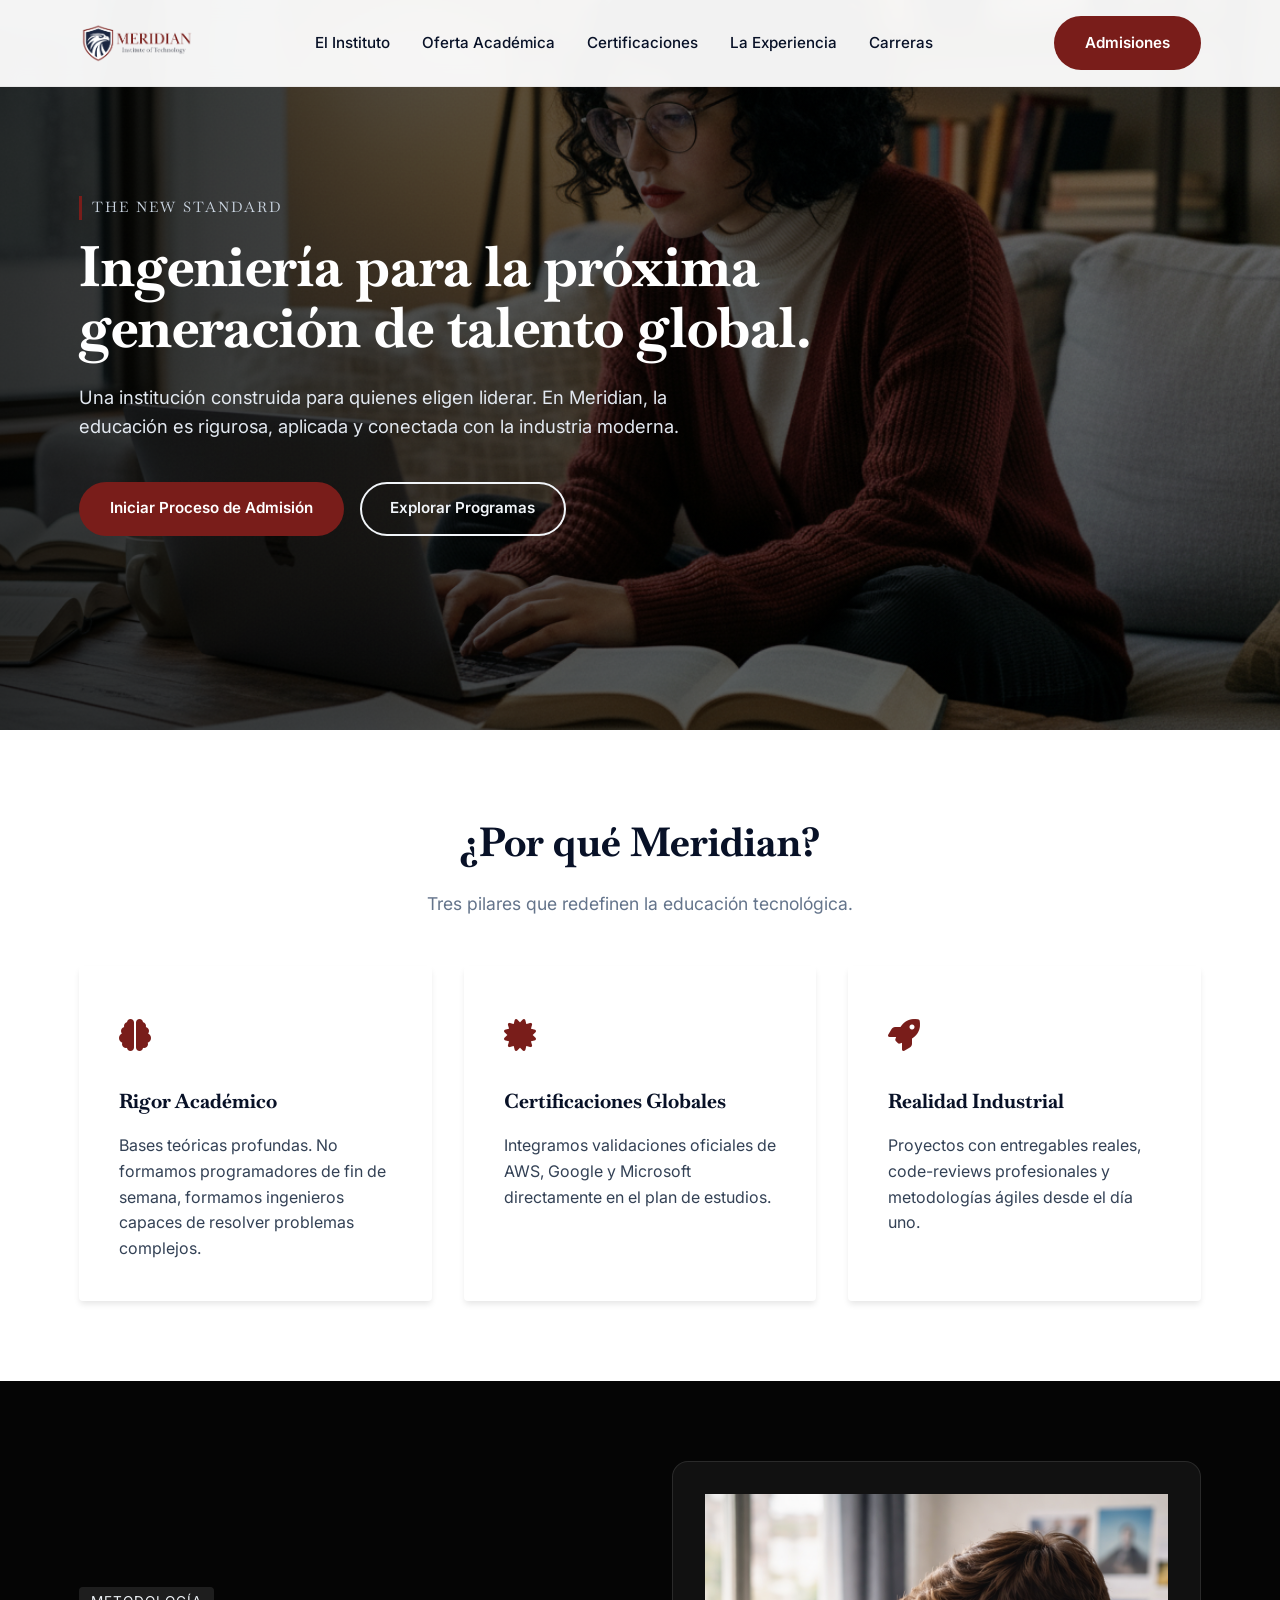
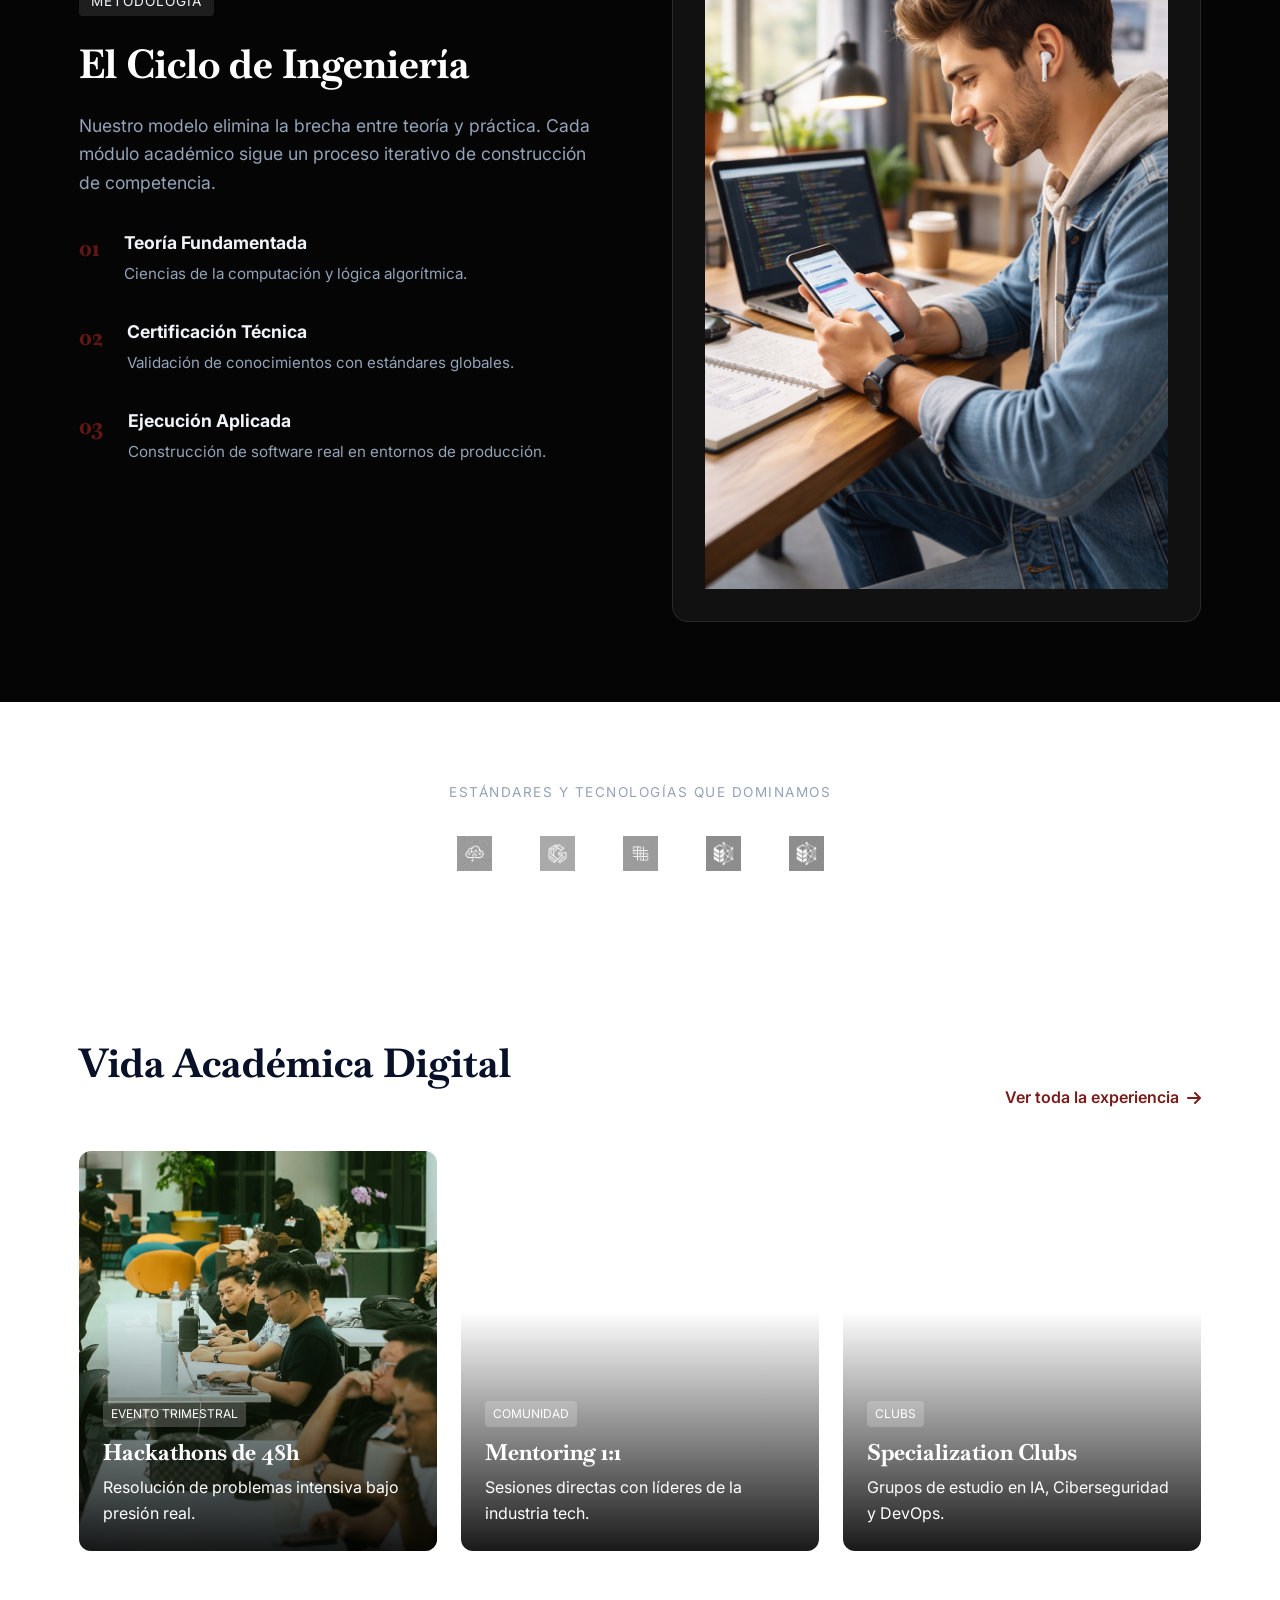
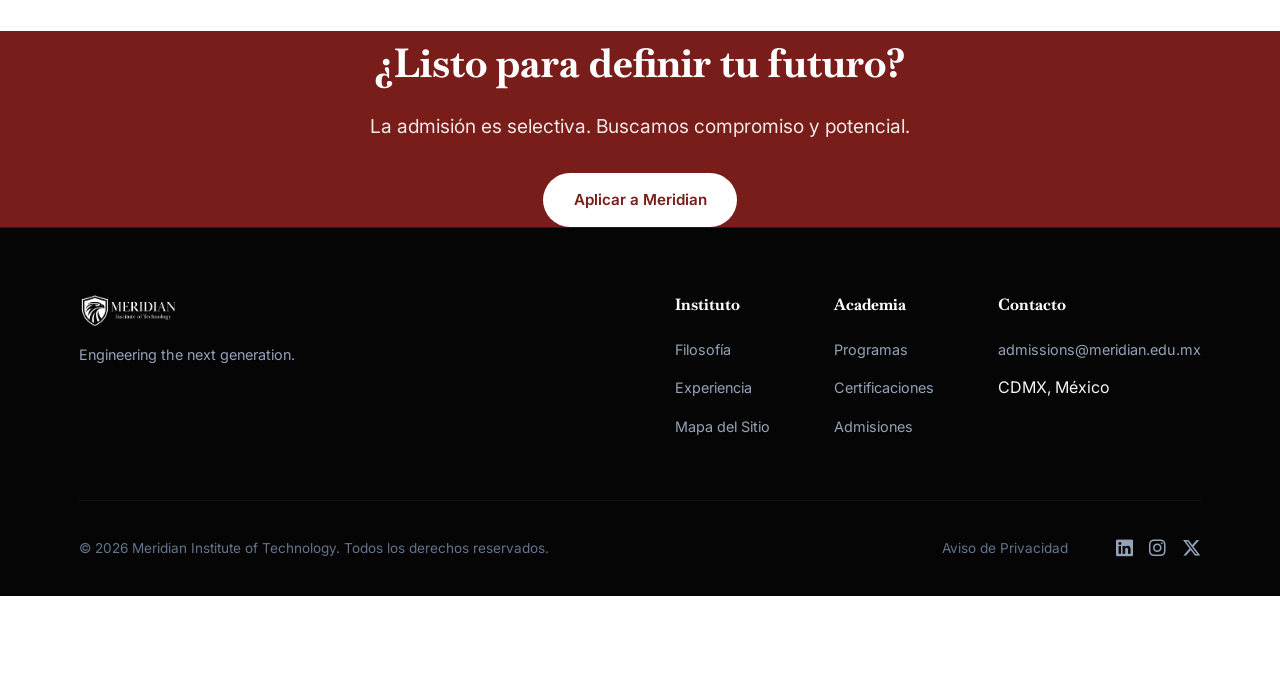
==== index.html @ a166e0ad "Initial commit" ====
<!DOCTYPE html>
<html lang="es-MX">

<head>
    <meta charset="UTF-8">
    <meta name="viewport" content="width=device-width, initial-scale=1.0">
    <meta name="description"
        content="Meridian Institute of Technology: Ingeniería para la próxima generación de talento global. Educación rigurosa y conectada con la industria.">
    <title>Meridian Institute of Technology | Home</title>
    <!-- Open Graph / Social Media Metatags -->
    <meta property="og:type" content="website">
    <meta property="og:url" content="https://meridian.edu.mx/index.html">
    <meta property="og:title" content="Meridian Institute of Technology | Home">
    <meta property="og:description"
        content="Meridian Institute of Technology: Ingeniería para la próxima generación de talento global. Educación rigurosa y conectada con la industria.">
    <meta property="og:image" content="https://meridian.edu.mx/assets/social-share.jpg">

    <link rel="icon" href="assets/meridian-logo-tab.png" type="image/png">

    <!-- Google Fonts (Tipografía Tech/Editorial) -->
    <link rel="preconnect" href="https://fonts.googleapis.com">
    <link rel="preconnect" href="https://fonts.gstatic.com" crossorigin>
    <link
        href="https://fonts.googleapis.com/css2?family=Baskervville:ital@0;1&family=Inter:wght@300;400;600&display=swap"
        rel="stylesheet">

    <!-- FontAwesome para Íconos -->
    <link rel="stylesheet" href="https://cdnjs.cloudflare.com/ajax/libs/font-awesome/6.4.0/css/all.min.css">

    <!-- Hoja de Estilos Maestra -->
    <link rel="stylesheet" href="style.css">
</head>

<body>

    <!-- NAV DE NAVEGACIÓN -->
    <header class="main-header glass-effect">
        <div class="container nav-container">
            <div class="logo">
                <a href="index.html">
                    <img src="assets/logo-meridian.jpg" alt="Meridian Institute of Technology Logo">
                </a>
            </div>

            <nav class="main-nav">
                <ul class="nav-list">
                    <li><a href="institute.html" class="nav-link">El Instituto</a></li>
                    <li><a href="programs.html" class="nav-link">Oferta Académica</a></li>
                    <li><a href="certifications.html" class="nav-link">Certificaciones</a></li>
                    <li><a href="experience.html" class="nav-link">La Experiencia</a></li>
                    <li><a href="careers.html" class="nav-link">Carreras</a></li>
                </ul>
            </nav>

            <div class="nav-actions">
                <a href="admissions.html" class="btn btn-primary">Admisiones</a>
                <button class="menu-toggle" aria-label="Abrir menú">
                    <i class="fa-solid fa-bars"></i>
                </button>
            </div>
        </div>
    </header>

    <main>
        <!-- 1. HERO SECTION -->
        <section class="hero-section">
            <div class="hero-bg-overlay"></div>
            <!-- Imagen de fondo sugerida: assets/hero-bg.jpg -->
            <img src="assets/hero-bg.jpg" alt="Campus Tecnológico Meridian" class="hero-bg-img" width="1408"
                height="736">

            <div class="container hero-content">
                <span class="hero-eyebrow">The New Standard</span>
                <h1 class="hero-title">Ingeniería para la próxima generación de talento global.</h1>
                <p class="hero-subtitle">
                    Una institución construida para quienes eligen liderar. En Meridian, la educación es rigurosa,
                    aplicada y conectada con la industria moderna.
                </p>
                <div class="hero-buttons">
                    <a href="admissions.html" class="btn btn-primary">Iniciar Proceso de Admisión</a>
                    <a href="programs.html" class="btn btn-outline">Explorar Programas</a>
                </div>
            </div>
        </section>

        <!-- 2. EL DIFERENCIAL (VALUE PROP) -->
        <section class="section-padding differential-section">
            <div class="container">
                <div class="section-header text-center">
                    <h2 class="section-title">¿Por qué Meridian?</h2>
                    <p class="section-desc">Tres pilares que redefinen la educación tecnológica.</p>
                </div>

                <div class="grid-3-col">
                    <!-- Pilar 1 -->
                    <article class="card-feature">
                        <div class="card-icon">
                            <i class="fa-solid fa-brain"></i>
                        </div>
                        <h3 class="card-title">Rigor Académico</h3>
                        <p class="card-text">
                            Bases teóricas profundas. No formamos programadores de fin de semana, formamos ingenieros
                            capaces de resolver problemas complejos.
                        </p>
                    </article>

                    <!-- Pilar 2 -->
                    <article class="card-feature">
                        <div class="card-icon">
                            <i class="fa-solid fa-certificate"></i>
                        </div>
                        <h3 class="card-title">Certificaciones Globales</h3>
                        <p class="card-text">
                            Integramos validaciones oficiales de AWS, Google y Microsoft directamente en el plan de
                            estudios.
                        </p>
                    </article>

                    <!-- Pilar 3 -->
                    <article class="card-feature">
                        <div class="card-icon">
                            <i class="fa-solid fa-rocket"></i>
                        </div>
                        <h3 class="card-title">Realidad Industrial</h3>
                        <p class="card-text">
                            Proyectos con entregables reales, code-reviews profesionales y metodologías ágiles desde el
                            día uno.
                        </p>
                    </article>
                </div>
            </div>
        </section>

        <!-- 3. MODELO EDUCATIVO (PREVIEW) -->
        <section class="section-padding educational-model-section dark-bg">
            <div class="container">
                <div class="split-layout">
                    <div class="text-content">
                        <span class="tag">Metodología</span>
                        <h2 class="section-title">El Ciclo de Ingeniería</h2>
                        <p class="section-desc">
                            Nuestro modelo elimina la brecha entre teoría y práctica. Cada módulo académico sigue un
                            proceso iterativo de construcción de competencia.
                        </p>
                        <ul class="process-list">
                            <li class="process-item">
                                <span class="process-number">01</span>
                                <div class="process-info">
                                    <h4>Teoría Fundamentada</h4>
                                    <p>Ciencias de la computación y lógica algorítmica.</p>
                                </div>
                            </li>
                            <li class="process-item">
                                <span class="process-number">02</span>
                                <div class="process-info">
                                    <h4>Certificación Técnica</h4>
                                    <p>Validación de conocimientos con estándares globales.</p>
                                </div>
                            </li>
                            <li class="process-item">
                                <span class="process-number">03</span>
                                <div class="process-info">
                                    <h4>Ejecución Aplicada</h4>
                                    <p>Construcción de software real en entornos de producción.</p>
                                </div>
                            </li>
                        </ul>
                    </div>
                    <div class="visual-content">
                        <!-- Espacio para gráfico interactivo o imagen ilustrativa -->
                        <div class="model-graphic-container glass-panel">
                            <img src="assets/model-diagram.png" alt="Diagrama del Modelo Educativo Meridian"
                                class="graphic-img">
                        </div>
                    </div>
                </div>
            </div>
        </section>

        <!-- 4. SOCIAL PROOF & PARTNERS -->
        <section class="section-padding partners-section">
            <div class="container text-center">
                <p class="partners-label">Estándares y Tecnologías que dominamos</p>
                <div class="logo-grid">
                    <!-- Logos deben estar en blanco/gris para armonía visual -->
                    <img src="assets/logo-aws.png" alt="AWS" class="partner-logo">
                    <img src="assets/logo-google.png" alt="Google Cloud" class="partner-logo">
                    <img src="assets/logo-microsoft.png" alt="Microsoft" class="partner-logo">
                    <img src="assets/logo-oracle.png" alt="Oracle" class="partner-logo">
                    <img src="assets/logo-cisco.png" alt="Cisco" class="partner-logo">
                </div>
            </div>
        </section>

        <!-- 5. EXPERIENCIA DIGITAL -->
        <section class="section-padding experience-section">
            <div class="container">
                <div class="section-header-row">
                    <h2 class="section-title">Vida Académica Digital</h2>
                    <a href="experience.html" class="link-arrow">Ver toda la experiencia <i
                            class="fa-solid fa-arrow-right"></i></a>
                </div>

                <!-- Estructura básica de Slider/Carrusel -->
                <div class="experience-slider-wrapper">
                    <div class="experience-grid">
                        <!-- Card 1 -->
                        <article class="experience-card bg-image"
                            style="background-image: url('assets/exp-hackathon.jpg');">
                            <div class="card-overlay">
                                <span class="card-tag">Evento Trimestral</span>
                                <h3>Hackathons de 48h</h3>
                                <p>Resolución de problemas intensiva bajo presión real.</p>
                            </div>
                        </article>

                        <!-- Card 2 -->
                        <article class="experience-card bg-image"
                            style="background-image: url('assets/exp-mentoring.jpg');">
                            <div class="card-overlay">
                                <span class="card-tag">Comunidad</span>
                                <h3>Mentoring 1:1</h3>
                                <p>Sesiones directas con líderes de la industria tech.</p>
                            </div>
                        </article>

                        <!-- Card 3 -->
                        <article class="experience-card bg-image"
                            style="background-image: url('assets/exp-clubs.jpg');">
                            <div class="card-overlay">
                                <span class="card-tag">Clubs</span>
                                <h3>Specialization Clubs</h3>
                                <p>Grupos de estudio en IA, Ciberseguridad y DevOps.</p>
                            </div>
                        </article>
                    </div>
                </div>
            </div>
        </section>

        <!-- CALL TO ACTION FINAL -->
        <section class="cta-section theme-red">
            <div class="container text-center">
                <h2 class="cta-title">¿Listo para definir tu futuro?</h2>
                <p class="cta-text">La admisión es selectiva. Buscamos compromiso y potencial.</p>
                <a href="admissions.html" class="btn btn-white">Aplicar a Meridian</a>
            </div>
        </section>
    </main>

    <!-- FOOTER -->
    <footer class="main-footer dark-bg">
        <div class="container">
            <div class="footer-top">
                <div class="footer-brand">
                    <img src="assets/logo-meridian-bco.png" alt="Meridian Institute of Technology Logo"
                        class="footer-logo">
                    <p>Engineering the next generation.</p>
                </div>

                <div class="footer-links">
                    <div class="link-column">
                        <h4>Instituto</h4>
                        <ul>
                            <li><a href="institute.html">Filosofía</a></li>
                            <li><a href="experience.html">Experiencia</a></li>
                            <li><a href="sitemap.html">Mapa del Sitio</a></li>
                        </ul>
                    </div>
                    <div class="link-column">
                        <h4>Academia</h4>
                        <ul>
                            <li><a href="programs.html">Programas</a></li>
                            <li><a href="certifications.html">Certificaciones</a></li>
                            <li><a href="admissions.html">Admisiones</a></li>
                        </ul>
                    </div>
                    <div class="link-column">
                        <h4>Contacto</h4>
                        <ul>
                            <li><a href="mailto:admissions@meridian.edu.mx">admissions@meridian.edu.mx</a></li>
                            <li>CDMX, México</li>
                        </ul>
                    </div>
                </div>
            </div>

            <div class="footer-bottom">
                <p>&copy; 2026 Meridian Institute of Technology. Todos los derechos reservados.</p>
                <div class="footer-legal-links" style="margin-left: auto; margin-right: 2rem;">
                    <a href="privacy.html" style="color: #64748b; font-size: 0.85rem; margin-right: 1rem;">Aviso de
                        Privacidad</a>
                </div>
                <div class="social-links">
                    <a href="#" aria-label="LinkedIn"><i class="fa-brands fa-linkedin"></i></a>
                    <a href="#" aria-label="Instagram"><i class="fa-brands fa-instagram"></i></a>
                    <a href="#" aria-label="Twitter"><i class="fa-brands fa-x-twitter"></i></a>
                </div>
            </div>
        </div>
    </footer>

    <!-- Script Global -->
    <script src="main.js"></script>
</body>

</html>
---- style.css ----
/* =========================================
   1. VARIABLES & RESET
   ========================================= */
:root {
    /* Paleta de Colores - Meridian Institute of Technology */
    --primary-color: #791D1A;
    /* Principal - Rojo Profundo */
    --primary-hover: #5a1513;
    --secondary-color: #081127;
    /* Secundario Principal - Navy Oscuro */
    --accent-color: #1A2641;
    /* Secundario Refuerzo - Azul Acero Oscuro */

    --dark-bg: #050505;
    /* Fondo casi negro para secciones oscuras */
    --light-bg: #ffffff;
    --gray-bg: #f8fafc;

    --text-main: #334155;
    /* Gris oscuro para lectura */
    --text-light: #f1f5f9;
    /* Texto sobre fondos oscuros */

    /* Tipografía */
    --font-display: 'Baskervville', serif;
    /* Títulos y Encabezados */
    --font-body: 'Inter', sans-serif;
    /* Párrafos y UI */

    /* UI Elements */
    --border-radius: 4px;
    /* Un poco más cuadrado para seriedad académica */
    --transition: all 0.3s ease;
    --shadow-sm: 0 4px 6px -1px rgba(0, 0, 0, 0.1);
    --shadow-lg: 0 10px 15px -3px rgba(0, 0, 0, 0.15);
}

* {
    margin: 0;
    padding: 0;
    box-sizing: border-box;
}

html {
    scroll-behavior: smooth;
}

body {
    font-family: var(--font-body);
    color: var(--text-main);
    line-height: 1.6;
    background-color: var(--light-bg);
    overflow-x: hidden;
    /* Previene scroll horizontal indeseado */
}

a {
    text-decoration: none;
    color: inherit;
    transition: var(--transition);
}

ul {
    list-style: none;
}

img {
    max-width: 100%;
    height: auto;
    display: block;
}

/* =========================================
   2. UTILITIES & LAYOUT
   ========================================= */
.container {
    width: 90%;
    max-width: 1200px;
    margin: 0 auto;
    padding: 0 15px;
}

.section-padding {
    padding: 5rem 0;
}

.text-center {
    text-align: center;
}

.grid-3-col {
    display: grid;
    grid-template-columns: repeat(3, 1fr);
    gap: 2rem;
}

/* Fondos y Temas */
.dark-bg {
    background-color: var(--dark-bg);
    color: var(--text-light);
}

.theme-red {
    background-color: var(--primary-color);
    color: white;
}

/* Efecto Vidrio (Glassmorphism) */
.glass-effect {
    background: rgba(255, 255, 255, 0.95);
    backdrop-filter: blur(10px);
    -webkit-backdrop-filter: blur(10px);
    border-bottom: 1px solid rgba(0, 0, 0, 0.05);
}

/* =========================================
   3. COMPONENTS: BUTTONS
   ========================================= */
.btn {
    display: inline-block;
    padding: 0.8rem 1.8rem;
    border-radius: 50px;
    /* Estilo píldora moderno */
    font-weight: 600;
    font-size: 0.95rem;
    cursor: pointer;
    border: 2px solid transparent;
    transition: var(--transition);
}

.btn-primary {
    background-color: var(--primary-color);
    color: white;
}

.btn-primary:hover {
    background-color: var(--primary-hover);
    transform: translateY(-2px);
    box-shadow: var(--shadow-sm);
}

.btn-outline {
    background-color: transparent;
    border-color: var(--text-light);
    color: var(--text-light);
}

.btn-outline:hover {
    background-color: var(--text-light);
    color: var(--dark-bg);
}

.btn-white {
    background-color: white;
    color: var(--primary-color);
}

.btn-white:hover {
    background-color: var(--gray-bg);
    transform: translateY(-2px);
}

/* =========================================
   4. HEADER & NAVIGATION
   ========================================= */
.main-header {
    position: fixed;
    top: 0;
    left: 0;
    width: 100%;
    z-index: 1000;
    padding: 1rem 0;
}

.nav-container {
    display: flex;
    justify-content: space-between;
    align-items: center;
}

.logo img {
    height: 40px;
    /* Ajusta según tu logo real */
}

.nav-list {
    display: flex;
    gap: 2rem;
}

.nav-link {
    font-weight: 500;
    font-size: 0.95rem;
    color: var(--secondary-color);
    position: relative;
}

.nav-link::after {
    content: '';
    position: absolute;
    width: 0;
    height: 2px;
    bottom: -4px;
    left: 0;
    background-color: var(--primary-color);
    transition: var(--transition);
}

.nav-link:hover::after {
    width: 100%;
}

.menu-toggle {
    display: none;
    /* Oculto en desktop */
    background: none;
    border: none;
    font-size: 1.5rem;
    cursor: pointer;
    color: var(--secondary-color);
}

/* =========================================
   5. HERO SECTION
   ========================================= */
.hero-section {
    position: relative;
    height: 90vh;
    /* Casi pantalla completa */
    min-height: 600px;
    display: flex;
    align-items: center;
    color: white;
    margin-top: -80px;
    /* Compensa el header fixed */
    padding-top: 80px;
}

.hero-bg-img {
    position: absolute;
    top: 0;
    left: 0;
    width: 100%;
    height: 100%;
    object-fit: cover;
    z-index: -2;
}

.hero-bg-overlay {
    position: absolute;
    top: 0;
    left: 0;
    width: 100%;
    height: 100%;
    background: linear-gradient(to right, rgba(0, 0, 0, 0.8) 0%, rgba(0, 0, 0, 0.4) 100%);
    z-index: -1;
}

.hero-content {
    max-width: 800px;
    margin-left: 5%;
    /* Alineación ligeramente a la izquierda */
}

.hero-eyebrow {
    display: inline-block;
    font-family: var(--font-display);
    text-transform: uppercase;
    letter-spacing: 2px;
    font-size: 0.9rem;
    margin-bottom: 1rem;
    color: #cbd5e1;
    border-left: 3px solid var(--primary-color);
    padding-left: 10px;
}

.hero-title {
    font-family: var(--font-display);
    font-size: 3.5rem;
    line-height: 1.1;
    font-weight: 700;
    margin-bottom: 1.5rem;
}

.hero-subtitle {
    font-size: 1.15rem;
    margin-bottom: 2.5rem;
    max-width: 600px;
    color: #e2e8f0;
}

.hero-buttons {
    display: flex;
    gap: 1rem;
}

/* =========================================
   6. SECTIONS STYLING
   ========================================= */

/* Differential (Features) */
.section-header {
    margin-bottom: 3rem;
}

.section-title {
    font-family: var(--font-display);
    font-size: 2.5rem;
    font-weight: 700;
    margin-bottom: 1rem;
    color: var(--secondary-color);
}

.dark-bg .section-title {
    color: white;
}

.section-desc {
    font-size: 1.1rem;
    color: #64748b;
    max-width: 700px;
    margin: 0 auto;
}

.dark-bg .section-desc {
    color: #94a3b8;
}

.card-feature {
    background: white;
    padding: 2.5rem;
    border-radius: var(--border-radius);
    box-shadow: var(--shadow-sm);
    transition: var(--transition);
    border-top: 4px solid transparent;
}

.card-feature:hover {
    transform: translateY(-5px);
    box-shadow: var(--shadow-lg);
    border-top-color: var(--primary-color);
}

.card-icon {
    font-size: 2rem;
    color: var(--primary-color);
    margin-bottom: 1.5rem;
}

.card-title {
    font-family: var(--font-display);
    font-size: 1.25rem;
    margin-bottom: 1rem;
    color: var(--secondary-color);
}

/* Educational Model (Split Layout) */
.split-layout {
    display: grid;
    grid-template-columns: 1fr 1fr;
    gap: 4rem;
    align-items: center;
}

.tag {
    display: inline-block;
    padding: 0.25rem 0.75rem;
    background-color: rgba(255, 255, 255, 0.1);
    border-radius: 4px;
    font-size: 0.85rem;
    margin-bottom: 1rem;
    text-transform: uppercase;
    letter-spacing: 1px;
}

.process-list {
    margin-top: 2rem;
}

.process-item {
    display: flex;
    gap: 1.5rem;
    margin-bottom: 2rem;
    align-items: flex-start;
}

.process-number {
    font-family: var(--font-display);
    font-size: 1.5rem;
    font-weight: 700;
    color: var(--primary-color);
    opacity: 0.8;
}

.process-info h4 {
    font-size: 1.1rem;
    margin-bottom: 0.3rem;
}

.process-info p {
    font-size: 0.95rem;
    color: #94a3b8;
}

.model-graphic-container {
    background: rgba(255, 255, 255, 0.05);
    padding: 2rem;
    border-radius: 16px;
    border: 1px solid rgba(255, 255, 255, 0.1);
    display: flex;
    justify-content: center;
}

/* Partners (Logos) */
.partners-label {
    text-transform: uppercase;
    font-size: 0.85rem;
    letter-spacing: 1.5px;
    margin-bottom: 2rem;
    color: #94a3b8;
}

.logo-grid {
    display: flex;
    justify-content: center;
    flex-wrap: wrap;
    gap: 3rem;
    align-items: center;
    opacity: 0.6;
}

.partner-logo {
    height: 35px;
    /* Ajuste para uniformidad */
    filter: grayscale(100%);
    transition: var(--transition);
}

.partner-logo:hover {
    filter: grayscale(0%);
    opacity: 1;
}

/* Experience (Slider Look) */
.section-header-row {
    display: flex;
    justify-content: space-between;
    align-items: flex-end;
    margin-bottom: 2.5rem;
}

.link-arrow {
    color: var(--primary-color);
    font-weight: 600;
    display: flex;
    align-items: center;
    gap: 0.5rem;
}

.link-arrow:hover {
    gap: 0.8rem;
}

.experience-grid {
    display: grid;
    grid-template-columns: repeat(3, 1fr);
    gap: 1.5rem;
}

.experience-card {
    height: 400px;
    border-radius: 12px;
    overflow: hidden;
    position: relative;
    background-size: cover;
    background-position: center;
    cursor: pointer;
}

.experience-card::before {
    content: '';
    position: absolute;
    top: 0;
    left: 0;
    width: 100%;
    height: 100%;
    background: linear-gradient(to top, rgba(0, 0, 0, 0.9) 0%, rgba(0, 0, 0, 0) 60%);
    transition: var(--transition);
}

.experience-card:hover::before {
    background: linear-gradient(to top, var(--primary-color) 0%, rgba(0, 0, 0, 0) 80%);
}

.card-overlay {
    position: absolute;
    bottom: 0;
    left: 0;
    padding: 1.5rem;
    color: white;
    width: 100%;
}

.card-tag {
    font-size: 0.75rem;
    text-transform: uppercase;
    background: rgba(255, 255, 255, 0.2);
    padding: 0.2rem 0.5rem;
    border-radius: 4px;
    margin-bottom: 0.5rem;
    display: inline-block;
}

.experience-card h3 {
    font-family: var(--font-display);
    font-size: 1.4rem;
    margin-bottom: 0.3rem;
}

/* CTA Final */
.cta-title {
    font-family: var(--font-display);
    font-size: 2.5rem;
    margin-bottom: 1rem;
}

.cta-text {
    font-size: 1.2rem;
    margin-bottom: 2rem;
    opacity: 0.9;
}

/* =========================================
   7. FOOTER
   ========================================= */
.main-footer {
    padding: 4rem 0 2rem;
    border-top: 1px solid rgba(255, 255, 255, 0.1);
}

.footer-top {
    display: flex;
    justify-content: space-between;
    flex-wrap: wrap;
    margin-bottom: 3rem;
}

.footer-brand {
    max-width: 300px;
    margin-bottom: 2rem;
}

.footer-logo {
    height: 35px;
    margin-bottom: 1rem;
}

.footer-brand p {
    color: #94a3b8;
    font-size: 0.9rem;
}

.footer-links {
    display: flex;
    gap: 4rem;
}

.link-column h4 {
    color: white;
    margin-bottom: 1.2rem;
    font-family: var(--font-display);
}

.link-column ul li {
    margin-bottom: 0.8rem;
}

.link-column ul li a {
    color: #94a3b8;
    font-size: 0.9rem;
}

.link-column ul li a:hover {
    color: var(--primary-color);
}

.footer-bottom {
    display: flex;
    justify-content: space-between;
    align-items: center;
    padding-top: 2rem;
    border-top: 1px solid rgba(255, 255, 255, 0.05);
    color: #64748b;
    font-size: 0.85rem;
}

.social-links {
    display: flex;
    gap: 1rem;
}

.social-links a {
    font-size: 1.2rem;
    color: #94a3b8;
}

.social-links a:hover {
    color: white;
}

/* =========================================
   8. RESPONSIVE MEDIA QUERIES
   ========================================= */
@media (max-width: 992px) {
    .hero-title {
        font-size: 2.8rem;
    }

    .grid-3-col,
    .experience-grid {
        grid-template-columns: repeat(2, 1fr);
    }

    .split-layout {
        grid-template-columns: 1fr;
        gap: 2rem;
    }

    .nav-list {
        display: none;
        /* Aquí iría la lógica JS para menú móvil */
    }

    .menu-toggle {
        display: block;
    }

    .nav-actions .btn {
        display: none;
        /* Oculta botón de admisión en móvil para simplificar, o ajusta */
    }
}

@media (max-width: 768px) {
    .hero-title {
        font-size: 2.2rem;
    }

    .grid-3-col,
    .experience-grid {
        grid-template-columns: 1fr;
    }

    .footer-links {
        flex-direction: column;
        gap: 2rem;
    }

    .footer-bottom {
        flex-direction: column;
        gap: 1rem;
        text-align: center;
    }

    .hero-buttons {
        flex-direction: column;
    }

    .btn {
        width: 100%;
        text-align: center;
    }

    /* Añadir dentro de @media (max-width: 992px) */
    .nav-list.active {
        display: flex;
        flex-direction: column;
        position: absolute;
        top: 100%;
        left: 0;
        width: 100%;
        background: white;
        padding: 2rem;
        box-shadow: 0 10px 15px rgba(0, 0, 0, 0.1);
        border-top: 1px solid #eee;
    }
}

/* =========================================
   9. FORMS (Add to style.css)
   ========================================= */
.form-wrapper {
    width: 100%;
    margin: 0 auto;
}

.form-row {
    display: flex;
    gap: 1.5rem;
}

.form-group {
    margin-bottom: 1.5rem;
    width: 100%;
}

label {
    display: block;
    margin-bottom: 0.5rem;
    font-weight: 600;
    font-size: 0.9rem;
    color: var(--secondary-color);
}

input[type="text"],
input[type="email"],
input[type="tel"],
input[type="url"],
textarea {
    width: 100%;
    padding: 0.8rem 1rem;
    border: 1px solid #cbd5e1;
    border-radius: var(--border-radius);
    font-family: var(--font-body);
    font-size: 1rem;
    transition: var(--transition);
    background-color: #f8fafc;
}

input:focus,
textarea:focus {
    outline: none;
    border-color: var(--primary-color);
    background-color: white;
    box-shadow: 0 0 0 3px rgba(138, 21, 56, 0.1);
}

/* Ajuste móvil para formularios */
@media (max-width: 768px) {
    .form-row {
        flex-direction: column;
        gap: 0;
    }
}

/* =========================================
   10. APP MOCKUP (New Feature)
   ========================================= */
.app-device-mockup {
    width: 300px;
    height: 580px;
    background-color: #0f172a;
    /* Marco del teléfono */
    border-radius: 40px;
    padding: 12px;
    box-shadow: 0 25px 50px -12px rgba(0, 0, 0, 0.5);
    position: relative;
    border: 4px solid #334155;
}

.app-screen {
    width: 100%;
    height: 100%;
    background-color: #f1f5f9;
    /* Fondo de la pantalla */
    border-radius: 30px;
    overflow: hidden;
    position: relative;
    display: flex;
    flex-direction: column;
}

/* Header (Status Bar) */
.app-header {
    background-color: white;
    padding: 15px 20px 10px;
    display: flex;
    justify-content: space-between;
    align-items: center;
    font-size: 12px;
    font-weight: 600;
    color: #0f172a;
    z-index: 10;
}

.app-status-icons {
    display: flex;
    gap: 5px;
}

/* Body */
.app-body {
    flex: 1;
    overflow-y: auto;
    padding: 0 15px 20px;
    /* Ocultar barra de scroll */
    scrollbar-width: none;
}

.app-body::-webkit-scrollbar {
    display: none;
}

.app-nav {
    display: flex;
    justify-content: space-between;
    align-items: center;
    padding: 15px 0;
    margin-bottom: 10px;
    color: #0f172a;
    font-weight: 700;
    font-size: 1.1rem;
}

/* Cards inside App */
.app-card {
    background: white;
    padding: 15px;
    border-radius: 16px;
    box-shadow: 0 4px 6px -1px rgba(0, 0, 0, 0.05);
    margin-bottom: 15px;
}

.app-card-title {
    font-size: 0.9rem;
    color: #64748b;
    margin-bottom: 15px;
    font-weight: 600;
}

/* Chart */
.chart-container {
    display: flex;
    justify-content: space-between;
    align-items: flex-end;
    height: 100px;
    margin-bottom: 15px;
    padding-bottom: 5px;
    border-bottom: 1px solid #e2e8f0;
}

.chart-bar {
    width: 12%;
    background-color: #e2e8f0;
    border-radius: 4px;
    position: relative;
    height: 0;
    /* JS or Animation will fill this */
    transition: height 1.5s cubic-bezier(0.34, 1.56, 0.64, 1);
}

.chart-bar.animate {
    height: var(--h);
}

.chart-bar::after {
    content: attr(data-label);
    position: absolute;
    bottom: -20px;
    left: 50%;
    transform: translateX(-50%);
    font-size: 0.6rem;
    color: #94a3b8;
}

.app-stat-row {
    display: flex;
    justify-content: space-between;
    font-size: 0.85rem;
    font-weight: 600;
}

.stat-value.warning {
    color: #ef4444;
}

/* Ratings */
.rating-stars {
    color: #fbbf24;
    font-size: 1.2rem;
    margin-bottom: 10px;
}

.app-text-sm {
    font-size: 0.8rem;
    color: #64748b;
}

/* FAB */
.app-fab {
    position: absolute;
    bottom: 20px;
    right: 20px;
    width: 50px;
    height: 50px;
    background-color: var(--primary-color);
    border-radius: 50%;
    display: flex;
    justify-content: center;
    align-items: center;
    color: white;
    box-shadow: 0 10px 15px -3px rgba(121, 29, 26, 0.4);
    cursor: pointer;
    transition: transform 0.2s;
}

.app-fab:hover {
    transform: scale(1.1);
}

/* Home Indicator */
.app-home-indicator {
    position: absolute;
    bottom: 8px;
    left: 50%;
    transform: translateX(-50%);
    width: 40%;
    height: 5px;
    background-color: #cbd5e1;
    border-radius: 10px;
}

/* Animation triggers */
@keyframes growBar {
    from {
        height: 0;
    }

    to {
        height: var(--h);
    }
}

/* =========================================
   11. VISUAL DEMOS (New Feature for Certifications)
   ========================================= */

/* Quiz Simulator */
.app-quiz-card {
    background: white;
    padding: 1.25rem;
    border-radius: 12px;
    box-shadow: 0 4px 6px -1px rgba(0, 0, 0, 0.05);
    margin-bottom: 1.5rem;
    border-left: 4px solid var(--primary-color);
}

.quiz-question {
    font-weight: 600;
    font-size: 0.9rem;
    margin-bottom: 1rem;
    color: var(--secondary-color);
}

.quiz-options {
    display: flex;
    flex-direction: column;
    gap: 0.5rem;
}

.quiz-option {
    display: flex;
    align-items: center;
    padding: 0.75rem;
    border: 1px solid #e2e8f0;
    border-radius: 8px;
    cursor: pointer;
    transition: all 0.2s;
}

.quiz-option:hover {
    background-color: #f8fafc;
    border-color: #cbd5e1;
}

.quiz-option.selected {
    border-color: var(--primary-color);
    background-color: rgba(121, 29, 26, 0.05);
}

.quiz-option.correct {
    border-color: #22c55e;
    background-color: rgba(34, 197, 94, 0.1);
}

.option-circle {
    width: 18px;
    height: 18px;
    border: 2px solid #cbd5e1;
    border-radius: 50%;
    margin-right: 0.75rem;
    position: relative;
    display: flex;
    align-items: center;
    justify-content: center;
}

.quiz-option.selected .option-circle {
    border-color: var(--primary-color);
}

.quiz-option.selected .option-circle::after {
    content: '';
    width: 10px;
    height: 10px;
    background-color: var(--primary-color);
    border-radius: 50%;
}

.quiz-option.correct .option-circle {
    border-color: #22c55e;
}

.quiz-option.correct .option-circle::after {
    content: '\f00c';
    /* FontAwesome check */
    font-family: 'Font Awesome 6 Free';
    font-weight: 900;
    font-size: 10px;
    color: #22c55e;
    background: none;
}

.option-text {
    font-size: 0.85rem;
    color: #475569;
}

/* Certificate Card */
.certificate-preview {
    background: #fffdf5;
    /* Off-white paper color */
    padding: 1.5rem;
    border-radius: 8px;
    border: 1px solid #e2e8f0;
    position: relative;
    margin-bottom: 1.5rem;
    box-shadow: 0 4px 6px -1px rgba(0, 0, 0, 0.05);
    overflow: hidden;
}

.cert-border {
    border: 2px double #94a3b8;
    padding: 1rem;
    height: 100%;
    position: relative;
    text-align: center;
}

.cert-logo-small {
    width: 30px;
    margin: 0 auto 0.5rem;
    opacity: 0.8;
}

.cert-title {
    font-family: var(--font-display);
    font-size: 1rem;
    color: var(--primary-color);
    margin-bottom: 0.25rem;
}

.cert-recipient {
    font-family: var(--font-display);
    font-style: italic;
    font-size: 1.25rem;
    color: var(--secondary-color);
    margin: 0.5rem 0;
    border-bottom: 1px solid #ccc;
    display: inline-block;
    padding: 0 1rem;
}

.cert-body {
    font-size: 0.7rem;
    color: #64748b;
    line-height: 1.4;
}

.cert-seal {
    position: absolute;
    bottom: 1rem;
    right: 1rem;
    color: #d4af37;
    /* Gold */
    font-size: 2rem;
    opacity: 0.8;
}

/* Metrics Mini-Chart */
.metric-row {
    display: flex;
    align-items: center;
    justify-content: space-between;
    margin-bottom: 0.8rem;
}

.metric-info {
    flex: 1;
}

.metric-label {
    display: flex;
    justify-content: space-between;
    font-size: 0.75rem;
    color: #64748b;
    margin-bottom: 0.3rem;
}

.metric-bar-bg {
    width: 100%;
    height: 6px;
    background-color: #e2e8f0;
    border-radius: 3px;
    overflow: hidden;
}

.metric-bar-fill {
    height: 100%;
    background-color: var(--primary-color);
    border-radius: 3px;
    width: var(--w);
}

.scroll-container {
    height: 100%;
    overflow-y: auto;
    padding-right: 5px;
    /* Space for scrollbar if visible */
}

/* Hide scrollbar for Chrome, Safari and Opera */
.scroll-container::-webkit-scrollbar {
    display: none;
}

/* Hide scrollbar for IE, Edge and Firefox */
.scroll-container {
    -ms-overflow-style: none;
    /* IE and Edge */
    scrollbar-width: none;
    /* Firefox */
}
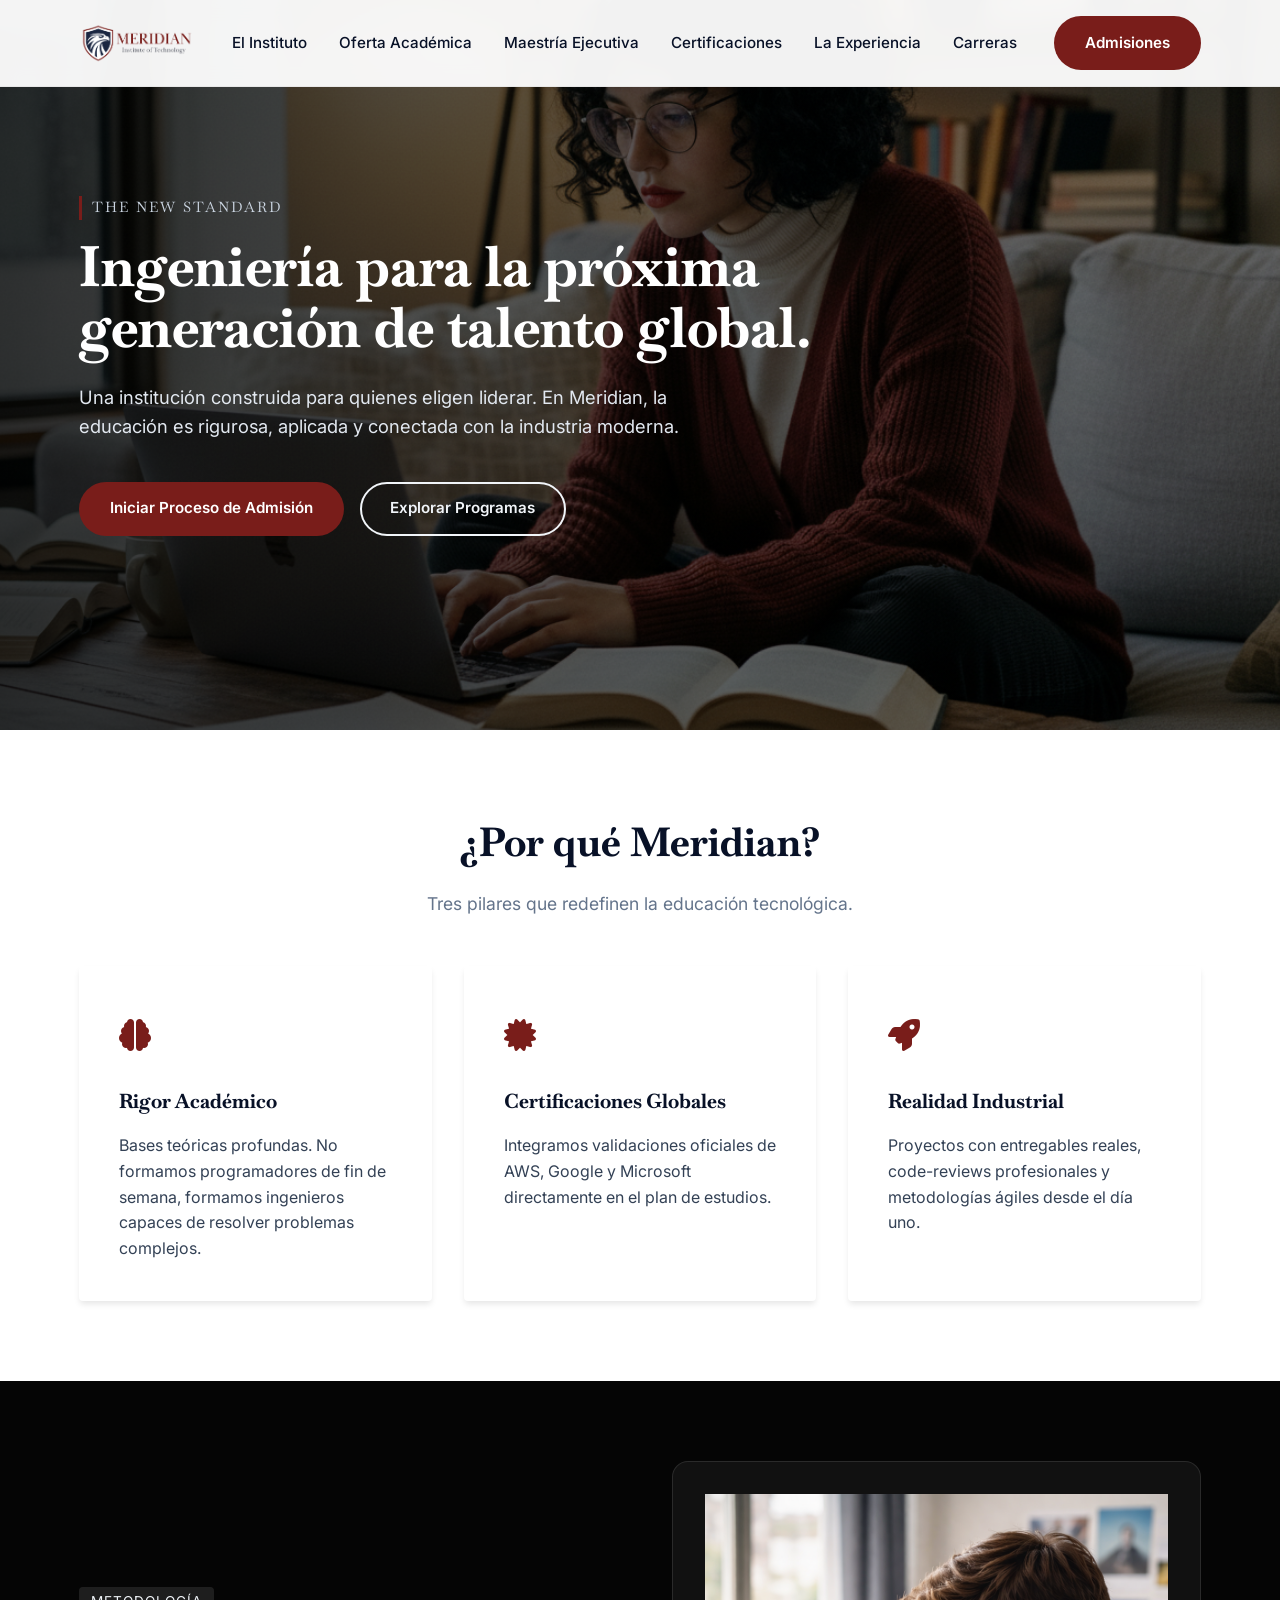
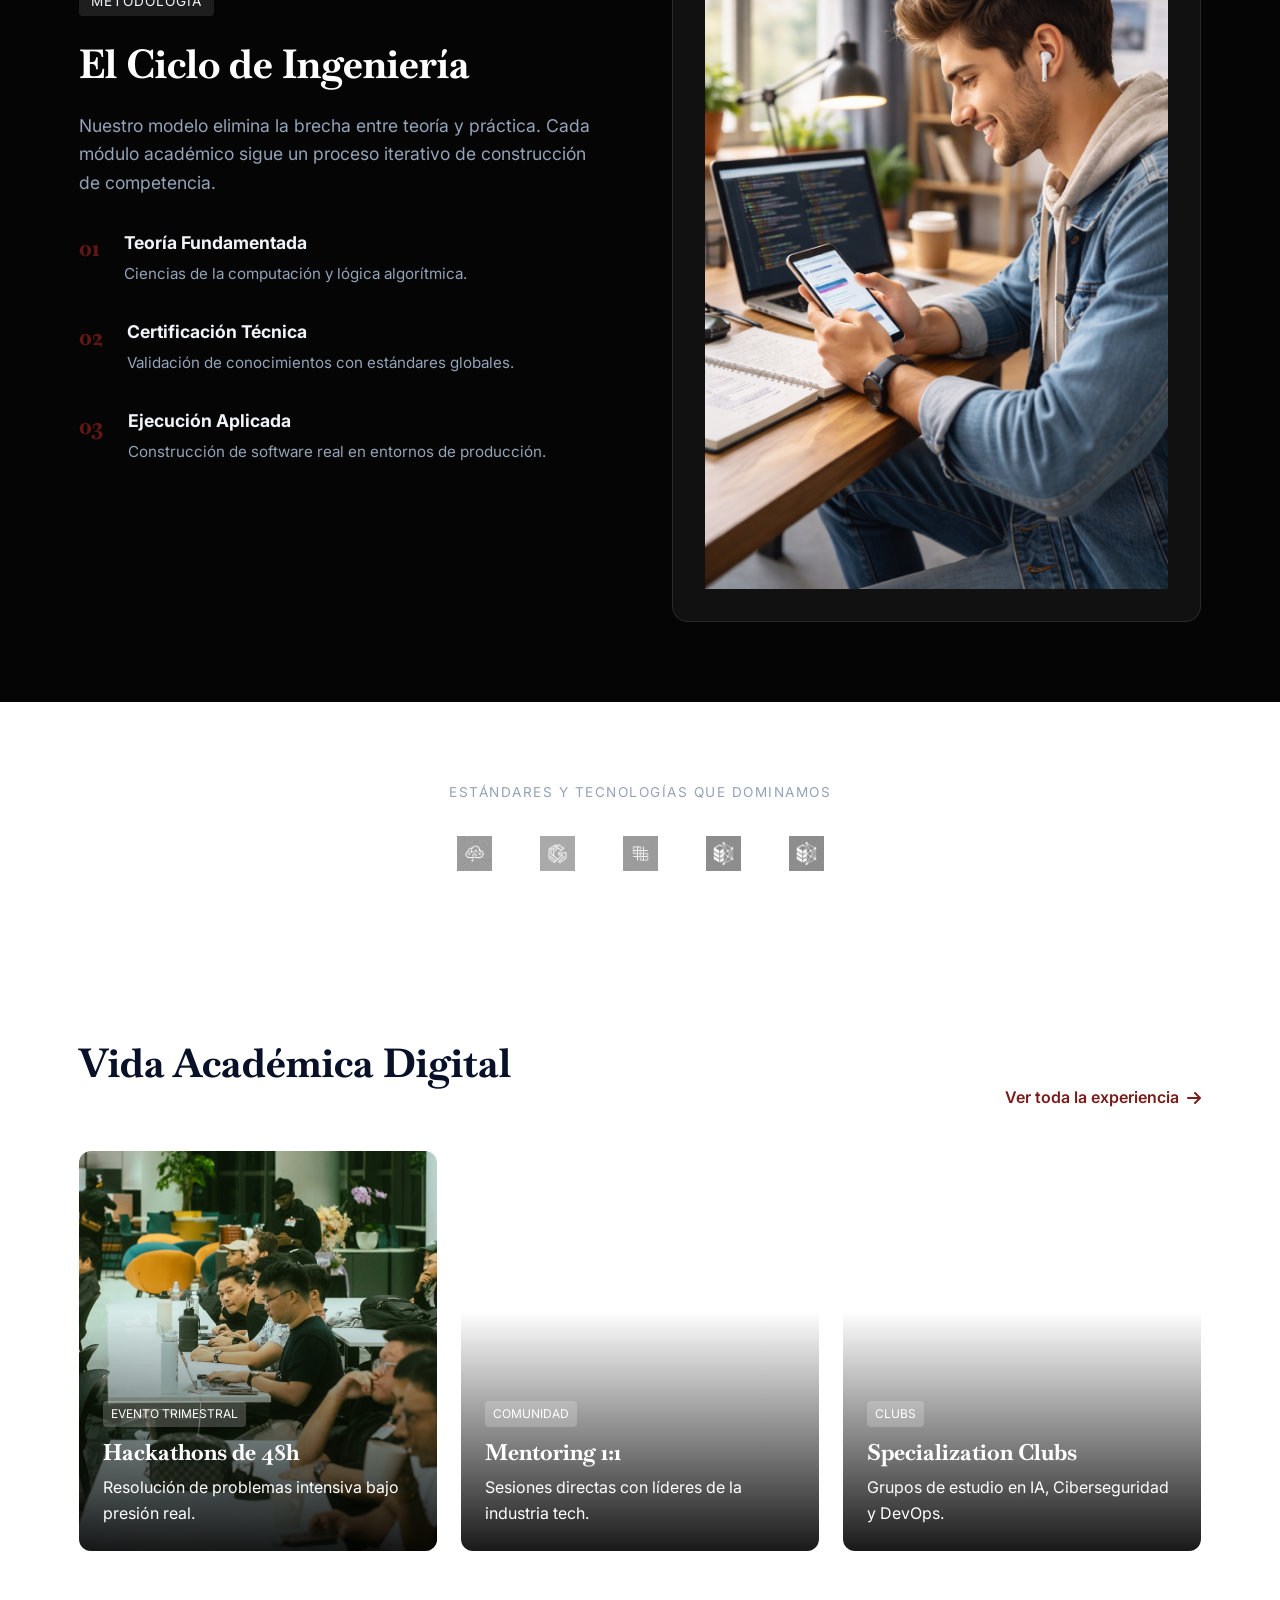
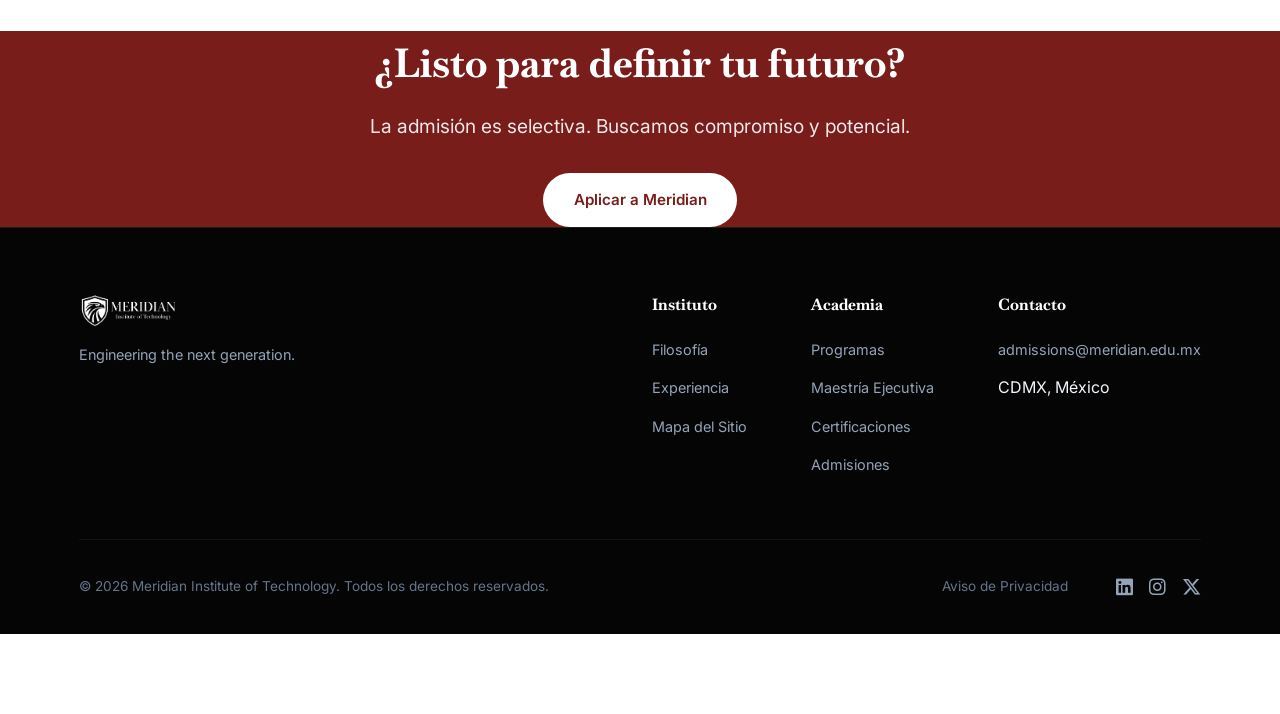
==== commit e8956eb9: "feat: add maestría ejecutiva + gantt page, update nav/footer across site" ====
--- a/index.html
+++ b/index.html
@@ -46,6 +46,7 @@
                 <ul class="nav-list">
                     <li><a href="institute.html" class="nav-link">El Instituto</a></li>
                     <li><a href="programs.html" class="nav-link">Oferta Académica</a></li>
+                    <li><a href="maestria-ejecutiva.html" class="nav-link">Maestría Ejecutiva</a></li>
                     <li><a href="certifications.html" class="nav-link">Certificaciones</a></li>
                     <li><a href="experience.html" class="nav-link">La Experiencia</a></li>
                     <li><a href="careers.html" class="nav-link">Carreras</a></li>
@@ -271,6 +272,7 @@
                         <h4>Academia</h4>
                         <ul>
                             <li><a href="programs.html">Programas</a></li>
+                            <li><a href="maestria-ejecutiva.html">Maestría Ejecutiva</a></li>
                             <li><a href="certifications.html">Certificaciones</a></li>
                             <li><a href="admissions.html">Admisiones</a></li>
                         </ul>
--- a/style.css
+++ b/style.css
@@ -1140,4 +1140,168 @@
     /* IE and Edge */
     scrollbar-width: none;
     /* Firefox */
+}
+
+/* =========================================
+   11. METIA — Maestría Ejecutiva Online
+   ========================================= */
+.metia-section {
+    background: white;
+    padding: 2.5rem;
+    border-radius: var(--border-radius);
+    box-shadow: var(--shadow-sm);
+    margin-bottom: 2rem;
+    border: 1px solid #e2e8f0;
+    border-top: 4px solid transparent;
+    transition: var(--transition);
+}
+
+.metia-section:hover {
+    border-top-color: var(--primary-color);
+    box-shadow: var(--shadow-lg);
+}
+
+.metia-heading {
+    font-family: var(--font-display);
+    font-size: 1.5rem;
+    margin-bottom: 1.5rem;
+    padding-bottom: 0.75rem;
+    border-bottom: 2px solid #e2e8f0;
+    color: var(--secondary-color);
+}
+
+.metia-subheading {
+    font-family: var(--font-body);
+    font-size: 1rem;
+    font-weight: 600;
+    margin: 1.5rem 0 0.75rem;
+    color: var(--primary-color);
+}
+
+.metia-list {
+    list-style: none;
+    margin-bottom: 1.25rem;
+    padding-left: 0.5rem;
+}
+
+.metia-list li {
+    position: relative;
+    padding-left: 1.5rem;
+    margin-bottom: 0.5rem;
+    line-height: 1.7;
+}
+
+.metia-list li::before {
+    content: "•";
+    color: var(--primary-color);
+    font-weight: bold;
+    position: absolute;
+    left: 0;
+}
+
+.metia-info-grid {
+    display: grid;
+    grid-template-columns: repeat(auto-fit, minmax(280px, 1fr));
+    gap: 1.5rem;
+    margin-top: 1rem;
+}
+
+.metia-info-card {
+    background: var(--gray-bg);
+    padding: 1.5rem;
+    border-radius: var(--border-radius);
+    border: 1px solid #e2e8f0;
+    transition: var(--transition);
+}
+
+.metia-info-card:hover {
+    box-shadow: var(--shadow-sm);
+}
+
+.metia-table-wrapper {
+    overflow-x: auto;
+    margin: 1.5rem 0;
+    border-radius: var(--border-radius);
+    border: 1px solid #e2e8f0;
+}
+
+.metia-table {
+    width: 100%;
+    border-collapse: collapse;
+    font-size: 0.9rem;
+}
+
+.metia-table th,
+.metia-table td {
+    text-align: left;
+    padding: 1rem;
+    border-bottom: 1px solid #e2e8f0;
+}
+
+.metia-table th {
+    background: var(--gray-bg);
+    font-weight: 600;
+    color: var(--secondary-color);
+    font-size: 0.85rem;
+    text-transform: uppercase;
+    letter-spacing: 0.03em;
+}
+
+.metia-table tr:last-child td {
+    border-bottom: none;
+}
+
+.metia-table tr:hover td {
+    background: var(--gray-bg);
+}
+
+.metia-blockquote {
+    background: #fef2f2;
+    border-left: 4px solid var(--primary-color);
+    padding: 1rem 1.5rem;
+    border-radius: 0 var(--border-radius) var(--border-radius) 0;
+    margin: 1.5rem 0;
+    font-style: italic;
+    color: var(--secondary-color);
+}
+
+.metia-blockquote strong {
+    color: var(--primary-color);
+    font-style: normal;
+}
+
+.metia-bar-80-20 {
+    display: flex;
+    gap: 0;
+    margin: 1.5rem 0;
+    border-radius: var(--border-radius);
+    overflow: hidden;
+}
+
+.metia-bar-80 {
+    background: var(--primary-color);
+    color: white;
+    padding: 1rem;
+    flex: 4;
+    text-align: center;
+    font-weight: 600;
+}
+
+.metia-bar-20 {
+    background: var(--secondary-color);
+    color: white;
+    padding: 1rem;
+    flex: 1;
+    text-align: center;
+    font-weight: 600;
+}
+
+@media (max-width: 768px) {
+    .metia-section {
+        padding: 1.5rem;
+    }
+
+    .metia-heading {
+        font-size: 1.25rem;
+    }
 }
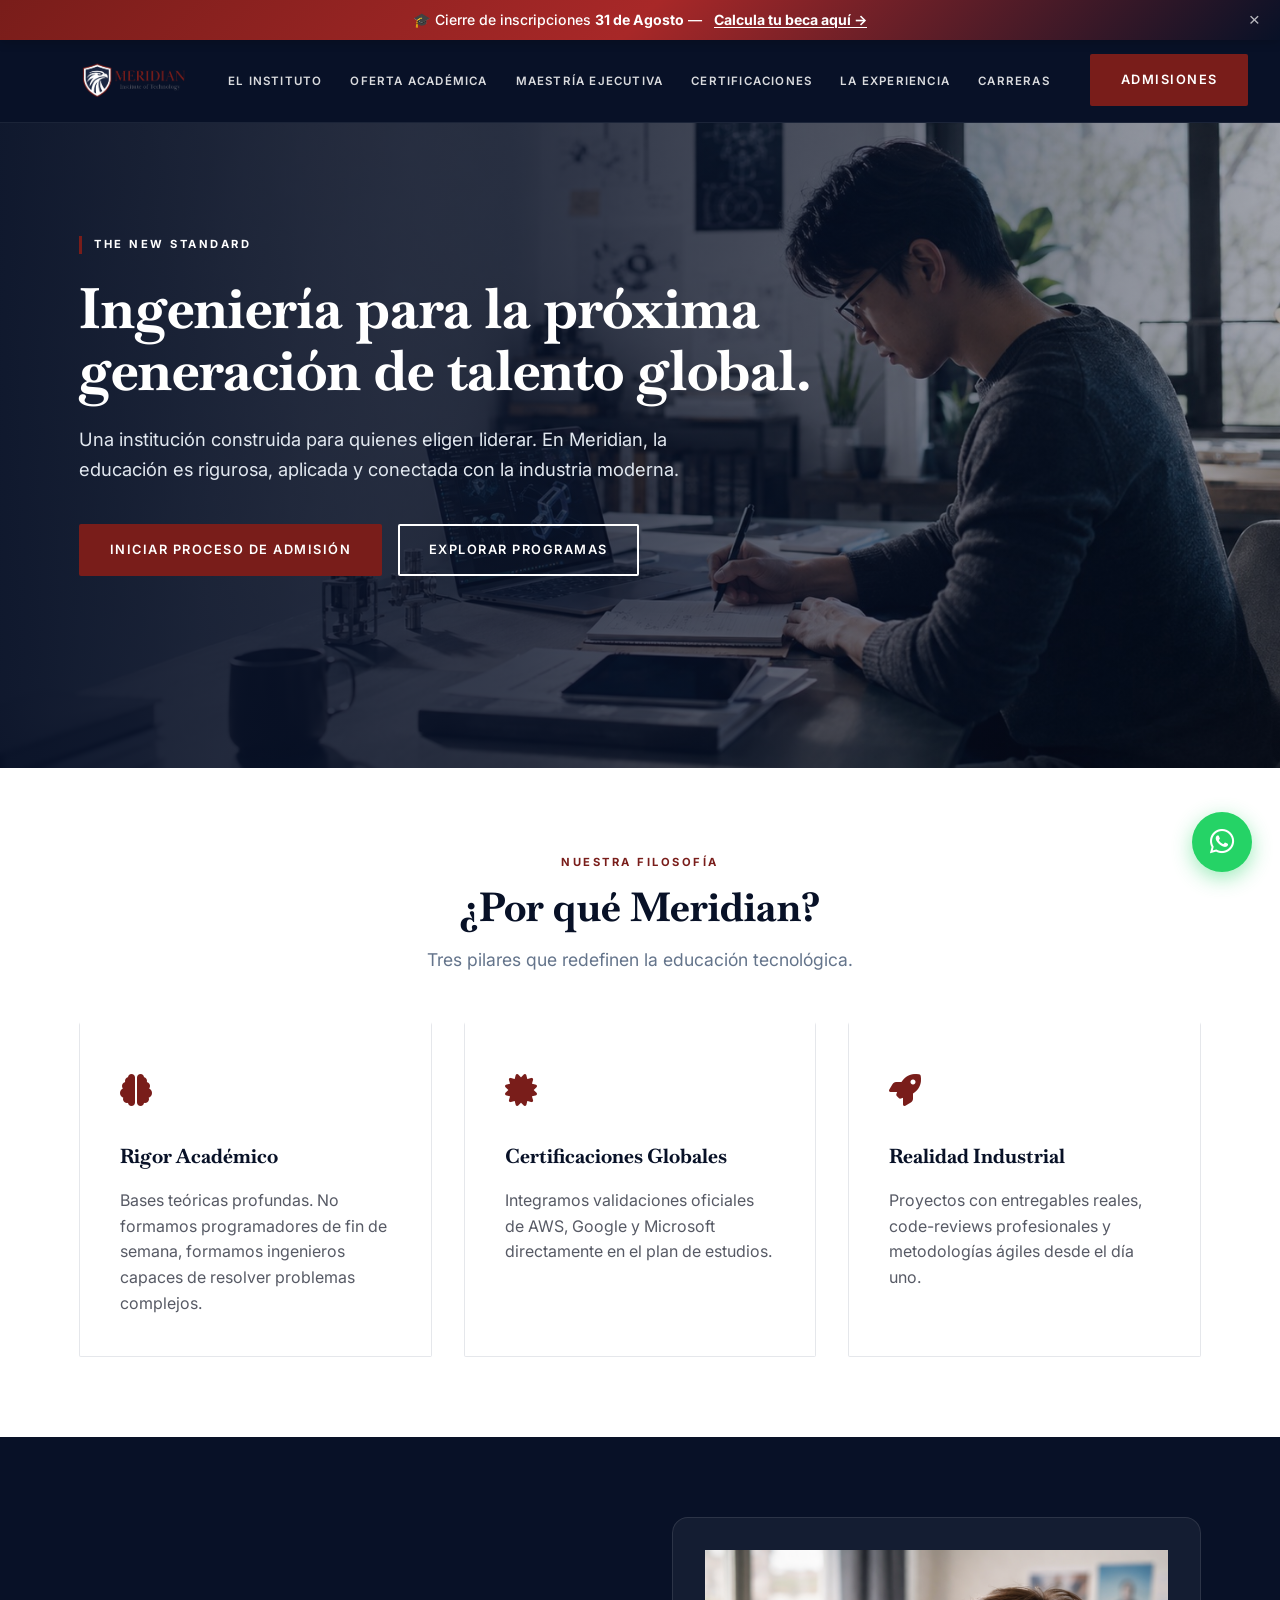
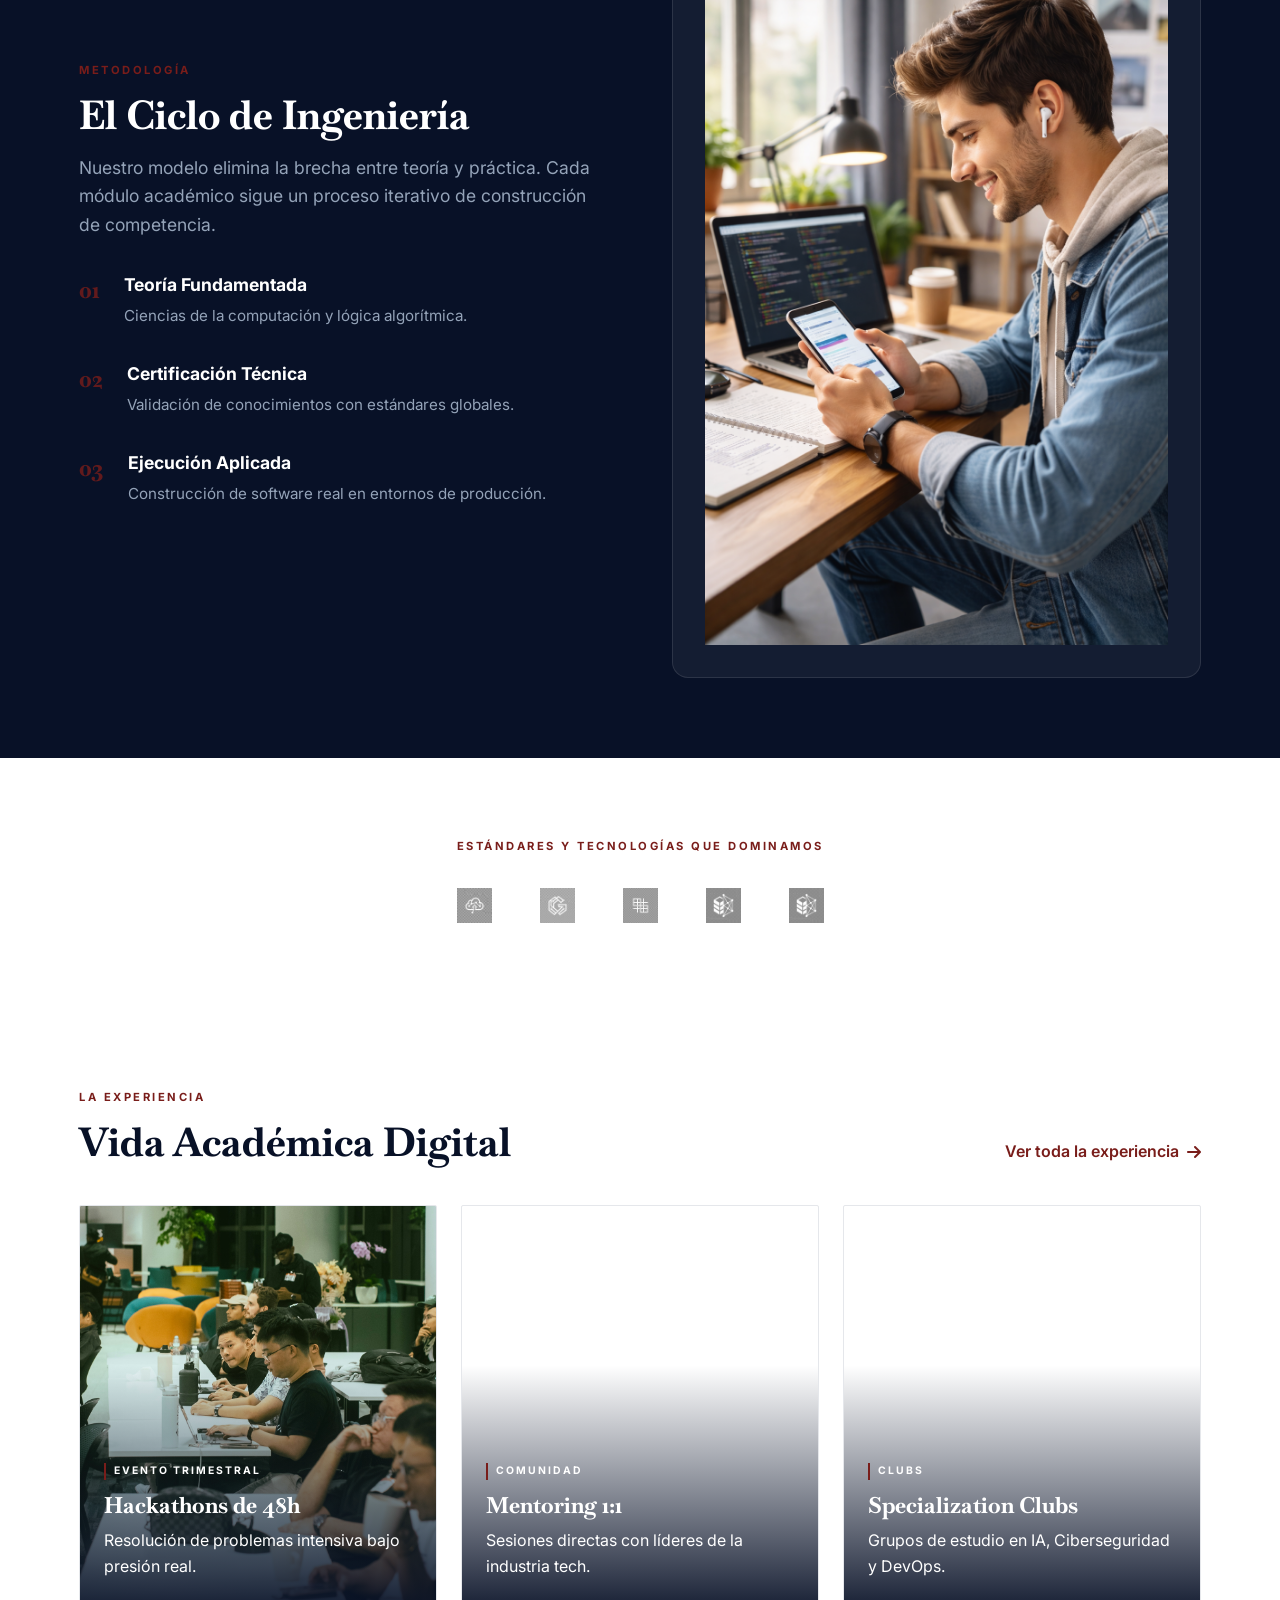
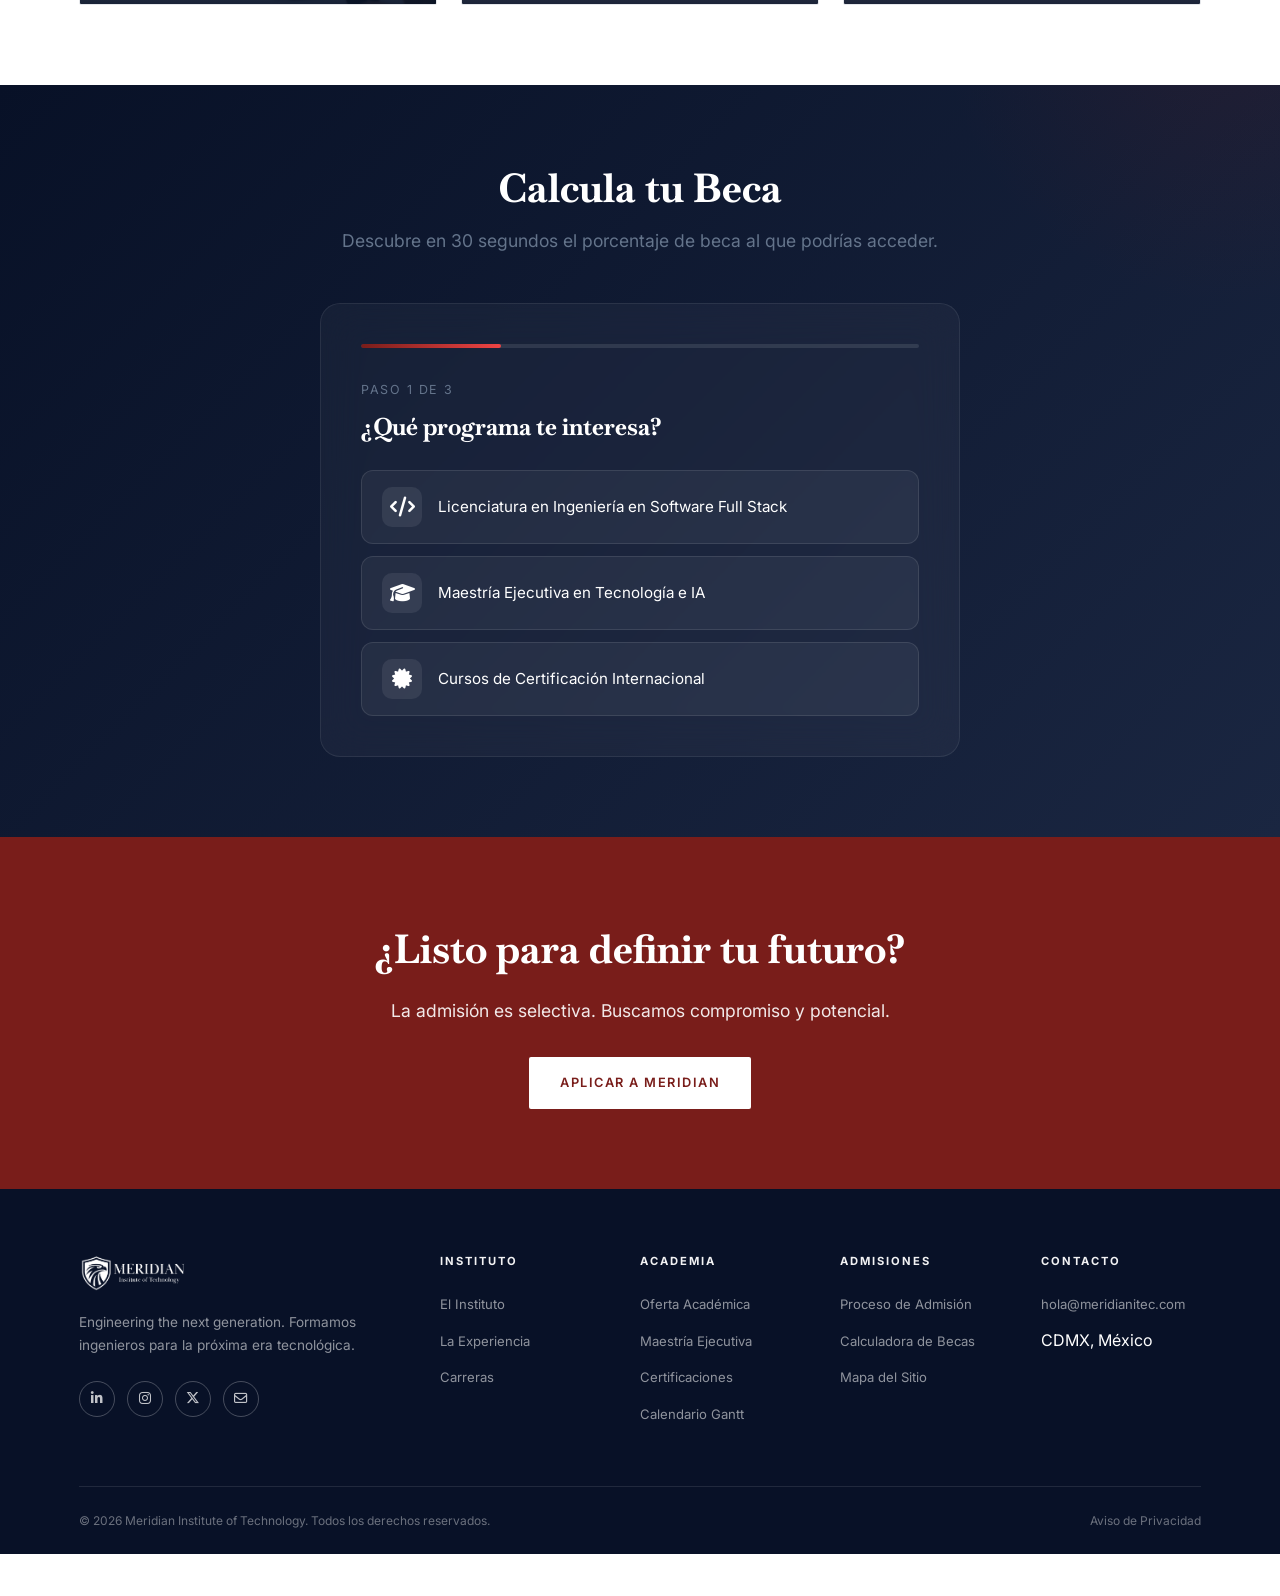
==== commit a5f93fd4: "fix: activar contacto real y limpiar código muerto del sitio - WhatsApp: reemplazar placeholder 521X" ====
--- a/index.html
+++ b/index.html
@@ -33,6 +33,13 @@
 
 <body>
 
+    <!-- STICKY PROMO BAR -->
+    <div id="promo-bar" class="sticky-promo-bar">
+        <span>🎓 Cierre de inscripciones <strong>31 de Agosto</strong> —</span>
+        <a href="#calculadora-becas">Calcula tu beca aquí →</a>
+        <button id="promo-bar-close" class="promo-bar-close" aria-label="Cerrar">×</button>
+    </div>
+
     <!-- NAV DE NAVEGACIÓN -->
     <header class="main-header glass-effect">
         <div class="container nav-container">
@@ -67,8 +74,7 @@
         <section class="hero-section">
             <div class="hero-bg-overlay"></div>
             <!-- Imagen de fondo sugerida: assets/hero-bg.jpg -->
-            <img src="assets/hero-bg.jpg" alt="Campus Tecnológico Meridian" class="hero-bg-img" width="1408"
-                height="736">
+            <img src="assets/hero-bg.jpg" alt="Campus Tecnológico Meridian" class="hero-bg-img" width="1920" height="1080">
 
             <div class="container hero-content">
                 <span class="hero-eyebrow">The New Standard</span>
@@ -88,6 +94,7 @@
         <section class="section-padding differential-section">
             <div class="container">
                 <div class="section-header text-center">
+                    <span class="section-eyebrow">Nuestra Filosofía</span>
                     <h2 class="section-title">¿Por qué Meridian?</h2>
                     <p class="section-desc">Tres pilares que redefinen la educación tecnológica.</p>
                 </div>
@@ -197,7 +204,10 @@
         <section class="section-padding experience-section">
             <div class="container">
                 <div class="section-header-row">
-                    <h2 class="section-title">Vida Académica Digital</h2>
+                    <div>
+                        <span class="section-eyebrow">La Experiencia</span>
+                        <h2 class="section-title">Vida Académica Digital</h2>
+                    </div>
                     <a href="experience.html" class="link-arrow">Ver toda la experiencia <i
                             class="fa-solid fa-arrow-right"></i></a>
                 </div>
@@ -239,6 +249,133 @@
             </div>
         </section>
 
+        <!-- CALCULADORA DE BECAS -->
+        <section id="calculadora-becas" class="section-padding scholarship-section">
+            <div class="container">
+                <div class="section-header text-center">
+                    <h2 class="section-title" style="color: white;">Calcula tu Beca</h2>
+                    <p class="section-desc">Descubre en 30 segundos el porcentaje de beca al que podrías acceder.</p>
+                </div>
+
+                <div id="scholarship-wizard" class="scholarship-wizard">
+                    <div class="wizard-progress">
+                        <div class="wizard-progress-fill"></div>
+                    </div>
+
+                    <!-- STEP 1: Program -->
+                    <div class="wizard-step wizard-step-active" data-step="0">
+                        <p class="wizard-step-label">Paso 1 de 3</p>
+                        <h3 class="wizard-step-title">¿Qué programa te interesa?</h3>
+                        <div class="program-options">
+                            <div class="program-option" data-program="Licenciatura en Ingeniería en Software Full Stack">
+                                <i class="fa-solid fa-code"></i>
+                                <span>Licenciatura en Ingeniería en Software Full Stack</span>
+                            </div>
+                            <div class="program-option" data-program="Maestría Ejecutiva en Tecnología e IA">
+                                <i class="fa-solid fa-graduation-cap"></i>
+                                <span>Maestría Ejecutiva en Tecnología e IA</span>
+                            </div>
+                            <div class="program-option" data-program="Cursos de Certificación Internacional">
+                                <i class="fa-solid fa-certificate"></i>
+                                <span>Cursos de Certificación Internacional</span>
+                            </div>
+                        </div>
+                    </div>
+
+                    <!-- STEP 2: Average -->
+                    <div class="wizard-step" data-step="1">
+                        <button class="wizard-back" data-step="0"><i class="fa-solid fa-arrow-left"></i> Atrás</button>
+                        <p class="wizard-step-label">Paso 2 de 3</p>
+                        <h3 class="wizard-step-title">¿Cuál es tu promedio académico actual?</h3>
+                        <div class="slider-container">
+                            <div class="slider-track">
+                                <div class="slider-track-fill"></div>
+                            </div>
+                            <input type="range" id="avg-slider" min="6.0" max="10.0" step="0.1" value="8.0">
+                        </div>
+                        <div class="avg-display">
+                            <div class="avg-number" id="avg-value">8.0</div>
+                            <div class="avg-label">Promedio General</div>
+                        </div>
+                        <div style="text-align: center; margin-top: 1.5rem;">
+                            <button id="step2-next" class="btn btn-primary">Continuar</button>
+                        </div>
+                    </div>
+
+                    <!-- STEP 3: Location -->
+                    <div class="wizard-step" data-step="2">
+                        <button class="wizard-back" data-step="1"><i class="fa-solid fa-arrow-left"></i> Atrás</button>
+                        <p class="wizard-step-label">Paso 3 de 3</p>
+                        <h3 class="wizard-step-title">¿Dónde te encuentras?</h3>
+                        <div class="modality-options">
+                            <div class="modality-btn" data-modality="Dentro de México">
+                                <i class="fa-solid fa-flag"></i>
+                                <span>Dentro de México</span>
+                                <small>República Mexicana</small>
+                            </div>
+                            <div class="modality-btn" data-modality="Fuera de México">
+                                <i class="fa-solid fa-globe"></i>
+                                <span>Fuera de México</span>
+                                <small>Internacional</small>
+                            </div>
+                        </div>
+                    </div>
+
+                    <!-- CALCULATING -->
+                    <div class="wizard-calculating">
+                        <div class="calc-spinner"></div>
+                        <p class="calc-text">Calculando tu pre-aprobación de beca<span class="calc-dots"></span></p>
+                    </div>
+
+                    <!-- RESULT + GATED FORM -->
+                    <div class="wizard-result">
+                        <div class="result-badge">Perfil Pre-Aprobado</div>
+                        <p style="color: #94a3b8; font-size: 0.85rem; margin-bottom: 0.5rem;">Beca estimada para <strong id="result-program" style="color: white;"></strong></p>
+                        <div class="result-scholarship-number">Hasta <span id="result-scholarship"></span></div>
+                        <p class="result-scholarship-label">de descuento en tu inscripción</p>
+                        <p class="result-message" id="result-message"></p>
+
+                        <div class="gated-form">
+                            <p style="color: white; font-weight: 600; margin-bottom: 0.75rem; text-align: center;">Ingresa tus datos para recibir el tabulador exacto</p>
+                            <form id="scholarship-form" action="https://formsubmit.co/hola@meridianitec.com" method="POST">
+                                <input type="hidden" name="_subject" value="Lead Calculadora de Beca - Meridian">
+                                <input type="hidden" name="_captcha" value="false">
+                                <input type="hidden" name="_template" value="table">
+                                <input type="hidden" name="programa_interes" value="">
+                                <input type="hidden" name="promedio" value="">
+                                <input type="hidden" name="ubicacion" value="">
+                                <input type="hidden" name="beca_estimada" value="">
+
+                                <div class="form-group">
+                                    <label for="scholar-name">Nombre completo</label>
+                                    <input type="text" id="scholar-name" name="nombre" required placeholder="Tu nombre">
+                                </div>
+                                <div class="form-group">
+                                    <label for="scholar-email">Correo electrónico</label>
+                                    <input type="email" id="scholar-email" name="email" required placeholder="tu@correo.com">
+                                </div>
+                                <div class="form-group">
+                                    <label for="scholar-phone">WhatsApp</label>
+                                    <input type="tel" id="scholar-phone" name="whatsapp" required placeholder="+52 55 1234 5678">
+                                </div>
+                                <button type="submit" class="btn btn-primary">Enviar y recibir mi tabulador</button>
+                            </form>
+                        </div>
+                    </div>
+
+                    <!-- THANK YOU -->
+                    <div class="wizard-thankyou">
+                        <div class="thankyou-icon"><i class="fa-solid fa-circle-check"></i></div>
+                        <h3 class="thankyou-title">¡Gracias por tu interés!</h3>
+                        <p class="thankyou-text">Un asesor de admisiones se pondrá en contacto contigo en las próximas 24 horas con tu tabulador personalizado.</p>
+                        <div style="margin-top: 1.5rem;">
+                            <a href="programs.html" class="btn btn-primary">Explorar Plan de Estudios</a>
+                        </div>
+                    </div>
+                </div>
+            </div>
+        </section>
+
         <!-- CALL TO ACTION FINAL -->
         <section class="cta-section theme-red">
             <div class="container text-center">
@@ -250,60 +387,78 @@
     </main>
 
     <!-- FOOTER -->
-    <footer class="main-footer dark-bg">
+    <footer class="main-footer">
         <div class="container">
             <div class="footer-top">
                 <div class="footer-brand">
                     <img src="assets/logo-meridian-bco.png" alt="Meridian Institute of Technology Logo"
                         class="footer-logo">
-                    <p>Engineering the next generation.</p>
-                </div>
-
-                <div class="footer-links">
-                    <div class="link-column">
-                        <h4>Instituto</h4>
-                        <ul>
-                            <li><a href="institute.html">Filosofía</a></li>
-                            <li><a href="experience.html">Experiencia</a></li>
-                            <li><a href="sitemap.html">Mapa del Sitio</a></li>
-                        </ul>
-                    </div>
-                    <div class="link-column">
-                        <h4>Academia</h4>
-                        <ul>
-                            <li><a href="programs.html">Programas</a></li>
-                            <li><a href="maestria-ejecutiva.html">Maestría Ejecutiva</a></li>
-                            <li><a href="certifications.html">Certificaciones</a></li>
-                            <li><a href="admissions.html">Admisiones</a></li>
-                        </ul>
-                    </div>
-                    <div class="link-column">
-                        <h4>Contacto</h4>
-                        <ul>
-                            <li><a href="mailto:admissions@meridian.edu.mx">admissions@meridian.edu.mx</a></li>
-                            <li>CDMX, México</li>
-                        </ul>
-                    </div>
+                    <p>Engineering the next generation. Formamos ingenieros para la próxima era tecnológica.</p>
+                    <div class="social-links">
+                        <a href="#" aria-label="LinkedIn"><i class="fa-brands fa-linkedin-in"></i></a>
+                        <a href="#" aria-label="Instagram"><i class="fa-brands fa-instagram"></i></a>
+                        <a href="#" aria-label="Twitter"><i class="fa-brands fa-x-twitter"></i></a>
+                        <a href="mailto:hola@meridianitec.com" aria-label="Email"><i class="fa-regular fa-envelope"></i></a>
+                    </div>
+                </div>
+
+                <div class="link-column">
+                    <h4>Instituto</h4>
+                    <ul>
+                        <li><a href="institute.html">El Instituto</a></li>
+                        <li><a href="experience.html">La Experiencia</a></li>
+                        <li><a href="careers.html">Carreras</a></li>
+                    </ul>
+                </div>
+
+                <div class="link-column">
+                    <h4>Academia</h4>
+                    <ul>
+                        <li><a href="programs.html">Oferta Académica</a></li>
+                        <li><a href="maestria-ejecutiva.html">Maestría Ejecutiva</a></li>
+                        <li><a href="certifications.html">Certificaciones</a></li>
+                        <li><a href="gantt-programa.html">Calendario Gantt</a></li>
+                    </ul>
+                </div>
+
+                <div class="link-column">
+                    <h4>Admisiones</h4>
+                    <ul>
+                        <li><a href="admissions.html">Proceso de Admisión</a></li>
+                        <li><a href="index.html#calculadora-becas">Calculadora de Becas</a></li>
+                        <li><a href="sitemap.html">Mapa del Sitio</a></li>
+                    </ul>
+                </div>
+
+                <div class="link-column">
+                    <h4>Contacto</h4>
+                    <ul>
+                        <li><a href="mailto:hola@meridianitec.com">hola@meridianitec.com</a></li>
+                        <li>CDMX, México</li>
+                    </ul>
                 </div>
             </div>
 
             <div class="footer-bottom">
                 <p>&copy; 2026 Meridian Institute of Technology. Todos los derechos reservados.</p>
-                <div class="footer-legal-links" style="margin-left: auto; margin-right: 2rem;">
-                    <a href="privacy.html" style="color: #64748b; font-size: 0.85rem; margin-right: 1rem;">Aviso de
-                        Privacidad</a>
-                </div>
-                <div class="social-links">
-                    <a href="#" aria-label="LinkedIn"><i class="fa-brands fa-linkedin"></i></a>
-                    <a href="#" aria-label="Instagram"><i class="fa-brands fa-instagram"></i></a>
-                    <a href="#" aria-label="Twitter"><i class="fa-brands fa-x-twitter"></i></a>
+                <div class="footer-legal-links">
+                    <a href="privacy.html">Aviso de Privacidad</a>
                 </div>
             </div>
         </div>
     </footer>
 
+    <!-- WhatsApp FAB -->
+    <a href="https://wa.me/5215565029451?text=Hola%2C%20tengo%20dudas%20sobre%20las%20licenciaturas%20de%20Meridian" class="whatsapp-fab" target="_blank" rel="noopener" aria-label="Chat por WhatsApp">
+        <i class="fa-brands fa-whatsapp"></i>
+    </a>
+
+    <!-- Social Proof Toasts -->
+    <div id="social-proof-container" class="social-proof-container"></div>
+
     <!-- Script Global -->
     <script src="main.js"></script>
+    <script src="conversion.js"></script>
 </body>
 
 </html>
--- a/style.css
+++ b/style.css
@@ -2,37 +2,32 @@
    1. VARIABLES & RESET
    ========================================= */
 :root {
-    /* Paleta de Colores - Meridian Institute of Technology */
+    /* Paleta Oficial Meridian Institute of Technology */
     --primary-color: #791D1A;
-    /* Principal - Rojo Profundo */
     --primary-hover: #5a1513;
     --secondary-color: #081127;
-    /* Secundario Principal - Navy Oscuro */
     --accent-color: #1A2641;
-    /* Secundario Refuerzo - Azul Acero Oscuro */
-
-    --dark-bg: #050505;
-    /* Fondo casi negro para secciones oscuras */
+    --neutral-color: #575A65;
+
+    --dark-bg: #081127;
+    --dark-bg-soft: #1A2641;
     --light-bg: #ffffff;
     --gray-bg: #f8fafc;
 
-    --text-main: #334155;
-    /* Gris oscuro para lectura */
-    --text-light: #f1f5f9;
-    /* Texto sobre fondos oscuros */
+    --text-main: #575A65;
+    --text-strong: #081127;
+    --text-light: #ffffff;
+    --text-muted: #94a3b8;
 
     /* Tipografía */
     --font-display: 'Baskervville', serif;
-    /* Títulos y Encabezados */
     --font-body: 'Inter', sans-serif;
-    /* Párrafos y UI */
 
     /* UI Elements */
-    --border-radius: 4px;
-    /* Un poco más cuadrado para seriedad académica */
+    --border-radius: 2px;
     --transition: all 0.3s ease;
-    --shadow-sm: 0 4px 6px -1px rgba(0, 0, 0, 0.1);
-    --shadow-lg: 0 10px 15px -3px rgba(0, 0, 0, 0.15);
+    --shadow-sm: 0 4px 6px -1px rgba(8, 17, 39, 0.08);
+    --shadow-lg: 0 10px 15px -3px rgba(8, 17, 39, 0.12);
 }
 
 * {
@@ -105,12 +100,10 @@
     color: white;
 }
 
-/* Efecto Vidrio (Glassmorphism) */
+/* Header institucional - fondo sólido azul oscuro */
 .glass-effect {
-    background: rgba(255, 255, 255, 0.95);
-    backdrop-filter: blur(10px);
-    -webkit-backdrop-filter: blur(10px);
-    border-bottom: 1px solid rgba(0, 0, 0, 0.05);
+    background: var(--secondary-color);
+    border-bottom: 1px solid rgba(255, 255, 255, 0.08);
 }
 
 /* =========================================
@@ -118,11 +111,12 @@
    ========================================= */
 .btn {
     display: inline-block;
-    padding: 0.8rem 1.8rem;
-    border-radius: 50px;
-    /* Estilo píldora moderno */
+    padding: 0.85rem 1.8rem;
+    border-radius: var(--border-radius);
     font-weight: 600;
-    font-size: 0.95rem;
+    font-size: 0.8rem;
+    letter-spacing: 1.5px;
+    text-transform: uppercase;
     cursor: pointer;
     border: 2px solid transparent;
     transition: var(--transition);
@@ -176,23 +170,50 @@
     display: flex;
     justify-content: space-between;
     align-items: center;
+    gap: 2.5rem;
+    position: relative;
+}
+
+.logo {
+    flex-shrink: 0;
 }
 
 .logo img {
-    height: 40px;
-    /* Ajusta según tu logo real */
+    height: 38px;
+    display: block;
+}
+
+.main-nav {
+    flex: 1;
+    display: flex;
+    justify-content: center;
 }
 
 .nav-list {
     display: flex;
-    gap: 2rem;
+    flex-wrap: nowrap;
+    gap: 1.75rem;
+}
+
+.nav-actions {
+    display: flex;
+    align-items: center;
+    gap: 1rem;
+    flex-shrink: 0;
 }
 
 .nav-link {
-    font-weight: 500;
-    font-size: 0.95rem;
-    color: var(--secondary-color);
+    font-weight: 600;
+    font-size: 0.72rem;
+    letter-spacing: 1.2px;
+    text-transform: uppercase;
+    color: rgba(255, 255, 255, 0.85);
     position: relative;
+    white-space: nowrap;
+}
+
+.nav-link:hover {
+    color: var(--primary-color);
 }
 
 .nav-link::after {
@@ -200,7 +221,7 @@
     position: absolute;
     width: 0;
     height: 2px;
-    bottom: -4px;
+    bottom: -8px;
     left: 0;
     background-color: var(--primary-color);
     transition: var(--transition);
@@ -217,7 +238,7 @@
     border: none;
     font-size: 1.5rem;
     cursor: pointer;
-    color: var(--secondary-color);
+    color: white;
 }
 
 /* =========================================
@@ -243,6 +264,7 @@
     width: 100%;
     height: 100%;
     object-fit: cover;
+    object-position: center top;
     z-index: -2;
 }
 
@@ -252,7 +274,10 @@
     left: 0;
     width: 100%;
     height: 100%;
-    background: linear-gradient(to right, rgba(0, 0, 0, 0.8) 0%, rgba(0, 0, 0, 0.4) 100%);
+    background: linear-gradient(to right,
+        rgba(8, 17, 39, 0.95) 0%,
+        rgba(8, 17, 39, 0.80) 40%,
+        rgba(8, 17, 39, 0.35) 100%);
     z-index: -1;
 }
 
@@ -264,14 +289,15 @@
 
 .hero-eyebrow {
     display: inline-block;
-    font-family: var(--font-display);
+    font-family: var(--font-body);
     text-transform: uppercase;
-    letter-spacing: 2px;
-    font-size: 0.9rem;
-    margin-bottom: 1rem;
-    color: #cbd5e1;
+    letter-spacing: 2.5px;
+    font-size: 0.7rem;
+    font-weight: 700;
+    margin-bottom: 1.5rem;
+    color: white;
     border-left: 3px solid var(--primary-color);
-    padding-left: 10px;
+    padding-left: 12px;
 }
 
 .hero-title {
@@ -303,12 +329,24 @@
     margin-bottom: 3rem;
 }
 
+.section-eyebrow {
+    display: inline-block;
+    font-family: var(--font-body);
+    font-size: 0.7rem;
+    font-weight: 700;
+    letter-spacing: 2.5px;
+    text-transform: uppercase;
+    color: var(--primary-color);
+    margin-bottom: 0.75rem;
+}
+
 .section-title {
     font-family: var(--font-display);
     font-size: 2.5rem;
     font-weight: 700;
     margin-bottom: 1rem;
     color: var(--secondary-color);
+    line-height: 1.15;
 }
 
 .dark-bg .section-title {
@@ -329,14 +367,13 @@
 .card-feature {
     background: white;
     padding: 2.5rem;
+    border: 1px solid #e5e7eb;
     border-radius: var(--border-radius);
-    box-shadow: var(--shadow-sm);
+    border-top: 3px solid transparent;
     transition: var(--transition);
-    border-top: 4px solid transparent;
 }
 
 .card-feature:hover {
-    transform: translateY(-5px);
     box-shadow: var(--shadow-lg);
     border-top-color: var(--primary-color);
 }
@@ -364,13 +401,13 @@
 
 .tag {
     display: inline-block;
-    padding: 0.25rem 0.75rem;
-    background-color: rgba(255, 255, 255, 0.1);
-    border-radius: 4px;
-    font-size: 0.85rem;
-    margin-bottom: 1rem;
+    font-family: var(--font-body);
+    font-size: 0.7rem;
+    font-weight: 700;
+    letter-spacing: 2.5px;
+    margin-bottom: 0.75rem;
     text-transform: uppercase;
-    letter-spacing: 1px;
+    color: var(--primary-color);
 }
 
 .process-list {
@@ -414,10 +451,11 @@
 /* Partners (Logos) */
 .partners-label {
     text-transform: uppercase;
-    font-size: 0.85rem;
-    letter-spacing: 1.5px;
+    font-size: 0.7rem;
+    font-weight: 700;
+    letter-spacing: 2.5px;
     margin-bottom: 2rem;
-    color: #94a3b8;
+    color: var(--primary-color);
 }
 
 .logo-grid {
@@ -447,6 +485,12 @@
     justify-content: space-between;
     align-items: flex-end;
     margin-bottom: 2.5rem;
+    gap: 2rem;
+    flex-wrap: wrap;
+}
+
+.section-header-row .section-title {
+    margin-bottom: 0;
 }
 
 .link-arrow {
@@ -469,7 +513,8 @@
 
 .experience-card {
     height: 400px;
-    border-radius: 12px;
+    border-radius: var(--border-radius);
+    border: 1px solid #e5e7eb;
     overflow: hidden;
     position: relative;
     background-size: cover;
@@ -484,12 +529,12 @@
     left: 0;
     width: 100%;
     height: 100%;
-    background: linear-gradient(to top, rgba(0, 0, 0, 0.9) 0%, rgba(0, 0, 0, 0) 60%);
+    background: linear-gradient(to top, rgba(8, 17, 39, 0.92) 0%, rgba(8, 17, 39, 0) 60%);
     transition: var(--transition);
 }
 
 .experience-card:hover::before {
-    background: linear-gradient(to top, var(--primary-color) 0%, rgba(0, 0, 0, 0) 80%);
+    background: linear-gradient(to top, var(--primary-color) 0%, rgba(8, 17, 39, 0) 80%);
 }
 
 .card-overlay {
@@ -502,11 +547,13 @@
 }
 
 .card-tag {
-    font-size: 0.75rem;
+    font-size: 0.65rem;
+    font-weight: 700;
     text-transform: uppercase;
-    background: rgba(255, 255, 255, 0.2);
-    padding: 0.2rem 0.5rem;
-    border-radius: 4px;
+    letter-spacing: 2px;
+    color: white;
+    border-left: 2px solid var(--primary-color);
+    padding-left: 8px;
     margin-bottom: 0.5rem;
     display: inline-block;
 }
@@ -518,6 +565,10 @@
 }
 
 /* CTA Final */
+.cta-section {
+    padding: 5rem 0;
+}
+
 .cta-title {
     font-family: var(--font-display);
     font-size: 2.5rem;
@@ -525,7 +576,7 @@
 }
 
 .cta-text {
-    font-size: 1.2rem;
+    font-size: 1.1rem;
     margin-bottom: 2rem;
     opacity: 0.9;
 }
@@ -534,69 +585,109 @@
    7. FOOTER
    ========================================= */
 .main-footer {
-    padding: 4rem 0 2rem;
-    border-top: 1px solid rgba(255, 255, 255, 0.1);
+    padding: 4rem 0 1.5rem;
+    background-color: var(--secondary-color);
+    color: var(--text-light);
 }
 
 .footer-top {
-    display: flex;
-    justify-content: space-between;
-    flex-wrap: wrap;
+    display: grid;
+    grid-template-columns: 2fr 1fr 1fr 1fr 1fr;
+    gap: 2.5rem;
     margin-bottom: 3rem;
 }
 
 .footer-brand {
-    max-width: 300px;
-    margin-bottom: 2rem;
+    padding-right: 1rem;
 }
 
 .footer-logo {
-    height: 35px;
-    margin-bottom: 1rem;
+    height: 38px;
+    margin-bottom: 1.25rem;
 }
 
 .footer-brand p {
-    color: #94a3b8;
-    font-size: 0.9rem;
+    color: rgba(255, 255, 255, 0.55);
+    font-size: 0.85rem;
+    line-height: 1.7;
+    margin-bottom: 1.5rem;
+}
+
+.footer-brand .social-links {
+    display: flex;
+    gap: 0.75rem;
+}
+
+.footer-brand .social-links a {
+    width: 36px;
+    height: 36px;
+    border-radius: 50%;
+    border: 1px solid rgba(255, 255, 255, 0.25);
+    display: flex;
+    align-items: center;
+    justify-content: center;
+    color: rgba(255, 255, 255, 0.75);
+    font-size: 0.85rem;
+    transition: var(--transition);
+}
+
+.footer-brand .social-links a:hover {
+    background: white;
+    color: var(--secondary-color);
+    border-color: white;
 }
 
 .footer-links {
-    display: flex;
-    gap: 4rem;
+    display: contents;
 }
 
 .link-column h4 {
-    color: white;
-    margin-bottom: 1.2rem;
-    font-family: var(--font-display);
+    color: rgba(255, 255, 255, 0.95);
+    margin-bottom: 1.25rem;
+    font-family: var(--font-body);
+    font-size: 0.7rem;
+    font-weight: 700;
+    letter-spacing: 2px;
+    text-transform: uppercase;
 }
 
 .link-column ul li {
-    margin-bottom: 0.8rem;
+    margin-bottom: 0.7rem;
 }
 
 .link-column ul li a {
-    color: #94a3b8;
-    font-size: 0.9rem;
+    color: rgba(255, 255, 255, 0.55);
+    font-size: 0.82rem;
 }
 
 .link-column ul li a:hover {
-    color: var(--primary-color);
+    color: white;
 }
 
 .footer-bottom {
     display: flex;
     justify-content: space-between;
     align-items: center;
-    padding-top: 2rem;
-    border-top: 1px solid rgba(255, 255, 255, 0.05);
-    color: #64748b;
-    font-size: 0.85rem;
-}
-
-.social-links {
-    display: flex;
+    padding-top: 1.5rem;
+    border-top: 1px solid rgba(255, 255, 255, 0.1);
+    color: rgba(255, 255, 255, 0.4);
+    font-size: 0.75rem;
     gap: 1rem;
+    flex-wrap: wrap;
+}
+
+.footer-bottom p {
+    margin: 0;
+}
+
+.footer-legal-links a {
+    color: rgba(255, 255, 255, 0.4) !important;
+    font-size: 0.75rem !important;
+    transition: var(--transition);
+}
+
+.footer-legal-links a:hover {
+    color: white !important;
 }
 
 .social-links a {
@@ -611,9 +702,15 @@
 /* =========================================
    8. RESPONSIVE MEDIA QUERIES
    ========================================= */
-@media (max-width: 992px) {
+
+/* --- TABLET / SMALL DESKTOP (≤1100px) --- */
+@media (max-width: 1100px) {
     .hero-title {
         font-size: 2.8rem;
+    }
+
+    .hero-content {
+        margin-left: 0;
     }
 
     .grid-3-col,
@@ -626,52 +723,22 @@
         gap: 2rem;
     }
 
+    /* Reverse split layouts should stack normally on tablet */
+    .split-layout[style*="row-reverse"] {
+        direction: ltr;
+    }
+
+    .section-header-row {
+        flex-direction: column;
+        align-items: flex-start;
+        gap: 0.75rem;
+    }
+
     .nav-list {
         display: none;
-        /* Aquí iría la lógica JS para menú móvil */
-    }
-
-    .menu-toggle {
-        display: block;
-    }
-
-    .nav-actions .btn {
-        display: none;
-        /* Oculta botón de admisión en móvil para simplificar, o ajusta */
-    }
-}
-
-@media (max-width: 768px) {
-    .hero-title {
-        font-size: 2.2rem;
-    }
-
-    .grid-3-col,
-    .experience-grid {
-        grid-template-columns: 1fr;
-    }
-
-    .footer-links {
-        flex-direction: column;
-        gap: 2rem;
-    }
-
-    .footer-bottom {
-        flex-direction: column;
-        gap: 1rem;
-        text-align: center;
-    }
-
-    .hero-buttons {
-        flex-direction: column;
-    }
-
-    .btn {
-        width: 100%;
-        text-align: center;
-    }
-
-    /* Añadir dentro de @media (max-width: 992px) */
+    }
+
+    /* Mobile nav opened via JS */
     .nav-list.active {
         display: flex;
         flex-direction: column;
@@ -679,10 +746,434 @@
         top: 100%;
         left: 0;
         width: 100%;
-        background: white;
+        background: var(--secondary-color);
         padding: 2rem;
-        box-shadow: 0 10px 15px rgba(0, 0, 0, 0.1);
-        border-top: 1px solid #eee;
+        box-shadow: 0 10px 15px rgba(8, 17, 39, 0.25);
+        border-top: 1px solid rgba(255, 255, 255, 0.08);
+        z-index: 999;
+        gap: 1.25rem;
+    }
+
+    .main-nav {
+        flex: 0;
+    }
+
+    .menu-toggle {
+        display: block;
+    }
+
+    .nav-actions {
+        gap: 0.75rem;
+    }
+
+    .nav-actions .btn {
+        padding: 0.6rem 1rem;
+        font-size: 0.7rem;
+        letter-spacing: 1px;
+    }
+
+    .cta-title {
+        font-size: 2rem;
+    }
+
+    .section-title {
+        font-size: 2rem;
+    }
+
+    .section-padding {
+        padding: 3.5rem 0;
+    }
+
+    .footer-top {
+        grid-template-columns: 2fr 1fr 1fr;
+        gap: 2rem;
+    }
+
+    .footer-brand {
+        grid-column: 1 / -1;
+        max-width: 500px;
+    }
+}
+
+/* --- MOBILE (≤768px) --- */
+@media (max-width: 768px) {
+    .hero-section {
+        height: auto;
+        min-height: 70vh;
+        padding-top: 160px;
+        padding-bottom: 3rem;
+        margin-top: 0;
+    }
+
+    .hero-title {
+        font-size: 2rem;
+    }
+
+    .hero-subtitle {
+        font-size: 1rem;
+    }
+
+    .hero-eyebrow {
+        font-size: 0.8rem;
+    }
+
+    .grid-3-col,
+    .experience-grid {
+        grid-template-columns: 1fr;
+    }
+
+    .experience-card {
+        height: 300px;
+    }
+
+    .footer-top {
+        grid-template-columns: 1fr 1fr;
+        gap: 2rem;
+    }
+
+    .footer-brand {
+        grid-column: 1 / -1;
+    }
+
+    .footer-bottom {
+        flex-direction: column;
+        gap: 1rem;
+        text-align: center;
+    }
+
+    .hero-buttons {
+        flex-direction: column;
+    }
+
+    .hero-buttons .btn,
+    .cta-section .btn {
+        width: 100%;
+        text-align: center;
+    }
+
+    .section-title {
+        font-size: 1.75rem;
+    }
+
+    .section-desc {
+        font-size: 1rem;
+    }
+
+    .cta-title {
+        font-size: 1.75rem;
+    }
+
+    .cta-text {
+        font-size: 1rem;
+    }
+
+    .section-padding {
+        padding: 3rem 0;
+    }
+
+    .card-feature {
+        padding: 1.75rem;
+    }
+
+    .container {
+        width: 92%;
+        padding: 0 10px;
+    }
+
+    .logo-grid {
+        gap: 1.5rem;
+    }
+
+    .partner-logo {
+        height: 28px;
+    }
+
+    /* App mockup responsive */
+    .app-device-mockup {
+        width: 260px;
+        height: 500px;
+        border-radius: 32px;
+        padding: 10px;
+    }
+
+    .app-screen {
+        border-radius: 24px;
+    }
+
+
+    /* Promo bar: no extra offset needed — hero padding handles clearance */
+
+    /* METIA bar text */
+    .metia-bar-80-20 {
+        flex-direction: column;
+    }
+
+    .metia-bar-80,
+    .metia-bar-20 {
+        flex: none;
+    }
+
+    /* Modality grid fix */
+    .modality-options {
+        grid-template-columns: 1fr;
+    }
+
+    /* WhatsApp FAB */
+    .whatsapp-fab {
+        width: 52px;
+        height: 52px;
+        bottom: 18px;
+        right: 18px;
+        font-size: 1.5rem;
+    }
+
+    .whatsapp-fab::after {
+        display: none;
+    }
+}
+
+/* --- SMALL MOBILE (≤480px) --- */
+@media (max-width: 480px) {
+    .hero-section {
+        min-height: 60vh;
+        padding-top: 150px;
+        padding-bottom: 2rem;
+    }
+
+    .hero-title {
+        font-size: 1.65rem;
+        line-height: 1.15;
+    }
+
+    .hero-subtitle {
+        font-size: 0.92rem;
+        margin-bottom: 1.5rem;
+    }
+
+    .hero-eyebrow {
+        font-size: 0.72rem;
+        letter-spacing: 1.5px;
+    }
+
+    .section-title {
+        font-size: 1.5rem;
+    }
+
+    .cta-title {
+        font-size: 1.4rem;
+    }
+
+    .cta-text {
+        font-size: 0.92rem;
+    }
+
+    .section-padding {
+        padding: 2.5rem 0;
+    }
+
+    .card-feature {
+        padding: 1.5rem;
+    }
+
+    .experience-card {
+        height: 260px;
+    }
+
+    .experience-card h3 {
+        font-size: 1.15rem;
+    }
+
+    .btn {
+        padding: 0.7rem 1.4rem;
+        font-size: 0.9rem;
+    }
+
+    .container {
+        width: 94%;
+        padding: 0 8px;
+    }
+
+    .process-item {
+        gap: 1rem;
+    }
+
+    .process-number {
+        font-size: 1.25rem;
+    }
+
+    /* Footer */
+    .footer-brand {
+        max-width: 100%;
+    }
+
+    .footer-logo {
+        height: 30px;
+    }
+
+    /* App mockup for very small screens */
+    .app-device-mockup {
+        width: 240px;
+        height: 460px;
+        border-radius: 28px;
+        padding: 8px;
+    }
+
+    .app-screen {
+        border-radius: 22px;
+    }
+
+    /* Sticky promo bar — keep single line */
+    .sticky-promo-bar {
+        font-size: 0.72rem;
+        gap: 0.4rem;
+        padding: 0.5rem 2.5rem 0.5rem 0.75rem;
+        flex-wrap: nowrap;
+        justify-content: center;
+        white-space: nowrap;
+        overflow: hidden;
+    }
+
+    .sticky-promo-bar span {
+        overflow: hidden;
+        text-overflow: ellipsis;
+    }
+
+    /* Scholarship wizard */
+    .scholarship-wizard,
+    .vocational-test {
+        padding: 1.25rem;
+        border-radius: 14px;
+    }
+
+    .wizard-step-title,
+    .voc-question-title {
+        font-size: 1.1rem;
+    }
+
+    .result-scholarship-number {
+        font-size: 2.5rem;
+    }
+
+    .avg-display .avg-number {
+        font-size: 2rem;
+    }
+
+    .program-option {
+        padding: 0.8rem 1rem;
+        font-size: 0.88rem;
+    }
+
+    .program-option i {
+        width: 34px;
+        height: 34px;
+        font-size: 1.1rem;
+    }
+
+    .modality-btn {
+        padding: 1.25rem;
+    }
+
+    .modality-btn i {
+        font-size: 1.5rem;
+    }
+
+    /* Social proof */
+    .social-proof-container {
+        left: 8px;
+        right: 8px;
+        bottom: 76px;
+    }
+
+    .social-proof-toast {
+        min-width: auto;
+        max-width: none;
+        font-size: 0.78rem;
+        padding: 0.6rem 0.8rem;
+    }
+
+    /* Metia tables */
+    .metia-table th,
+    .metia-table td {
+        padding: 0.6rem 0.5rem;
+        font-size: 0.8rem;
+    }
+
+    .metia-heading {
+        font-size: 1.15rem;
+    }
+
+    .metia-section {
+        padding: 1.25rem;
+    }
+}
+
+/* --- ULTRA SMALL MOBILE (≤360px) --- */
+@media (max-width: 360px) {
+    .hero-section {
+        padding-top: 165px;
+    }
+
+    .hero-title {
+        font-size: 1.4rem;
+    }
+
+    .hero-subtitle {
+        font-size: 0.85rem;
+    }
+
+    .section-title {
+        font-size: 1.3rem;
+    }
+
+    .cta-title {
+        font-size: 1.25rem;
+    }
+
+    .btn {
+        padding: 0.65rem 1.2rem;
+        font-size: 0.85rem;
+    }
+
+    .sticky-promo-bar {
+        font-size: 0.68rem;
+    }
+
+    .app-device-mockup {
+        width: 220px;
+        height: 420px;
+    }
+
+    .scholarship-wizard,
+    .vocational-test {
+        padding: 1rem;
+    }
+
+    .wizard-step-title,
+    .voc-question-title {
+        font-size: 1rem;
+    }
+
+    .container {
+        width: 96%;
+        padding: 0 6px;
+    }
+}
+
+/* --- LANDSCAPE PHONES --- */
+@media (max-height: 500px) and (orientation: landscape) {
+    .hero-section {
+        height: auto;
+        min-height: auto;
+        padding-top: 100px;
+        padding-bottom: 2rem;
+    }
+
+    .hero-title {
+        font-size: 1.8rem;
+    }
+
+    .hero-subtitle {
+        margin-bottom: 1.5rem;
     }
 }
 
@@ -749,7 +1240,7 @@
 .app-device-mockup {
     width: 300px;
     height: 580px;
-    background-color: #0f172a;
+    background-color: var(--secondary-color);
     /* Marco del teléfono */
     border-radius: 40px;
     padding: 12px;
@@ -779,7 +1270,7 @@
     align-items: center;
     font-size: 12px;
     font-weight: 600;
-    color: #0f172a;
+    color: var(--secondary-color);
     z-index: 10;
 }
 
@@ -807,7 +1298,7 @@
     align-items: center;
     padding: 15px 0;
     margin-bottom: 10px;
-    color: #0f172a;
+    color: var(--secondary-color);
     font-weight: 700;
     font-size: 1.1rem;
 }
@@ -1304,4 +1795,1019 @@
     .metia-heading {
         font-size: 1.25rem;
     }
+}
+
+/* =========================================
+   12. STICKY PROMO BAR
+   ========================================= */
+.sticky-promo-bar {
+    position: fixed;
+    top: 0;
+    left: 0;
+    width: 100%;
+    z-index: 1100;
+    background: linear-gradient(135deg, var(--primary-color) 0%, #a82828 50%, var(--secondary-color) 100%);
+    color: white;
+    padding: 0.55rem 1rem;
+    text-align: center;
+    font-size: 0.88rem;
+    font-weight: 500;
+    display: flex;
+    align-items: center;
+    justify-content: center;
+    gap: 0.75rem;
+    transition: transform 0.4s ease, opacity 0.4s ease;
+    box-shadow: 0 2px 10px rgba(0,0,0,0.2);
+}
+
+.sticky-promo-bar a {
+    color: white;
+    font-weight: 700;
+    text-decoration: underline;
+    text-underline-offset: 2px;
+}
+
+.sticky-promo-bar a:hover {
+    color: rgba(255, 255, 255, 0.8);
+}
+
+.promo-bar-close {
+    background: none;
+    border: none;
+    color: white;
+    font-size: 1.2rem;
+    cursor: pointer;
+    padding: 0 0.25rem;
+    opacity: 0.7;
+    transition: opacity 0.2s;
+    position: absolute;
+    right: 1rem;
+}
+
+.promo-bar-close:hover {
+    opacity: 1;
+}
+
+.promo-bar-hidden {
+    transform: translateY(-100%);
+    opacity: 0;
+}
+
+/* Offset header when promo bar is visible */
+body:has(.sticky-promo-bar:not(.promo-bar-hidden)) .main-header {
+    top: 38px;
+}
+
+body:has(.sticky-promo-bar:not(.promo-bar-hidden)) .hero-section {
+    margin-top: -42px;
+}
+
+/* =========================================
+   13. WHATSAPP FLOATING BUTTON
+   ========================================= */
+.whatsapp-fab {
+    position: fixed;
+    bottom: 28px;
+    right: 28px;
+    z-index: 999;
+    width: 60px;
+    height: 60px;
+    border-radius: 50%;
+    background: #25D366;
+    color: white;
+    display: flex;
+    align-items: center;
+    justify-content: center;
+    font-size: 1.75rem;
+    box-shadow: 0 6px 20px rgba(37, 211, 102, 0.45);
+    transition: transform 0.3s ease, box-shadow 0.3s ease;
+    text-decoration: none;
+}
+
+.whatsapp-fab:hover {
+    transform: scale(1.12) translateY(-3px);
+    box-shadow: 0 10px 30px rgba(37, 211, 102, 0.55);
+    color: white;
+}
+
+.whatsapp-fab::after {
+    content: 'Chatea con nosotros';
+    position: absolute;
+    right: 70px;
+    background: var(--secondary-color);
+    color: white;
+    padding: 0.4rem 0.8rem;
+    border-radius: var(--border-radius);
+    font-size: 0.78rem;
+    white-space: nowrap;
+    opacity: 0;
+    transform: translateX(10px);
+    transition: all 0.3s ease;
+    pointer-events: none;
+    font-family: var(--font-body);
+}
+
+.whatsapp-fab:hover::after {
+    opacity: 1;
+    transform: translateX(0);
+}
+
+/* =========================================
+   14. SOCIAL PROOF TOASTS
+   ========================================= */
+.social-proof-container {
+    position: fixed;
+    bottom: 28px;
+    left: 28px;
+    z-index: 998;
+    display: flex;
+    flex-direction: column;
+    gap: 0.5rem;
+}
+
+.social-proof-toast {
+    display: flex;
+    align-items: center;
+    gap: 0.75rem;
+    background: white;
+    padding: 0.75rem 1rem;
+    border-radius: 12px;
+    box-shadow: 0 8px 30px rgba(0,0,0,0.12);
+    border-left: 4px solid var(--primary-color);
+    min-width: 300px;
+    max-width: 380px;
+    animation: toastSlideIn 0.5s ease forwards;
+    font-size: 0.85rem;
+    color: var(--secondary-color);
+}
+
+.social-proof-toast.toast-exit {
+    animation: toastSlideOut 0.4s ease forwards;
+}
+
+.proof-icon {
+    width: 36px;
+    height: 36px;
+    background: rgba(121, 29, 26, 0.1);
+    border-radius: 50%;
+    display: flex;
+    align-items: center;
+    justify-content: center;
+    color: var(--primary-color);
+    flex-shrink: 0;
+}
+
+.proof-content {
+    flex: 1;
+    line-height: 1.4;
+}
+
+.proof-close {
+    background: none;
+    border: none;
+    color: #94a3b8;
+    font-size: 1.1rem;
+    cursor: pointer;
+    padding: 0;
+    line-height: 1;
+}
+
+.proof-close:hover {
+    color: var(--secondary-color);
+}
+
+@keyframes toastSlideIn {
+    from { transform: translateX(-100%); opacity: 0; }
+    to   { transform: translateX(0); opacity: 1; }
+}
+
+@keyframes toastSlideOut {
+    from { transform: translateX(0); opacity: 1; }
+    to   { transform: translateX(-100%); opacity: 0; }
+}
+
+/* =========================================
+   15. SCHOLARSHIP CALCULATOR WIZARD
+   ========================================= */
+.scholarship-section {
+    background: linear-gradient(135deg, var(--secondary-color) 0%, var(--accent-color) 100%);
+    position: relative;
+    overflow: hidden;
+}
+
+.scholarship-section::before {
+    content: '';
+    position: absolute;
+    top: -50%;
+    right: -20%;
+    width: 600px;
+    height: 600px;
+    background: radial-gradient(circle, rgba(121,29,26,0.15) 0%, transparent 70%);
+    border-radius: 50%;
+}
+
+.scholarship-wizard {
+    max-width: 640px;
+    margin: 0 auto;
+    background: rgba(255,255,255,0.04);
+    backdrop-filter: blur(20px);
+    -webkit-backdrop-filter: blur(20px);
+    border: 1px solid rgba(255,255,255,0.08);
+    border-radius: 20px;
+    padding: 2.5rem;
+    position: relative;
+}
+
+.wizard-progress {
+    height: 4px;
+    background: rgba(255,255,255,0.1);
+    border-radius: 2px;
+    margin-bottom: 2rem;
+    overflow: hidden;
+}
+
+.wizard-progress-fill {
+    height: 100%;
+    background: linear-gradient(90deg, var(--primary-color), #ef4444);
+    border-radius: 2px;
+    width: 25%;
+    transition: width 0.6s ease;
+}
+
+.wizard-step {
+    display: none;
+    animation: wizardFadeIn 0.4s ease forwards;
+}
+
+.wizard-step-active {
+    display: block;
+}
+
+.wizard-step-exit {
+    animation: wizardFadeOut 0.3s ease forwards;
+}
+
+@keyframes wizardFadeIn {
+    from { opacity: 0; transform: translateY(15px); }
+    to   { opacity: 1; transform: translateY(0); }
+}
+
+@keyframes wizardFadeOut {
+    from { opacity: 1; transform: translateY(0); }
+    to   { opacity: 0; transform: translateY(-15px); }
+}
+
+.wizard-step-label {
+    font-size: 0.78rem;
+    text-transform: uppercase;
+    letter-spacing: 1.5px;
+    color: #64748b;
+    margin-bottom: 0.5rem;
+}
+
+.wizard-step-title {
+    font-family: var(--font-display);
+    font-size: 1.5rem;
+    color: white;
+    margin-bottom: 1.5rem;
+}
+
+/* Program selection buttons */
+.program-options {
+    display: flex;
+    flex-direction: column;
+    gap: 0.75rem;
+}
+
+.program-option {
+    display: flex;
+    align-items: center;
+    gap: 1rem;
+    padding: 1rem 1.25rem;
+    background: rgba(255,255,255,0.05);
+    border: 1px solid rgba(255,255,255,0.1);
+    border-radius: 12px;
+    color: white;
+    cursor: pointer;
+    transition: all 0.3s ease;
+    font-size: 0.95rem;
+}
+
+.program-option:hover {
+    background: rgba(255,255,255,0.1);
+    border-color: rgba(255,255,255,0.2);
+    transform: translateX(5px);
+}
+
+.program-option.selected {
+    background: rgba(121,29,26,0.2);
+    border-color: var(--primary-color);
+}
+
+.program-option i {
+    font-size: 1.25rem;
+    width: 40px;
+    height: 40px;
+    background: rgba(255,255,255,0.08);
+    border-radius: 10px;
+    display: flex;
+    align-items: center;
+    justify-content: center;
+}
+
+.program-option.selected i {
+    background: var(--primary-color);
+}
+
+/* Slider */
+.slider-container {
+    margin: 2rem 0;
+}
+
+.slider-track {
+    position: relative;
+    height: 8px;
+    background: rgba(255,255,255,0.1);
+    border-radius: 4px;
+    margin-bottom: 1rem;
+}
+
+.slider-track-fill {
+    position: absolute;
+    top: 0;
+    left: 0;
+    height: 100%;
+    border-radius: 4px;
+    background: var(--primary-color);
+    transition: width 0.1s ease, background-color 0.3s ease;
+    pointer-events: none;
+}
+
+.slider-container input[type="range"] {
+    width: 100%;
+    -webkit-appearance: none;
+    appearance: none;
+    height: 8px;
+    background: transparent;
+    position: relative;
+    z-index: 2;
+    margin-top: -8px;
+}
+
+.slider-container input[type="range"]::-webkit-slider-thumb {
+    -webkit-appearance: none;
+    width: 24px;
+    height: 24px;
+    border-radius: 50%;
+    background: white;
+    border: 3px solid var(--primary-color);
+    cursor: pointer;
+    box-shadow: 0 2px 8px rgba(0,0,0,0.3);
+    transition: transform 0.2s;
+}
+
+.slider-container input[type="range"]::-webkit-slider-thumb:hover {
+    transform: scale(1.15);
+}
+
+.slider-container input[type="range"]::-moz-range-thumb {
+    width: 24px;
+    height: 24px;
+    border-radius: 50%;
+    background: white;
+    border: 3px solid var(--primary-color);
+    cursor: pointer;
+    box-shadow: 0 2px 8px rgba(0,0,0,0.3);
+}
+
+.avg-display {
+    text-align: center;
+    margin-top: 0.75rem;
+}
+
+.avg-display .avg-number {
+    font-family: var(--font-display);
+    font-size: 3rem;
+    font-weight: 700;
+    color: white;
+    line-height: 1;
+}
+
+.avg-display .avg-label {
+    font-size: 0.85rem;
+    color: #64748b;
+}
+
+/* Modality buttons */
+.modality-options {
+    display: grid;
+    grid-template-columns: 1fr 1fr;
+    gap: 1rem;
+    margin-top: 1rem;
+}
+
+.modality-btn {
+    padding: 1.5rem;
+    background: rgba(255,255,255,0.05);
+    border: 1px solid rgba(255,255,255,0.1);
+    border-radius: 16px;
+    color: white;
+    cursor: pointer;
+    text-align: center;
+    transition: all 0.3s ease;
+}
+
+.modality-btn:hover {
+    background: rgba(255,255,255,0.1);
+    border-color: rgba(255,255,255,0.2);
+}
+
+.modality-btn.selected {
+    background: rgba(121,29,26,0.2);
+    border-color: var(--primary-color);
+}
+
+.modality-btn i {
+    font-size: 2rem;
+    margin-bottom: 0.75rem;
+    display: block;
+}
+
+.modality-btn span {
+    font-weight: 600;
+    display: block;
+    margin-bottom: 0.25rem;
+}
+
+.modality-btn small {
+    font-size: 0.78rem;
+    color: #94a3b8;
+}
+
+/* Wizard Back button */
+.wizard-back {
+    background: none;
+    border: none;
+    color: #64748b;
+    font-size: 0.85rem;
+    cursor: pointer;
+    display: flex;
+    align-items: center;
+    gap: 0.3rem;
+    margin-bottom: 1rem;
+    padding: 0;
+    transition: color 0.2s;
+    font-family: var(--font-body);
+}
+
+.wizard-back:hover {
+    color: white;
+}
+
+/* Calculating animation */
+.wizard-calculating {
+    display: none;
+    text-align: center;
+    padding: 3rem 0;
+}
+
+.wizard-calculating.wizard-step-active {
+    display: block;
+}
+
+.calc-spinner {
+    width: 60px;
+    height: 60px;
+    border: 4px solid rgba(255,255,255,0.1);
+    border-top-color: var(--primary-color);
+    border-radius: 50%;
+    animation: spin 1s linear infinite;
+    margin: 0 auto 1.5rem;
+}
+
+@keyframes spin {
+    to { transform: rotate(360deg); }
+}
+
+.calc-text {
+    color: white;
+    font-size: 1.1rem;
+    font-weight: 500;
+}
+
+.calc-dots::after {
+    content: '';
+    animation: dots 1.5s steps(4, end) infinite;
+}
+
+@keyframes dots {
+    0%  { content: ''; }
+    25% { content: '.'; }
+    50% { content: '..'; }
+    75% { content: '...'; }
+}
+
+/* Result section */
+.wizard-result {
+    display: none;
+    text-align: center;
+}
+
+.wizard-result.wizard-step-active {
+    display: block;
+}
+
+.result-badge {
+    display: inline-block;
+    padding: 0.5rem 1.25rem;
+    border-radius: 50px;
+    font-weight: 700;
+    font-size: 0.85rem;
+    margin-bottom: 1rem;
+    text-transform: uppercase;
+    letter-spacing: 1px;
+}
+
+.result-badge-excelente {
+    background: rgba(34,197,94,0.15);
+    color: #22c55e;
+    border: 1px solid rgba(34,197,94,0.3);
+}
+
+.result-badge-bueno {
+    background: rgba(251,191,36,0.15);
+    color: #fbbf24;
+    border: 1px solid rgba(251,191,36,0.3);
+}
+
+.result-badge-regular {
+    background: rgba(251,146,60,0.15);
+    color: #fb923c;
+    border: 1px solid rgba(251,146,60,0.3);
+}
+
+.result-scholarship-number {
+    font-family: var(--font-display);
+    font-size: 4rem;
+    font-weight: 700;
+    color: white;
+    line-height: 1;
+    margin-bottom: 0.25rem;
+}
+
+.result-scholarship-label {
+    font-size: 0.9rem;
+    color: #64748b;
+    margin-bottom: 1rem;
+}
+
+.result-message {
+    font-size: 1rem;
+    color: #cbd5e1;
+    margin-bottom: 1.5rem;
+    line-height: 1.5;
+}
+
+/* Gated form */
+.gated-form {
+    text-align: left;
+    margin-top: 1.5rem;
+    padding-top: 1.5rem;
+    border-top: 1px solid rgba(255,255,255,0.1);
+}
+
+.gated-form label {
+    color: #cbd5e1;
+    font-size: 0.85rem;
+}
+
+.gated-form input {
+    background: rgba(255,255,255,0.06);
+    border: 1px solid rgba(255,255,255,0.12);
+    color: white;
+    border-radius: 10px;
+    padding: 0.75rem 1rem;
+    font-size: 0.95rem;
+}
+
+.gated-form input::placeholder {
+    color: #475569;
+}
+
+.gated-form input:focus {
+    border-color: var(--primary-color);
+    background: rgba(255,255,255,0.08);
+    box-shadow: 0 0 0 3px rgba(121,29,26,0.2);
+}
+
+.gated-form .btn-primary {
+    width: 100%;
+    padding: 0.9rem;
+    font-size: 1rem;
+    margin-top: 0.5rem;
+}
+
+/* Thank you */
+.wizard-thankyou {
+    display: none;
+    text-align: center;
+    padding: 2rem 0;
+}
+
+.wizard-thankyou.wizard-step-active {
+    display: block;
+}
+
+.thankyou-icon {
+    font-size: 3rem;
+    color: #22c55e;
+    margin-bottom: 1rem;
+}
+
+.thankyou-title {
+    font-family: var(--font-display);
+    font-size: 1.5rem;
+    color: white;
+    margin-bottom: 0.5rem;
+}
+
+.thankyou-text {
+    color: #94a3b8;
+    font-size: 0.95rem;
+}
+
+/* =========================================
+   16a. BADGE CAROUSEL
+   ========================================= */
+@keyframes badgeScroll {
+    0% { transform: translateX(0); }
+    100% { transform: translateX(-50%); }
+}
+
+.badge-carousel-wrapper {
+    width: 100%;
+    overflow: hidden;
+    position: relative;
+    padding: 2rem 0 1rem;
+    mask-image: linear-gradient(90deg, transparent 0%, black 8%, black 92%, transparent 100%);
+    -webkit-mask-image: linear-gradient(90deg, transparent 0%, black 8%, black 92%, transparent 100%);
+}
+
+.badge-carousel-track {
+    display: flex;
+    gap: 2.5rem;
+    width: max-content;
+    animation: badgeScroll 45s linear infinite;
+}
+
+.badge-carousel-wrapper:hover .badge-carousel-track {
+    animation-play-state: paused;
+}
+
+.badge-slide {
+    flex: 0 0 auto;
+    display: flex;
+    flex-direction: column;
+    align-items: center;
+    gap: 0.75rem;
+    min-width: 140px;
+    transition: transform 0.3s ease;
+}
+
+.badge-slide:hover {
+    transform: scale(1.12);
+}
+
+.badge-img {
+    width: 110px;
+    height: 110px;
+    object-fit: contain;
+    border-radius: 12px;
+    background: rgba(255,255,255,0.05);
+    padding: 10px;
+    border: 1px solid rgba(255,255,255,0.08);
+    transition: box-shadow 0.3s ease, border-color 0.3s ease;
+}
+
+.badge-slide:hover .badge-img {
+    border-color: var(--primary-color);
+    box-shadow: 0 0 20px rgba(138, 21, 56, 0.3);
+}
+
+.badge-label {
+    color: #94a3b8;
+    font-size: 0.78rem;
+    font-weight: 500;
+    text-align: center;
+    max-width: 130px;
+    line-height: 1.3;
+}
+
+@media (max-width: 768px) {
+    .badge-carousel-track {
+        gap: 1.5rem;
+    }
+    .badge-img {
+        width: 80px;
+        height: 80px;
+        padding: 6px;
+    }
+    .badge-slide {
+        min-width: 100px;
+    }
+    .badge-label {
+        font-size: 0.7rem;
+        max-width: 100px;
+    }
+}
+
+/* =========================================
+   16b. VOCATIONAL TEST
+   =========================================*/
+.vocational-section {
+    background: linear-gradient(135deg, var(--secondary-color) 0%, var(--accent-color) 100%);
+    position: relative;
+}
+
+.vocational-test {
+    max-width: 640px;
+    margin: 0 auto;
+    background: rgba(255,255,255,0.04);
+    backdrop-filter: blur(20px);
+    -webkit-backdrop-filter: blur(20px);
+    border: 1px solid rgba(255,255,255,0.08);
+    border-radius: 20px;
+    padding: 2.5rem;
+}
+
+.voc-progress {
+    height: 4px;
+    background: rgba(255,255,255,0.1);
+    border-radius: 2px;
+    margin-bottom: 2rem;
+    overflow: hidden;
+}
+
+.voc-progress-fill {
+    height: 100%;
+    background: var(--primary-color);
+    border-radius: 2px;
+    width: 0%;
+    transition: width 0.6s ease;
+}
+
+.voc-question {
+    display: none;
+    animation: wizardFadeIn 0.4s ease forwards;
+}
+
+.voc-question-active {
+    display: block;
+}
+
+.voc-question-label {
+    font-size: 0.7rem;
+    font-weight: 700;
+    text-transform: uppercase;
+    letter-spacing: 2.5px;
+    color: var(--primary-color);
+    margin-bottom: 0.5rem;
+}
+
+.voc-question-title {
+    font-family: var(--font-display);
+    font-size: 1.35rem;
+    color: white;
+    margin-bottom: 1.5rem;
+    line-height: 1.3;
+}
+
+.voc-answers {
+    display: flex;
+    flex-direction: column;
+    gap: 0.65rem;
+}
+
+.voc-answer {
+    display: flex;
+    align-items: center;
+    gap: 0.75rem;
+    padding: 0.9rem 1rem;
+    background: rgba(255,255,255,0.05);
+    border: 1px solid rgba(255,255,255,0.1);
+    border-radius: 12px;
+    color: #e2e8f0;
+    cursor: pointer;
+    transition: all 0.3s ease;
+    font-size: 0.9rem;
+}
+
+.voc-answer:hover {
+    background: rgba(255,255,255,0.1);
+    border-color: rgba(121, 29, 26, 0.4);
+    transform: translateX(4px);
+}
+
+.voc-answer.selected {
+    background: rgba(121, 29, 26, 0.18);
+    border-color: var(--primary-color);
+}
+
+.voc-answer i {
+    font-size: 1.1rem;
+    width: 32px;
+    text-align: center;
+    color: var(--primary-color);
+}
+
+/* Vocational Results */
+.voc-results {
+    display: none;
+    animation: wizardFadeIn 0.4s ease forwards;
+}
+
+.voc-results-active {
+    display: block;
+}
+
+.voc-results-title {
+    font-family: var(--font-display);
+    font-size: 1.5rem;
+    color: white;
+    margin-bottom: 0.5rem;
+    text-align: center;
+}
+
+.voc-results-subtitle {
+    font-size: 0.9rem;
+    color: #94a3b8;
+    margin-bottom: 1.5rem;
+    text-align: center;
+}
+
+.voc-career-cards {
+    display: flex;
+    flex-direction: column;
+    gap: 0.75rem;
+    margin-bottom: 1.5rem;
+}
+
+.voc-career-card {
+    display: flex;
+    align-items: center;
+    gap: 1rem;
+    padding: 1rem 1.25rem;
+    background: rgba(255,255,255,0.05);
+    border: 1px solid rgba(255,255,255,0.1);
+    border-radius: 12px;
+    position: relative;
+}
+
+.voc-career-rank {
+    font-family: var(--font-display);
+    font-size: 1.25rem;
+    font-weight: 700;
+    color: var(--primary-color);
+    min-width: 32px;
+}
+
+.voc-career-icon {
+    width: 40px;
+    height: 40px;
+    background: rgba(121, 29, 26, 0.18);
+    border-radius: var(--border-radius);
+    display: flex;
+    align-items: center;
+    justify-content: center;
+    color: var(--primary-color);
+    font-size: 1.1rem;
+}
+
+.voc-career-card h4 {
+    font-size: 0.95rem;
+    color: white;
+    margin-bottom: 0.15rem;
+}
+
+.voc-career-card p {
+    font-size: 0.78rem;
+    color: #94a3b8;
+}
+
+/* Voc gated form */
+.voc-gated-form {
+    border-top: 1px solid rgba(255,255,255,0.1);
+    padding-top: 1.5rem;
+}
+
+.voc-gated-form label {
+    color: #cbd5e1;
+    font-size: 0.85rem;
+}
+
+.voc-gated-form input {
+    background: rgba(255,255,255,0.06);
+    border: 1px solid rgba(255,255,255,0.12);
+    color: white;
+    border-radius: 10px;
+    padding: 0.75rem 1rem;
+    font-size: 0.95rem;
+}
+
+.voc-gated-form input::placeholder {
+    color: #475569;
+}
+
+.voc-gated-form input:focus {
+    border-color: var(--primary-color);
+    background: rgba(255,255,255,0.08);
+    box-shadow: 0 0 0 3px rgba(121, 29, 26, 0.25);
+}
+
+.btn-purple {
+    background: var(--primary-color);
+    color: white;
+    width: 100%;
+    padding: 0.9rem;
+    font-size: 1rem;
+    border: none;
+}
+
+.btn-purple:hover {
+    background: var(--primary-hover);
+    transform: translateY(-2px);
+    box-shadow: 0 8px 20px rgba(121, 29, 26, 0.35);
+}
+
+/* Voc Thank You */
+.voc-thankyou {
+    display: none;
+    text-align: center;
+    padding: 2rem 0;
+    animation: wizardFadeIn 0.4s ease forwards;
+}
+
+.voc-thankyou.voc-results-active {
+    display: block;
+}
+
+/* =========================================
+   17. RESPONSIVE — Conversion Components
+   ========================================= */
+@media (max-width: 768px) {
+    .sticky-promo-bar {
+        font-size: 0.78rem;
+        padding: 0.5rem 2.5rem 0.5rem 0.75rem;
+    }
+
+    .whatsapp-fab {
+        width: 52px;
+        height: 52px;
+        bottom: 18px;
+        right: 18px;
+        font-size: 1.5rem;
+    }
+
+    .whatsapp-fab::after {
+        display: none;
+    }
+
+    .social-proof-container {
+        left: 10px;
+        bottom: 80px;
+        right: 10px;
+    }
+
+    .social-proof-toast {
+        min-width: auto;
+        max-width: none;
+        font-size: 0.8rem;
+    }
+
+    .scholarship-wizard,
+    .vocational-test {
+        padding: 1.5rem;
+        border-radius: 16px;
+    }
+
+    .wizard-step-title,
+    .voc-question-title {
+        font-size: 1.2rem;
+    }
+
+    .modality-options {
+        grid-template-columns: 1fr;
+    }
+
+    .result-scholarship-number {
+        font-size: 3rem;
+    }
+
+    .avg-display .avg-number {
+        font-size: 2.5rem;
+    }
+
+    body:has(.sticky-promo-bar:not(.promo-bar-hidden)) .main-header {
+        top: 34px;
+    }
 }
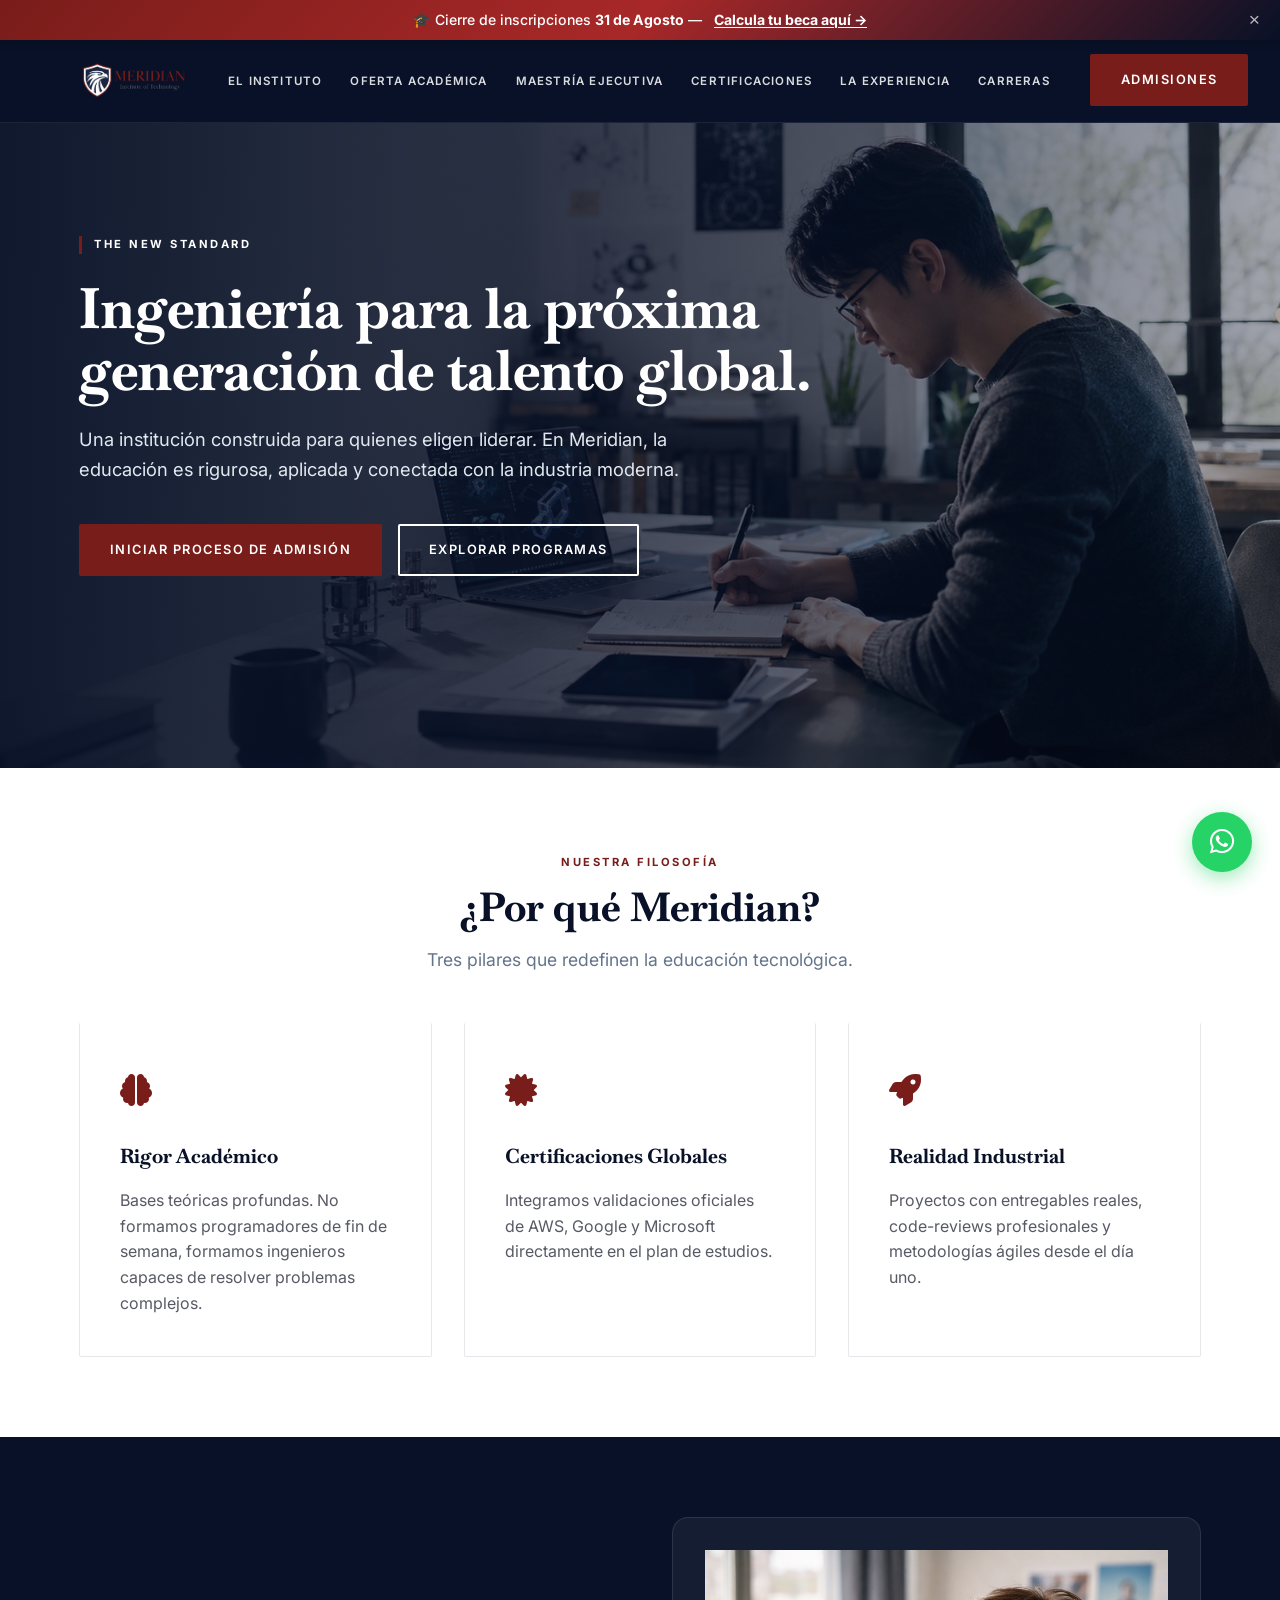
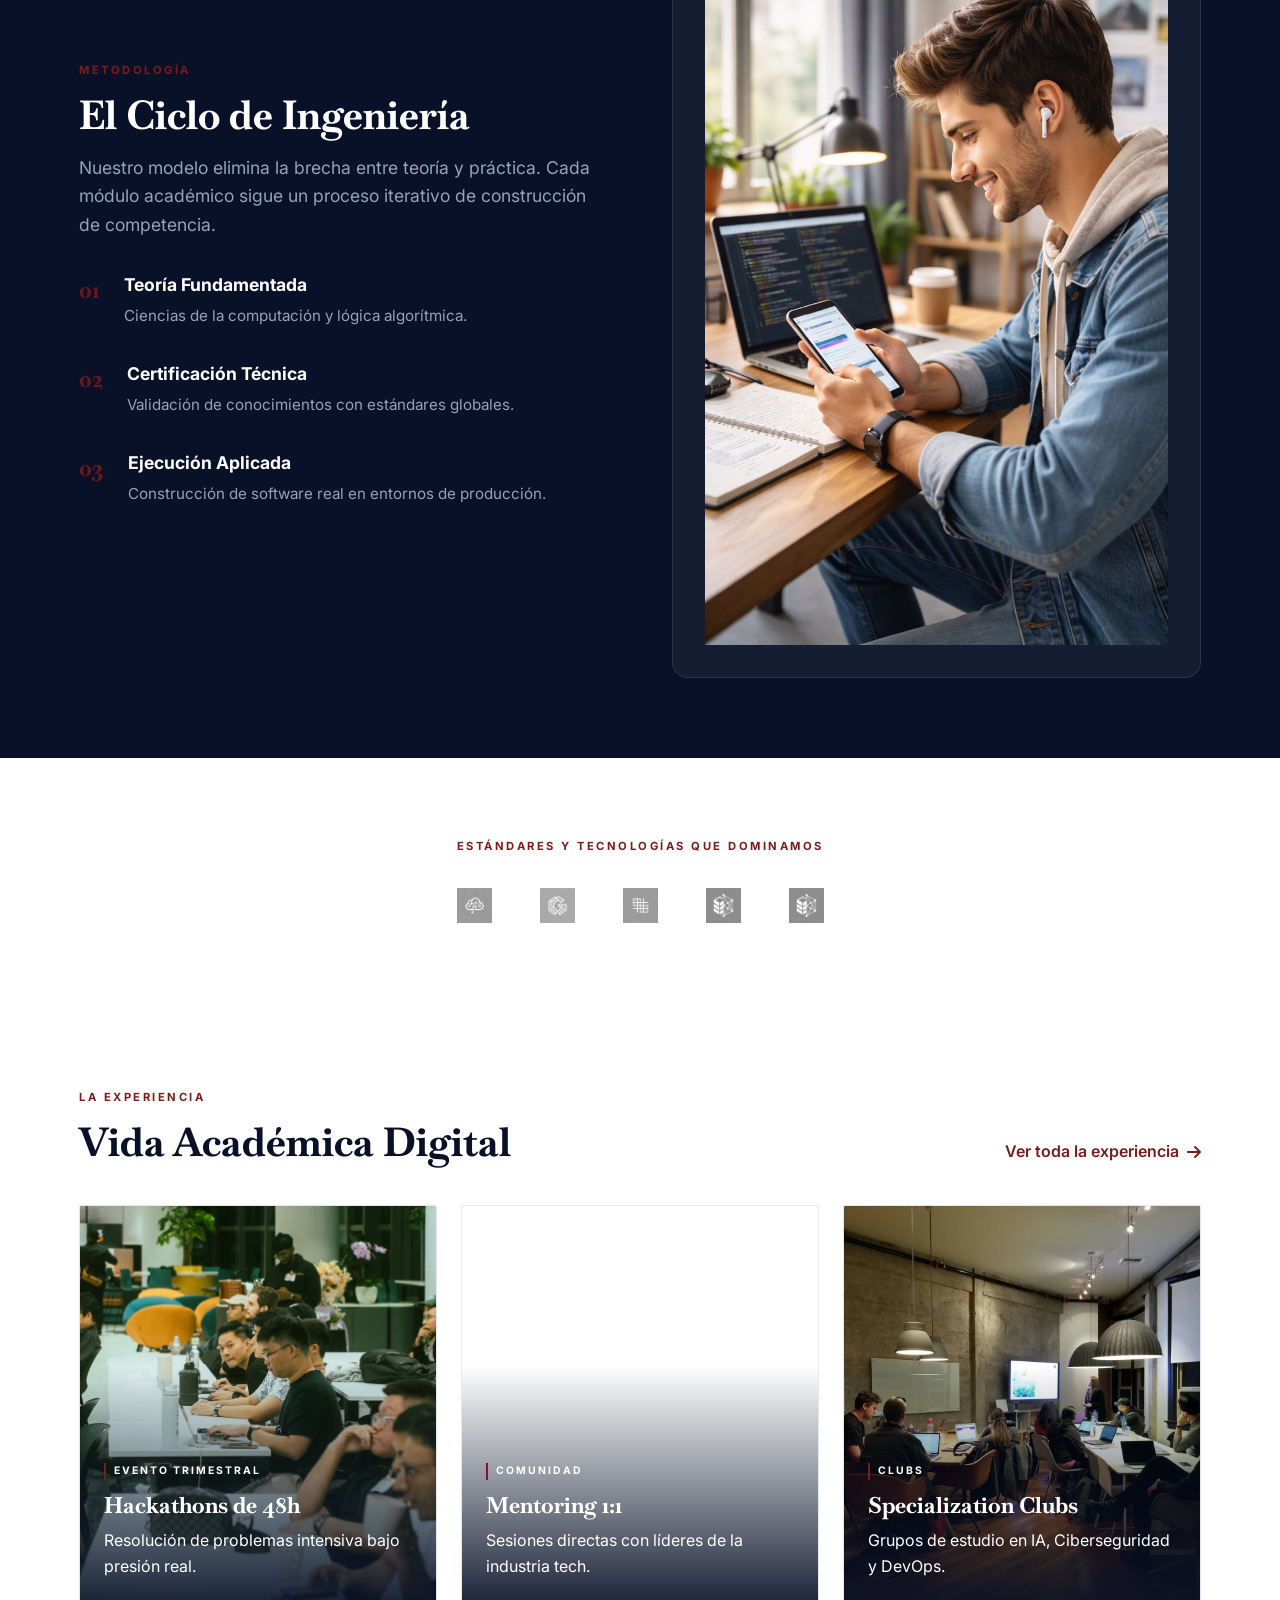
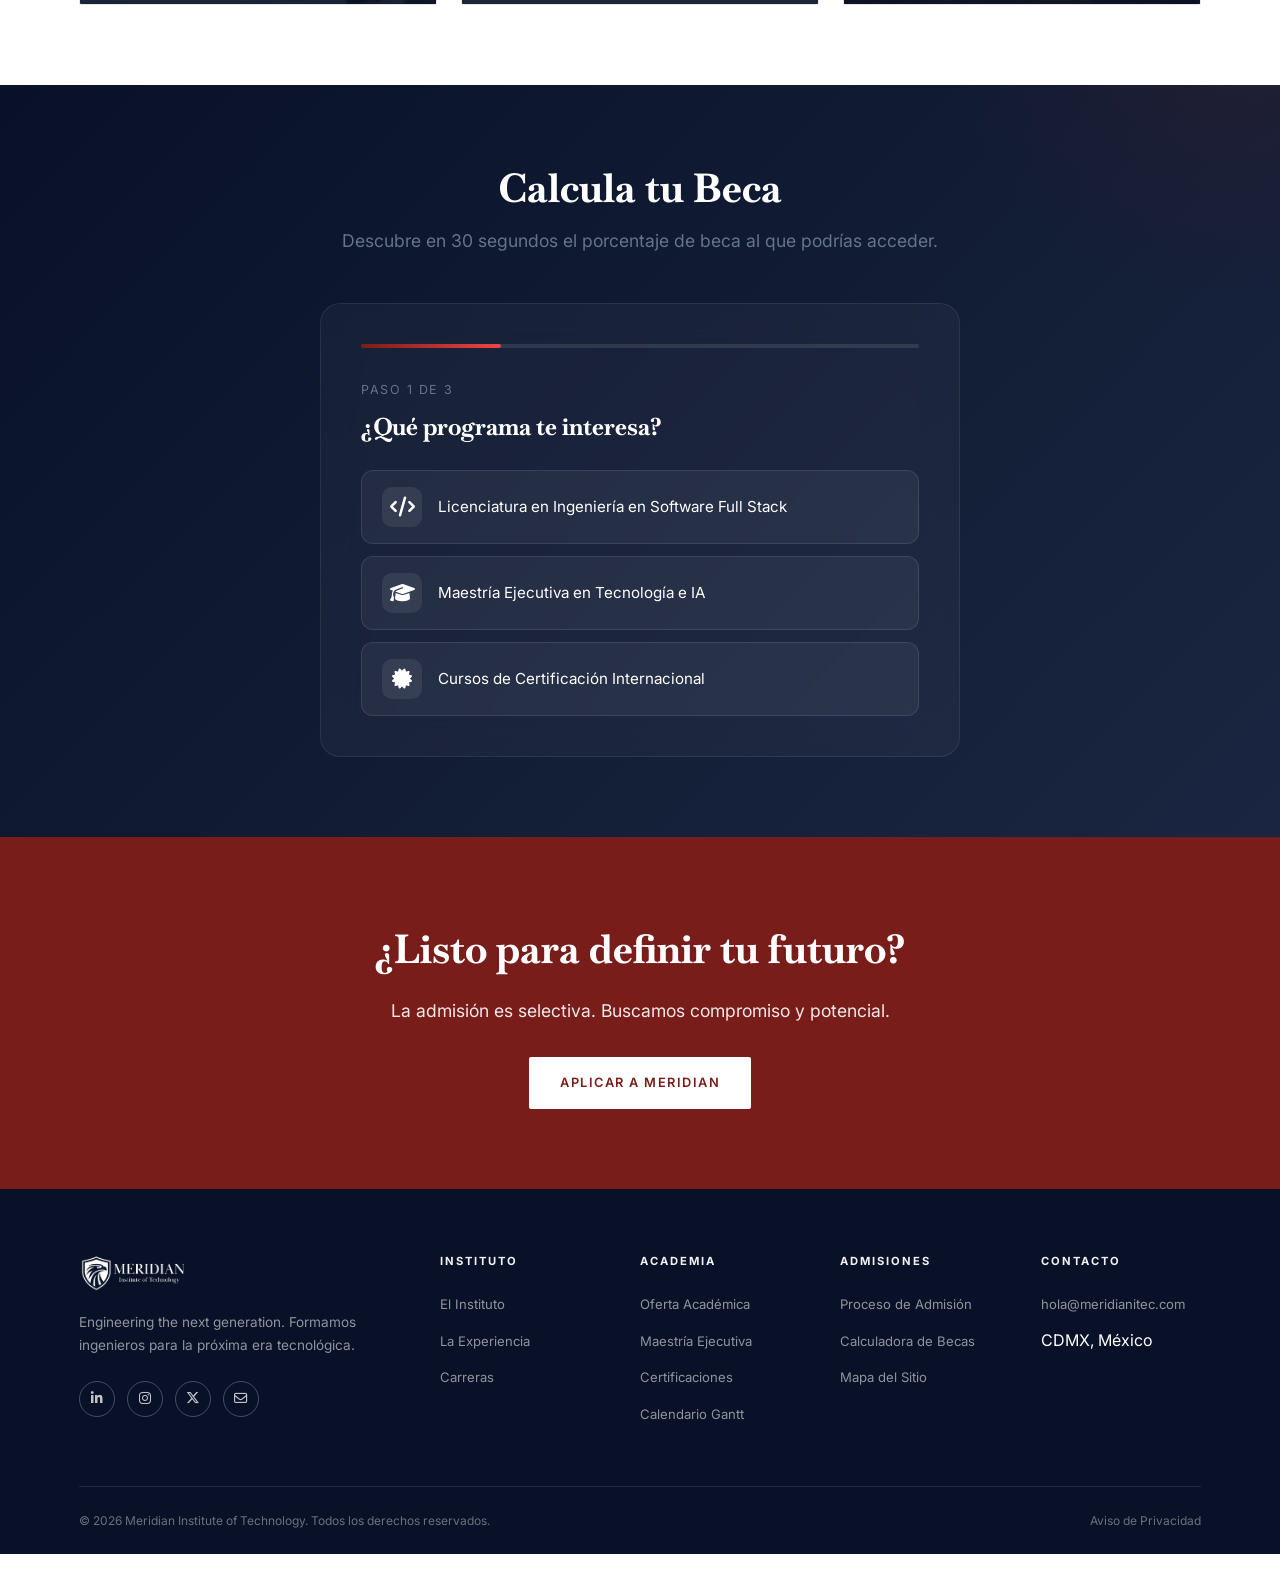
==== commit 92dd1e0b: "perf: optimizar imágenes, corregir dominio y bug de scroll del Gantt - Dominio: reemplazar meridian." ====
--- a/index.html
+++ b/index.html
@@ -9,11 +9,11 @@
     <title>Meridian Institute of Technology | Home</title>
     <!-- Open Graph / Social Media Metatags -->
     <meta property="og:type" content="website">
-    <meta property="og:url" content="https://meridian.edu.mx/index.html">
+    <meta property="og:url" content="https://meridianitec.com/index.html">
     <meta property="og:title" content="Meridian Institute of Technology | Home">
     <meta property="og:description"
         content="Meridian Institute of Technology: Ingeniería para la próxima generación de talento global. Educación rigurosa y conectada con la industria.">
-    <meta property="og:image" content="https://meridian.edu.mx/assets/social-share.jpg">
+    <meta property="og:image" content="https://meridianitec.com/assets/social-share.jpg">
 
     <link rel="icon" href="assets/meridian-logo-tab.png" type="image/png">
 
@@ -45,7 +45,7 @@
         <div class="container nav-container">
             <div class="logo">
                 <a href="index.html">
-                    <img src="assets/logo-meridian.jpg" alt="Meridian Institute of Technology Logo">
+                    <img decoding="async" src="assets/logo-meridian.jpg" alt="Meridian Institute of Technology Logo">
                 </a>
             </div>
 
@@ -74,7 +74,7 @@
         <section class="hero-section">
             <div class="hero-bg-overlay"></div>
             <!-- Imagen de fondo sugerida: assets/hero-bg.jpg -->
-            <img src="assets/hero-bg.jpg" alt="Campus Tecnológico Meridian" class="hero-bg-img" width="1920" height="1080">
+            <img fetchpriority="high" decoding="async" src="assets/hero-bg.jpg" alt="Campus Tecnológico Meridian" class="hero-bg-img" width="1920" height="1080">
 
             <div class="container hero-content">
                 <span class="hero-eyebrow">The New Standard</span>
@@ -177,8 +177,8 @@
                     <div class="visual-content">
                         <!-- Espacio para gráfico interactivo o imagen ilustrativa -->
                         <div class="model-graphic-container glass-panel">
-                            <img src="assets/model-diagram.png" alt="Diagrama del Modelo Educativo Meridian"
-                                class="graphic-img">
+                            <img src="assets/model-diagram.jpg" alt="Estudiante Meridian aprendiendo con laptop y móvil"
+                                class="graphic-img" loading="lazy" decoding="async">
                         </div>
                     </div>
                 </div>
@@ -191,11 +191,11 @@
                 <p class="partners-label">Estándares y Tecnologías que dominamos</p>
                 <div class="logo-grid">
                     <!-- Logos deben estar en blanco/gris para armonía visual -->
-                    <img src="assets/logo-aws.png" alt="AWS" class="partner-logo">
-                    <img src="assets/logo-google.png" alt="Google Cloud" class="partner-logo">
-                    <img src="assets/logo-microsoft.png" alt="Microsoft" class="partner-logo">
-                    <img src="assets/logo-oracle.png" alt="Oracle" class="partner-logo">
-                    <img src="assets/logo-cisco.png" alt="Cisco" class="partner-logo">
+                    <img loading="lazy" decoding="async" src="assets/logo-aws.png" alt="AWS" class="partner-logo">
+                    <img loading="lazy" decoding="async" src="assets/logo-google.png" alt="Google Cloud" class="partner-logo">
+                    <img loading="lazy" decoding="async" src="assets/logo-microsoft.png" alt="Microsoft" class="partner-logo">
+                    <img loading="lazy" decoding="async" src="assets/logo-oracle.png" alt="Oracle" class="partner-logo">
+                    <img loading="lazy" decoding="async" src="assets/logo-cisco.png" alt="Cisco" class="partner-logo">
                 </div>
             </div>
         </section>
@@ -391,7 +391,7 @@
         <div class="container">
             <div class="footer-top">
                 <div class="footer-brand">
-                    <img src="assets/logo-meridian-bco.png" alt="Meridian Institute of Technology Logo"
+                    <img loading="lazy" decoding="async" src="assets/logo-meridian-bco.png" alt="Meridian Institute of Technology Logo"
                         class="footer-logo">
                     <p>Engineering the next generation. Formamos ingenieros para la próxima era tecnológica.</p>
                     <div class="social-links">
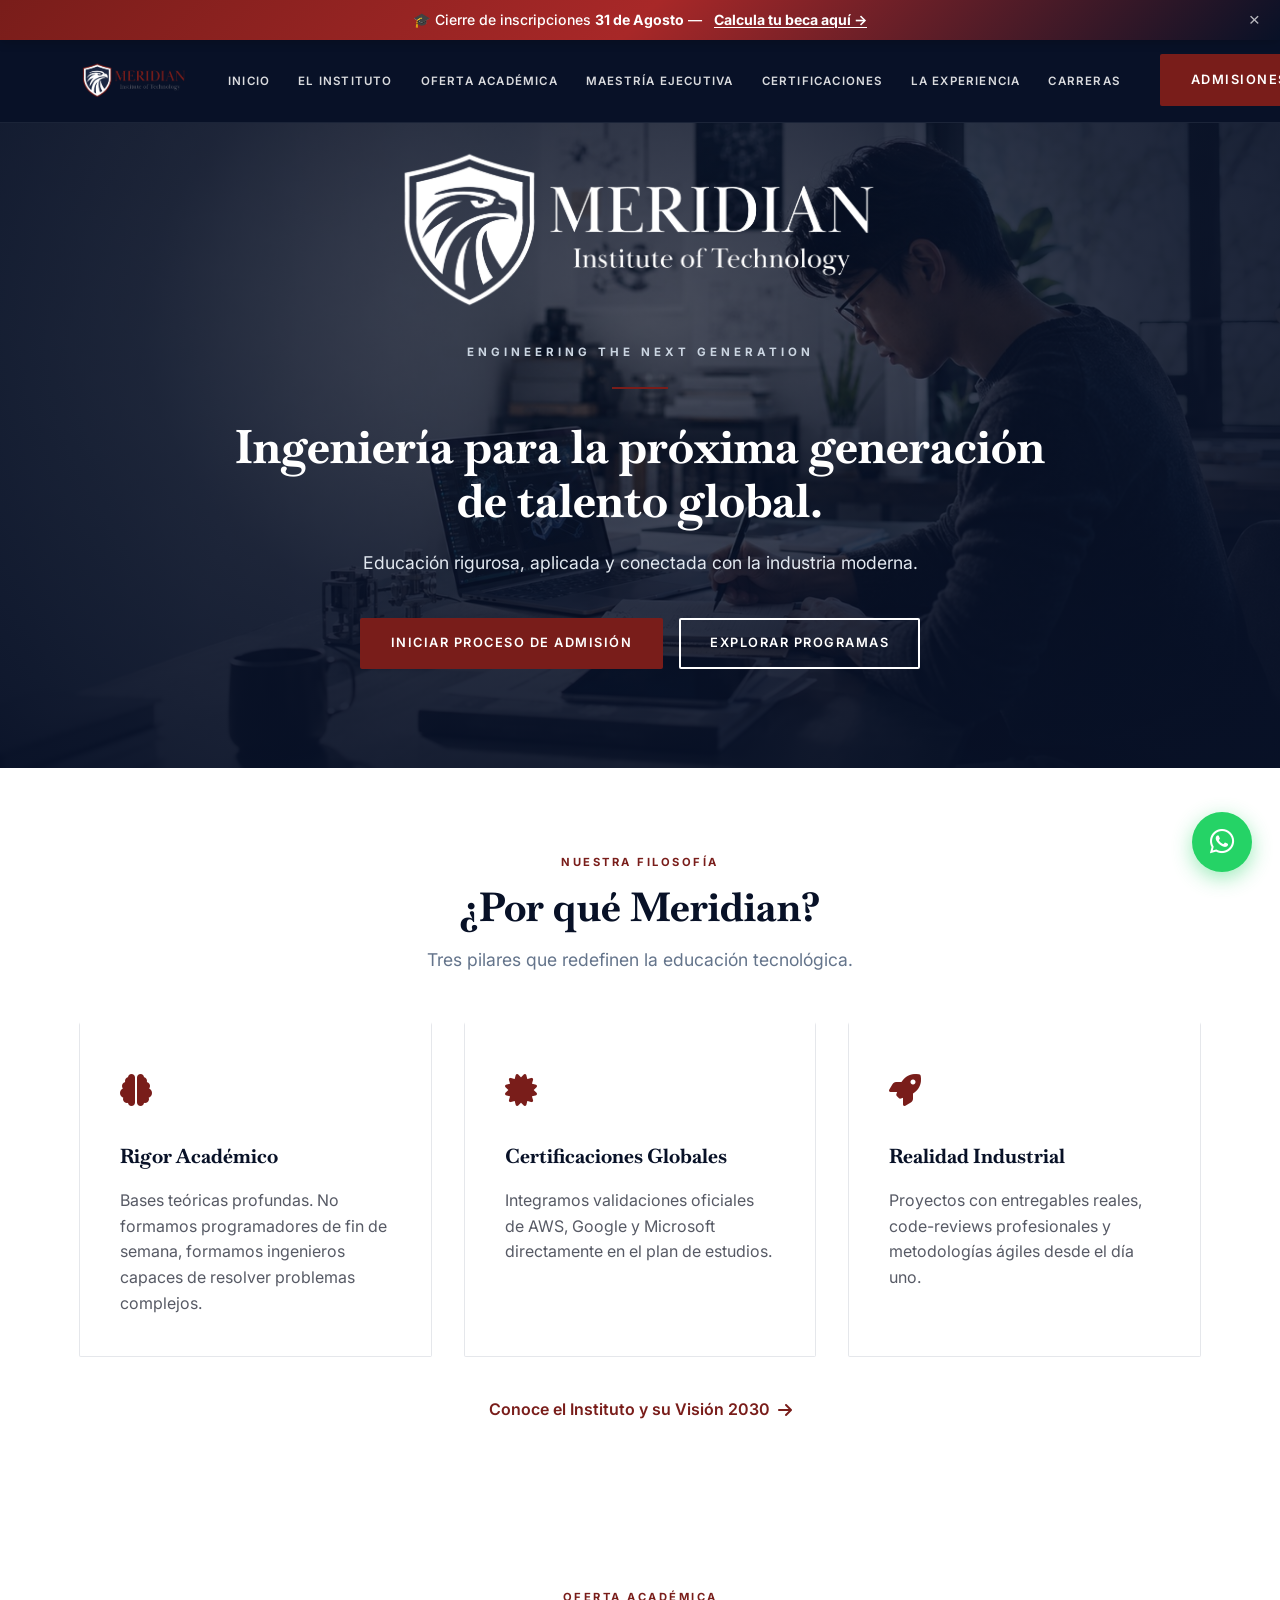
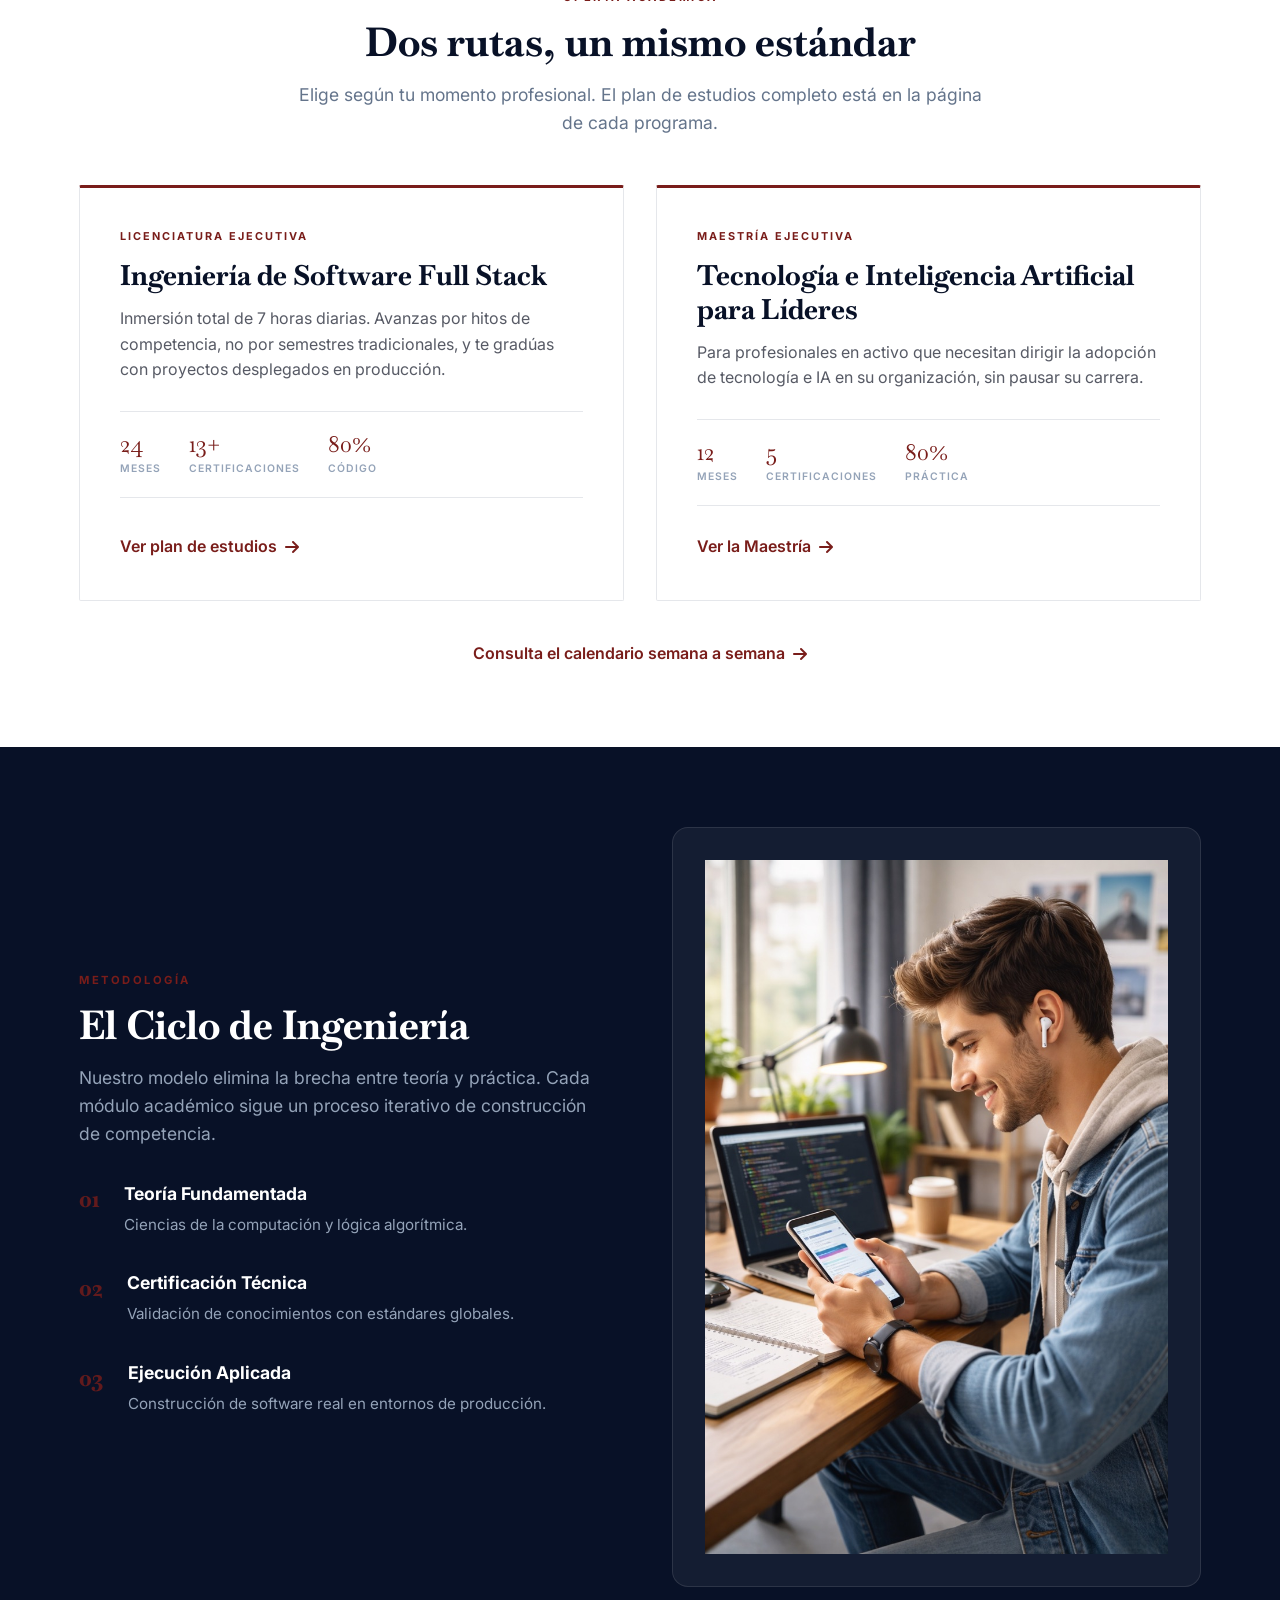
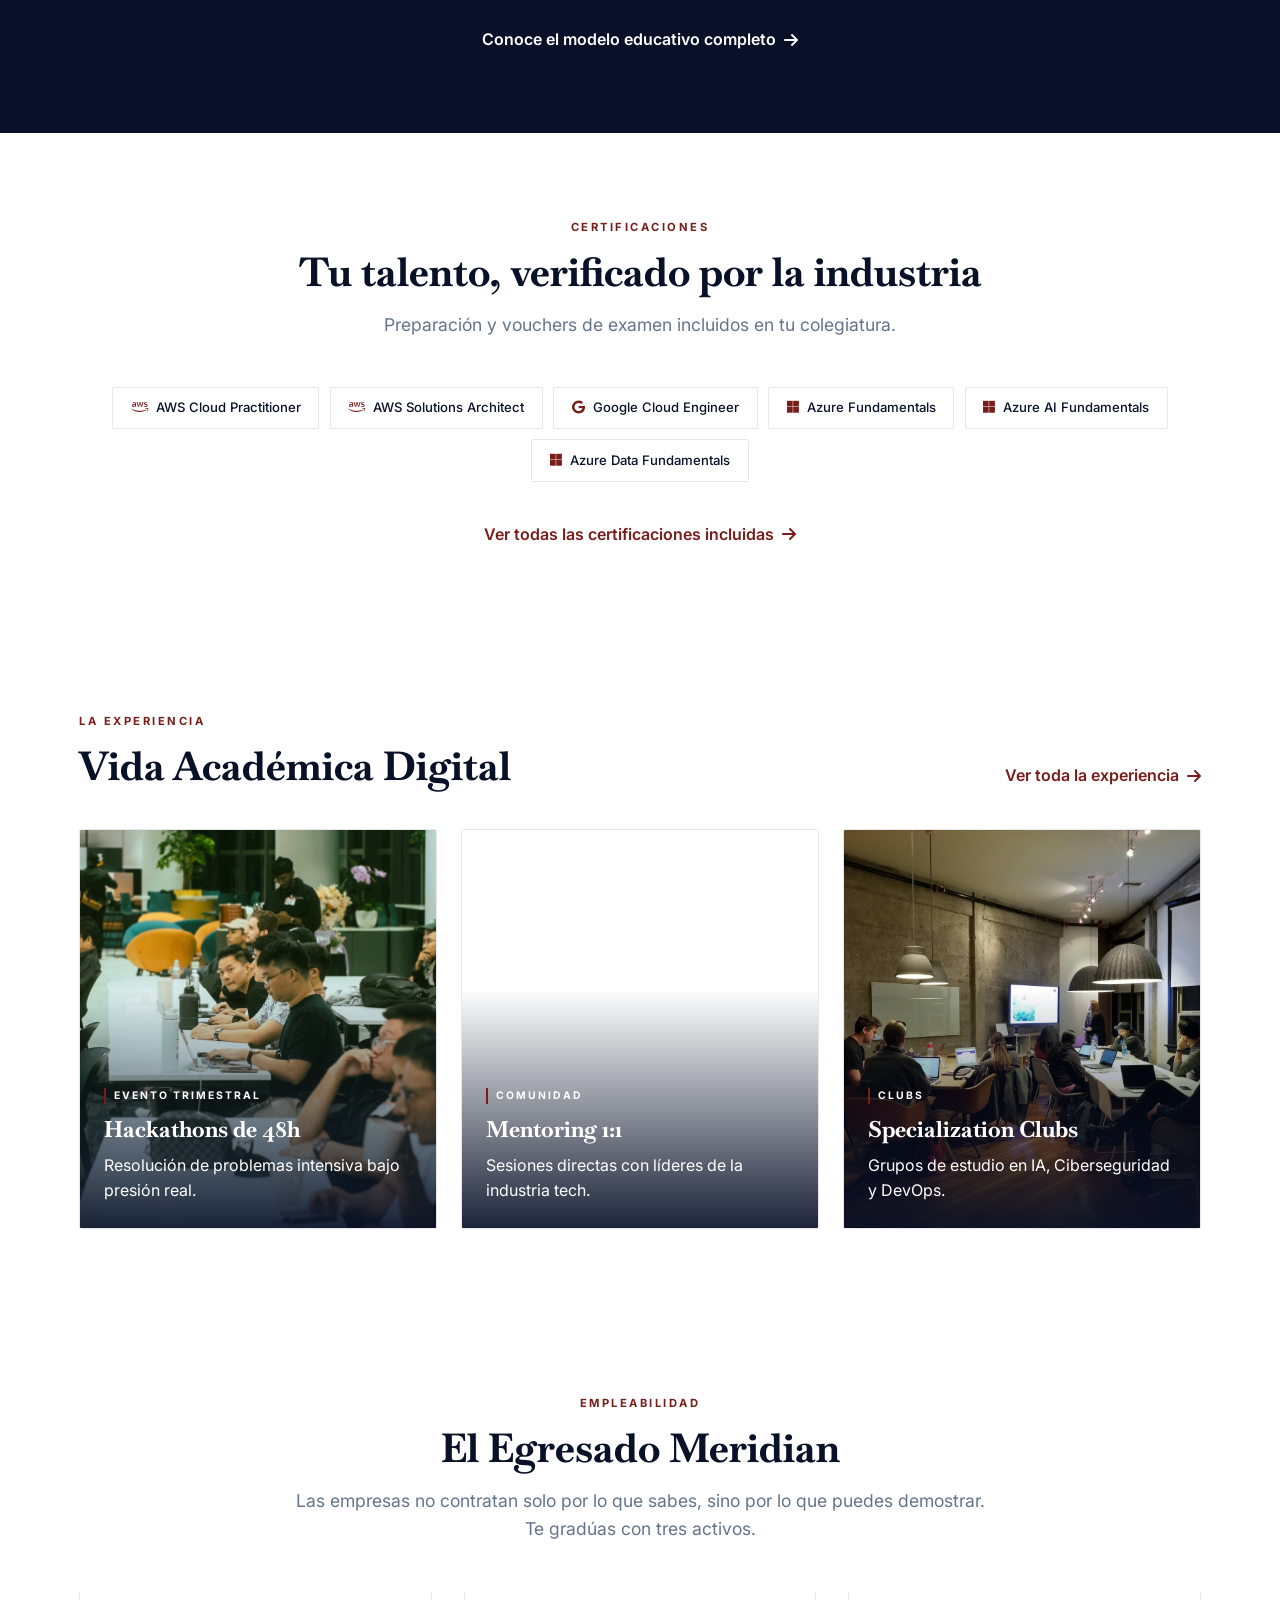
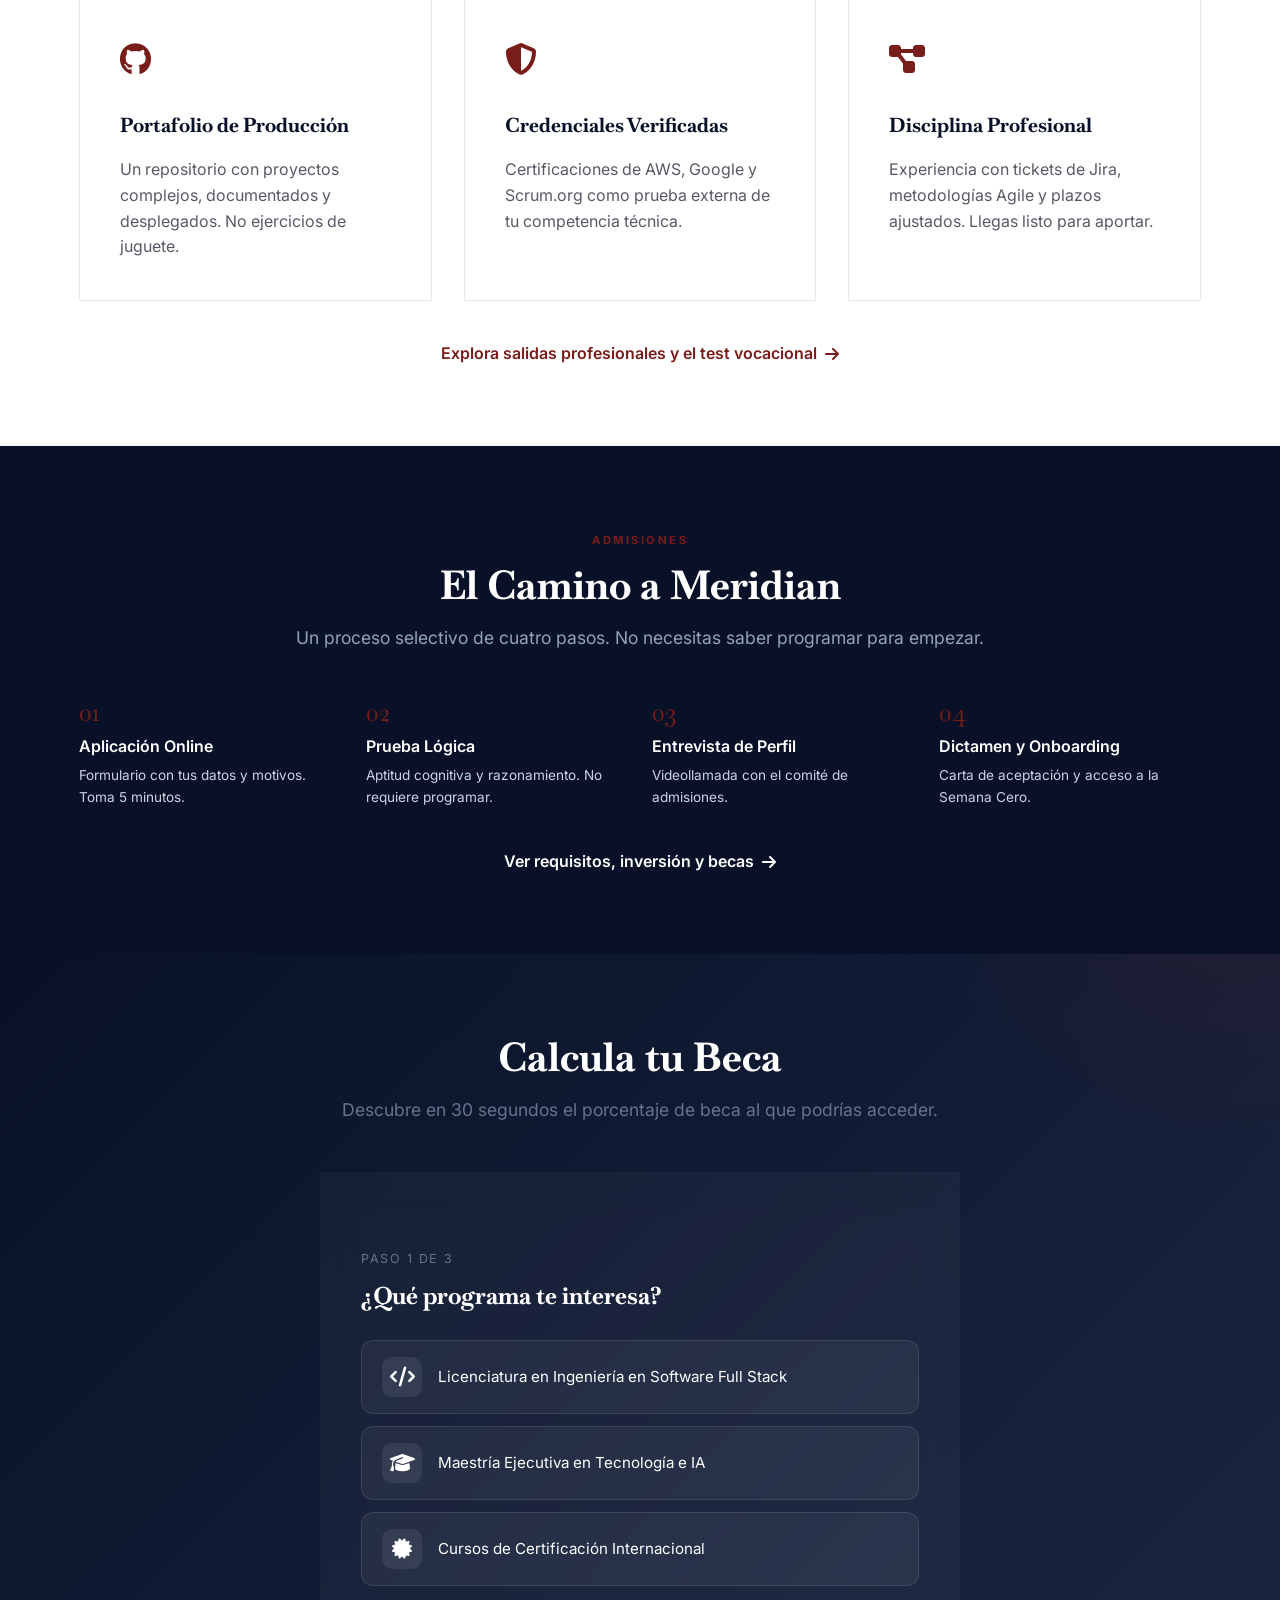
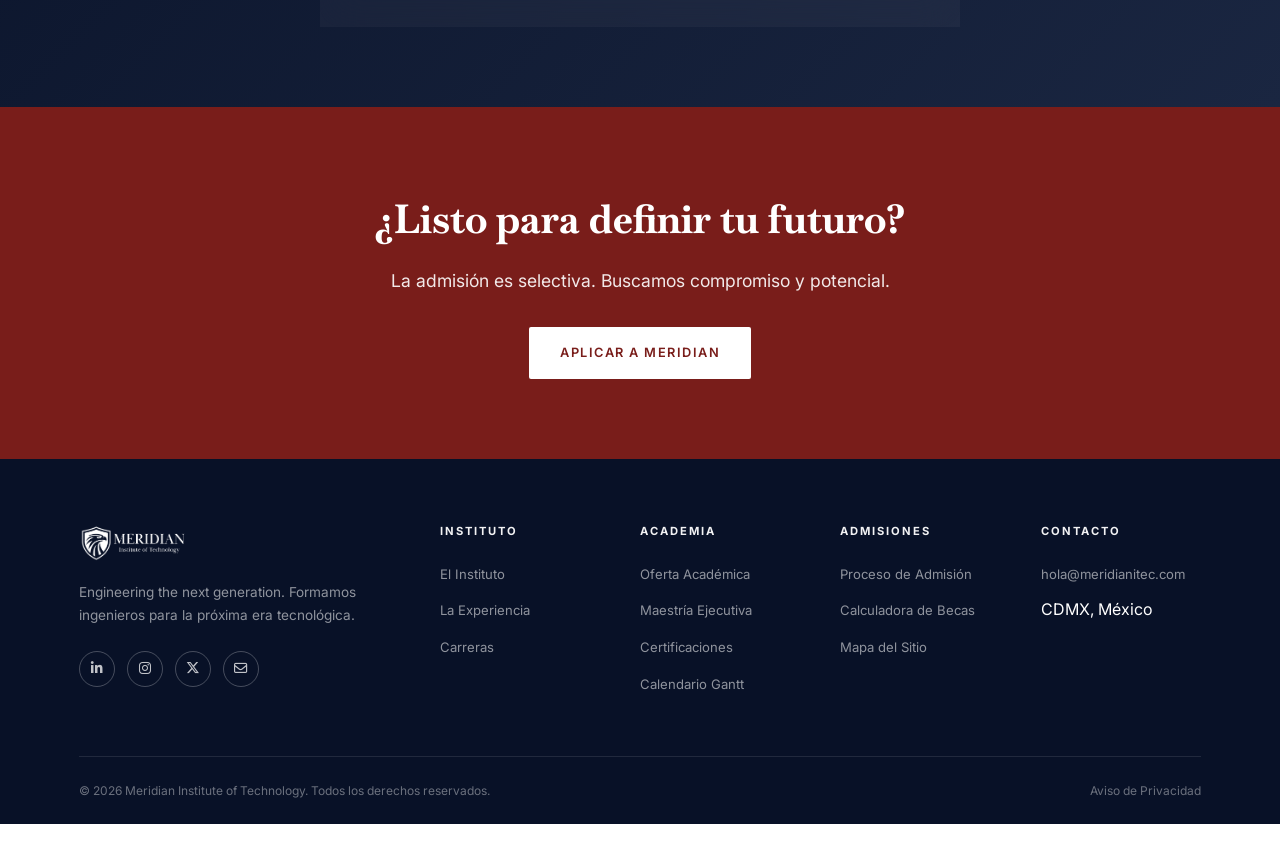
==== commit 06891a66: "feat: convertir el inicio en hub, portada de marca y enlace "Inicio" en el menú El inicio no adelant" ====
--- a/index.html
+++ b/index.html
@@ -51,6 +51,7 @@
 
             <nav class="main-nav">
                 <ul class="nav-list">
+                    <li><a href="index.html" class="nav-link">Inicio</a></li>
                     <li><a href="institute.html" class="nav-link">El Instituto</a></li>
                     <li><a href="programs.html" class="nav-link">Oferta Académica</a></li>
                     <li><a href="maestria-ejecutiva.html" class="nav-link">Maestría Ejecutiva</a></li>
@@ -70,28 +71,34 @@
     </header>
 
     <main>
-        <!-- 1. HERO SECTION -->
-        <section class="hero-section">
+        <!-- 1. PORTADA (COVER)
+             Presentación de marca: logo grande + mensaje breve, estilo portada
+             comercial. Usa la variante centrada .hero-cover de style.css; el
+             resto de páginas conserva el hero alineado a la izquierda. -->
+        <section class="hero-section hero-cover">
             <div class="hero-bg-overlay"></div>
-            <!-- Imagen de fondo sugerida: assets/hero-bg.jpg -->
-            <img fetchpriority="high" decoding="async" src="assets/hero-bg.jpg" alt="Campus Tecnológico Meridian" class="hero-bg-img" width="1920" height="1080">
-
-            <div class="container hero-content">
-                <span class="hero-eyebrow">The New Standard</span>
-                <h1 class="hero-title">Ingeniería para la próxima generación de talento global.</h1>
-                <p class="hero-subtitle">
-                    Una institución construida para quienes eligen liderar. En Meridian, la educación es rigurosa,
-                    aplicada y conectada con la industria moderna.
+            <img fetchpriority="high" decoding="async" src="assets/hero-bg.jpg" alt="Campus Tecnológico Meridian"
+                class="hero-bg-img" width="1920" height="1080">
+
+            <div class="container hero-cover-content">
+                <img src="assets/logo-meridian-bco.png" alt="Meridian Institute of Technology"
+                    class="hero-cover-logo" width="2041" height="711" fetchpriority="high" decoding="async">
+                <p class="hero-cover-tagline">Engineering the next generation</p>
+                <h1 class="hero-cover-title">Ingeniería para la próxima generación de talento global.</h1>
+                <p class="hero-cover-text">
+                    Educación rigurosa, aplicada y conectada con la industria moderna.
                 </p>
-                <div class="hero-buttons">
+                <div class="hero-cover-buttons">
                     <a href="admissions.html" class="btn btn-primary">Iniciar Proceso de Admisión</a>
                     <a href="programs.html" class="btn btn-outline">Explorar Programas</a>
                 </div>
             </div>
         </section>
 
-        <!-- 2. EL DIFERENCIAL (VALUE PROP) -->
-        <section class="section-padding differential-section">
+        <!-- 2. ¿POR QUÉ MERIDIAN? — adelanto de institute.html
+             Resume la filosofía; el detalle (Visión 2030, liderazgo académico)
+             vive en El Instituto. -->
+        <section id="por-que-meridian" class="section-padding differential-section">
             <div class="container">
                 <div class="section-header text-center">
                     <span class="section-eyebrow">Nuestra Filosofía</span>
@@ -136,10 +143,85 @@
                         </p>
                     </article>
                 </div>
-            </div>
-        </section>
-
-        <!-- 3. MODELO EDUCATIVO (PREVIEW) -->
+
+                <a href="institute.html" class="link-arrow link-arrow-center">
+                    Conoce el Instituto y su Visión 2030 <i class="fa-solid fa-arrow-right"></i>
+                </a>
+            </div>
+        </section>
+
+        <!-- 3. OFERTA ACADÉMICA — adelanto de programs.html y maestria-ejecutiva.html
+             Antes el inicio no mencionaba los programas, que son el producto
+             principal. Aquí se resumen; el plan de estudios completo vive en
+             cada página. -->
+        <section class="section-padding">
+            <div class="container">
+                <div class="section-header text-center">
+                    <span class="section-eyebrow">Oferta Académica</span>
+                    <h2 class="section-title">Dos rutas, un mismo estándar</h2>
+                    <p class="section-desc">Elige según tu momento profesional. El plan de estudios completo está en la
+                        página de cada programa.</p>
+                </div>
+
+                <div class="grid-2-col">
+                    <article class="program-card">
+                        <p class="program-card-eyebrow">Licenciatura Ejecutiva</p>
+                        <h3 class="program-card-title">Ingeniería de Software Full Stack</h3>
+                        <p class="program-card-text">
+                            Inmersión total de 7 horas diarias. Avanzas por hitos de competencia, no por semestres
+                            tradicionales, y te gradúas con proyectos desplegados en producción.
+                        </p>
+                        <div class="program-card-stats">
+                            <div>
+                                <div class="program-stat-num">24</div>
+                                <div class="program-stat-label">Meses</div>
+                            </div>
+                            <div>
+                                <div class="program-stat-num">13+</div>
+                                <div class="program-stat-label">Certificaciones</div>
+                            </div>
+                            <div>
+                                <div class="program-stat-num">80%</div>
+                                <div class="program-stat-label">Código</div>
+                            </div>
+                        </div>
+                        <a href="programs.html" class="link-arrow">Ver plan de estudios <i
+                                class="fa-solid fa-arrow-right"></i></a>
+                    </article>
+
+                    <article class="program-card">
+                        <p class="program-card-eyebrow">Maestría Ejecutiva</p>
+                        <h3 class="program-card-title">Tecnología e Inteligencia Artificial para Líderes</h3>
+                        <p class="program-card-text">
+                            Para profesionales en activo que necesitan dirigir la adopción de tecnología e IA en su
+                            organización, sin pausar su carrera.
+                        </p>
+                        <div class="program-card-stats">
+                            <div>
+                                <div class="program-stat-num">12</div>
+                                <div class="program-stat-label">Meses</div>
+                            </div>
+                            <div>
+                                <div class="program-stat-num">5</div>
+                                <div class="program-stat-label">Certificaciones</div>
+                            </div>
+                            <div>
+                                <div class="program-stat-num">80%</div>
+                                <div class="program-stat-label">Práctica</div>
+                            </div>
+                        </div>
+                        <a href="maestria-ejecutiva.html" class="link-arrow">Ver la Maestría <i
+                                class="fa-solid fa-arrow-right"></i></a>
+                    </article>
+                </div>
+
+                <a href="gantt-programa.html" class="link-arrow link-arrow-center">
+                    Consulta el calendario semana a semana <i class="fa-solid fa-arrow-right"></i>
+                </a>
+            </div>
+        </section>
+
+        <!-- 4. MODELO EDUCATIVO — adelanto del método (detalle en institute.html) -->
         <section class="section-padding educational-model-section dark-bg">
             <div class="container">
                 <div class="split-layout">
@@ -175,32 +257,53 @@
                         </ul>
                     </div>
                     <div class="visual-content">
-                        <!-- Espacio para gráfico interactivo o imagen ilustrativa -->
                         <div class="model-graphic-container glass-panel">
                             <img src="assets/model-diagram.jpg" alt="Estudiante Meridian aprendiendo con laptop y móvil"
                                 class="graphic-img" loading="lazy" decoding="async">
                         </div>
                     </div>
                 </div>
-            </div>
-        </section>
-
-        <!-- 4. SOCIAL PROOF & PARTNERS -->
+
+                <a href="institute.html" class="link-arrow link-arrow-center">
+                    Conoce el modelo educativo completo <i class="fa-solid fa-arrow-right"></i>
+                </a>
+            </div>
+        </section>
+
+        <!-- 5. CERTIFICACIONES — adelanto de certifications.html
+             Antes era solo una tira de logos sin contexto ni enlace: el visitante
+             no sabía que las certificaciones vienen incluidas ni dónde ampliar. -->
         <section class="section-padding partners-section">
             <div class="container text-center">
-                <p class="partners-label">Estándares y Tecnologías que dominamos</p>
-                <div class="logo-grid">
-                    <!-- Logos deben estar en blanco/gris para armonía visual -->
-                    <img loading="lazy" decoding="async" src="assets/logo-aws.png" alt="AWS" class="partner-logo">
-                    <img loading="lazy" decoding="async" src="assets/logo-google.png" alt="Google Cloud" class="partner-logo">
-                    <img loading="lazy" decoding="async" src="assets/logo-microsoft.png" alt="Microsoft" class="partner-logo">
-                    <img loading="lazy" decoding="async" src="assets/logo-oracle.png" alt="Oracle" class="partner-logo">
-                    <img loading="lazy" decoding="async" src="assets/logo-cisco.png" alt="Cisco" class="partner-logo">
-                </div>
-            </div>
-        </section>
-
-        <!-- 5. EXPERIENCIA DIGITAL -->
+                <div class="section-header text-center">
+                    <span class="section-eyebrow">Certificaciones</span>
+                    <h2 class="section-title">Tu talento, verificado por la industria</h2>
+                    <p class="section-desc">Preparación y vouchers de examen incluidos en tu colegiatura.</p>
+                </div>
+
+                <div class="cert-chip-grid">
+                    <span class="cert-chip"><i class="fa-brands fa-aws"></i> AWS Cloud Practitioner</span>
+                    <span class="cert-chip"><i class="fa-brands fa-aws"></i> AWS Solutions Architect</span>
+                    <span class="cert-chip"><i class="fa-brands fa-google"></i> Google Cloud Engineer</span>
+                    <span class="cert-chip"><i class="fa-brands fa-microsoft"></i> Azure Fundamentals</span>
+                    <span class="cert-chip"><i class="fa-brands fa-microsoft"></i> Azure AI Fundamentals</span>
+                    <span class="cert-chip"><i class="fa-brands fa-microsoft"></i> Azure Data Fundamentals</span>
+                </div>
+
+                <!-- Se retiró aquí la tira de "logos de socios": los archivos
+                     assets/logo-*.png no son logotipos de marca reales sino
+                     íconos genéricos blancos (oracle y cisco son el mismo
+                     archivo) y resultaban invisibles sobre fondo blanco. Los
+                     chips de arriba comunican lo mismo de forma verificable.
+                     Pendiente: sustituirlos por logotipos oficiales. -->
+
+                <a href="certifications.html" class="link-arrow link-arrow-center">
+                    Ver todas las certificaciones incluidas <i class="fa-solid fa-arrow-right"></i>
+                </a>
+            </div>
+        </section>
+
+        <!-- 6. LA EXPERIENCIA — adelanto de experience.html (clubes, Semana Cero, mentoring) -->
         <section class="section-padding experience-section">
             <div class="container">
                 <div class="section-header-row">
@@ -212,7 +315,7 @@
                             class="fa-solid fa-arrow-right"></i></a>
                 </div>
 
-                <!-- Estructura básica de Slider/Carrusel -->
+                <!-- Rejilla de 3 tarjetas (no es carrusel: no hay JS de slider) -->
                 <div class="experience-slider-wrapper">
                     <div class="experience-grid">
                         <!-- Card 1 -->
@@ -249,7 +352,99 @@
             </div>
         </section>
 
-        <!-- CALCULADORA DE BECAS -->
+        <!-- 7. CARRERAS — adelanto de careers.html
+             Cierra la pregunta "¿y después qué?": con qué sale el egresado. -->
+        <section class="section-padding">
+            <div class="container">
+                <div class="section-header text-center">
+                    <span class="section-eyebrow">Empleabilidad</span>
+                    <h2 class="section-title">El Egresado Meridian</h2>
+                    <p class="section-desc">Las empresas no contratan solo por lo que sabes, sino por lo que puedes
+                        demostrar. Te gradúas con tres activos.</p>
+                </div>
+
+                <div class="grid-3-col">
+                    <article class="card-feature">
+                        <div class="card-icon">
+                            <i class="fa-brands fa-github"></i>
+                        </div>
+                        <h3 class="card-title">Portafolio de Producción</h3>
+                        <p class="card-text">
+                            Un repositorio con proyectos complejos, documentados y desplegados. No ejercicios de
+                            juguete.
+                        </p>
+                    </article>
+
+                    <article class="card-feature">
+                        <div class="card-icon">
+                            <i class="fa-solid fa-shield-halved"></i>
+                        </div>
+                        <h3 class="card-title">Credenciales Verificadas</h3>
+                        <p class="card-text">
+                            Certificaciones de AWS, Google y Scrum.org como prueba externa de tu competencia técnica.
+                        </p>
+                    </article>
+
+                    <article class="card-feature">
+                        <div class="card-icon">
+                            <i class="fa-solid fa-diagram-project"></i>
+                        </div>
+                        <h3 class="card-title">Disciplina Profesional</h3>
+                        <p class="card-text">
+                            Experiencia con tickets de Jira, metodologías Agile y plazos ajustados. Llegas listo para
+                            aportar.
+                        </p>
+                    </article>
+                </div>
+
+                <a href="careers.html" class="link-arrow link-arrow-center">
+                    Explora salidas profesionales y el test vocacional <i class="fa-solid fa-arrow-right"></i>
+                </a>
+            </div>
+        </section>
+
+        <!-- 8. ADMISIONES — adelanto de admissions.html
+             El proceso estaba solo en su página; aquí se resume para que nadie
+             abandone el inicio sin saber cómo se entra. -->
+        <section class="section-padding dark-bg">
+            <div class="container">
+                <div class="section-header text-center">
+                    <span class="section-eyebrow">Admisiones</span>
+                    <h2 class="section-title">El Camino a Meridian</h2>
+                    <p class="section-desc">Un proceso selectivo de cuatro pasos. No necesitas saber programar para
+                        empezar.</p>
+                </div>
+
+                <div class="steps-row">
+                    <div>
+                        <div class="step-mini-num">01</div>
+                        <p class="step-mini-title">Aplicación Online</p>
+                        <p class="step-mini-text">Formulario con tus datos y motivos. Toma 5 minutos.</p>
+                    </div>
+                    <div>
+                        <div class="step-mini-num">02</div>
+                        <p class="step-mini-title">Prueba Lógica</p>
+                        <p class="step-mini-text">Aptitud cognitiva y razonamiento. No requiere programar.</p>
+                    </div>
+                    <div>
+                        <div class="step-mini-num">03</div>
+                        <p class="step-mini-title">Entrevista de Perfil</p>
+                        <p class="step-mini-text">Videollamada con el comité de admisiones.</p>
+                    </div>
+                    <div>
+                        <div class="step-mini-num">04</div>
+                        <p class="step-mini-title">Dictamen y Onboarding</p>
+                        <p class="step-mini-text">Carta de aceptación y acceso a la Semana Cero.</p>
+                    </div>
+                </div>
+
+                <a href="admissions.html" class="link-arrow link-arrow-center">
+                    Ver requisitos, inversión y becas <i class="fa-solid fa-arrow-right"></i>
+                </a>
+            </div>
+        </section>
+
+        <!-- 9. CALCULADORA DE BECAS — herramienta de conversión propia del inicio -->
         <section id="calculadora-becas" class="section-padding scholarship-section">
             <div class="container">
                 <div class="section-header text-center">
@@ -376,7 +571,7 @@
             </div>
         </section>
 
-        <!-- CALL TO ACTION FINAL -->
+        <!-- 10. CIERRE — llamado final a admisiones -->
         <section class="cta-section theme-red">
             <div class="container text-center">
                 <h2 class="cta-title">¿Listo para definir tu futuro?</h2>
@@ -453,7 +648,7 @@
         <i class="fa-brands fa-whatsapp"></i>
     </a>
 
-    <!-- Social Proof Toasts -->
+    <!-- Contenedor de toasts de confirmación (solo acciones reales del usuario) -->
     <div id="social-proof-container" class="social-proof-container"></div>
 
     <!-- Script Global -->
--- a/style.css
+++ b/style.css
@@ -2810,4 +2810,295 @@
     body:has(.sticky-promo-bar:not(.promo-bar-hidden)) .main-header {
         top: 34px;
     }
-}+}
+
+/* =========================================
+   12. PORTADA DEL INDEX (HERO COVER)
+   Variante centrada tipo "cover" de presentación comercial:
+   logo grande + mensaje breve. Se usa SOLO en index.html
+   (.hero-section.hero-cover); el resto de páginas conserva
+   el hero alineado a la izquierda.
+   ========================================= */
+.hero-cover {
+    text-align: center;
+    justify-content: center;
+}
+
+/* El overlay por defecto es un degradado izquierda->derecha pensado para
+   texto alineado a la izquierda. En la portada centramos la atención. */
+.hero-cover .hero-bg-overlay {
+    background: radial-gradient(ellipse at 50% 45%,
+            rgba(8, 17, 39, 0.62) 0%,
+            rgba(8, 17, 39, 0.88) 55%,
+            rgba(8, 17, 39, 0.97) 100%);
+}
+
+.hero-cover-content {
+    max-width: 880px;
+    margin: 0 auto;
+    display: flex;
+    flex-direction: column;
+    align-items: center;
+}
+
+.hero-cover-logo {
+    width: min(500px, 74vw);
+    height: auto;
+    margin-bottom: 2rem;
+}
+
+.hero-cover-tagline {
+    font-family: var(--font-body);
+    text-transform: uppercase;
+    letter-spacing: 4px;
+    font-size: 0.72rem;
+    font-weight: 700;
+    color: #cbd5e1;
+    margin-bottom: 2rem;
+    padding-bottom: 1.75rem;
+    position: relative;
+}
+
+.hero-cover-tagline::after {
+    content: "";
+    position: absolute;
+    bottom: 0;
+    left: 50%;
+    transform: translateX(-50%);
+    width: 56px;
+    height: 2px;
+    background: var(--primary-color);
+}
+
+.hero-cover-title {
+    font-family: var(--font-display);
+    font-size: 2.9rem;
+    line-height: 1.15;
+    font-weight: 700;
+    color: white;
+    margin-bottom: 1.25rem;
+}
+
+.hero-cover-text {
+    font-size: 1.1rem;
+    line-height: 1.7;
+    color: #e2e8f0;
+    max-width: 620px;
+    margin: 0 auto 2.5rem;
+}
+
+.hero-cover-buttons {
+    display: flex;
+    gap: 1rem;
+    justify-content: center;
+    flex-wrap: wrap;
+}
+
+/* =========================================
+   13. SECCIONES RESUMEN DEL INDEX (HUB)
+   El inicio funciona como índice comercial: cada bloque adelanta
+   el contenido de otra página y enlaza a ella, para no duplicar
+   información ni dejarla escondida.
+   ========================================= */
+.grid-2-col {
+    display: grid;
+    grid-template-columns: repeat(2, 1fr);
+    gap: 2rem;
+}
+
+/* Tarjeta de programa (adelanto de programs.html / maestria-ejecutiva.html) */
+.program-card {
+    display: flex;
+    flex-direction: column;
+    background: white;
+    border: 1px solid #e5e7eb;
+    border-top: 3px solid var(--primary-color);
+    border-radius: var(--border-radius);
+    padding: 2.5rem;
+    transition: var(--transition);
+}
+
+.program-card:hover {
+    box-shadow: var(--shadow-lg);
+    transform: translateY(-4px);
+}
+
+.program-card-eyebrow {
+    text-transform: uppercase;
+    letter-spacing: 2px;
+    font-size: 0.68rem;
+    font-weight: 700;
+    color: var(--primary-color);
+    margin-bottom: 0.85rem;
+}
+
+.program-card-title {
+    font-family: var(--font-display);
+    font-size: 1.75rem;
+    line-height: 1.2;
+    color: var(--text-strong);
+    margin-bottom: 0.85rem;
+}
+
+.program-card-text {
+    color: var(--text-main);
+    margin-bottom: 1.75rem;
+}
+
+.program-card-stats {
+    display: flex;
+    flex-wrap: wrap;
+    gap: 1.75rem;
+    padding: 1.25rem 0;
+    border-top: 1px solid #e5e7eb;
+    border-bottom: 1px solid #e5e7eb;
+    margin-bottom: 1.75rem;
+}
+
+.program-stat-num {
+    font-family: var(--font-display);
+    font-size: 1.5rem;
+    line-height: 1;
+    color: var(--primary-color);
+    margin-bottom: 0.3rem;
+}
+
+.program-stat-label {
+    text-transform: uppercase;
+    letter-spacing: 1px;
+    font-size: 0.65rem;
+    font-weight: 600;
+    color: var(--text-muted);
+}
+
+/* Empuja el enlace al pie de la tarjeta para alinear ambas columnas */
+.program-card .link-arrow {
+    margin-top: auto;
+}
+
+/* Chips de certificaciones (adelanto de certifications.html) */
+.cert-chip-grid {
+    display: flex;
+    flex-wrap: wrap;
+    justify-content: center;
+    gap: 0.65rem;
+    margin-bottom: 2.5rem;
+}
+
+.cert-chip {
+    display: inline-flex;
+    align-items: center;
+    gap: 0.5rem;
+    background: white;
+    border: 1px solid #e5e7eb;
+    border-radius: var(--border-radius);
+    padding: 0.6rem 1.1rem;
+    font-size: 0.82rem;
+    font-weight: 500;
+    color: var(--text-strong);
+}
+
+.cert-chip i {
+    color: var(--primary-color);
+    font-size: 0.85rem;
+}
+
+/* Enlace de sección centrado, para cerrar cada bloque resumen del index */
+.link-arrow-center {
+    justify-content: center;
+    margin-top: 2.5rem;
+}
+
+/* Sobre fondo oscuro el rojo institucional no contrasta: usamos blanco */
+.dark-bg .link-arrow {
+    color: #ffffff;
+}
+
+.dark-bg .link-arrow:hover {
+    color: #cbd5e1;
+}
+
+/* Pasos del proceso de admisión (adelanto de admissions.html) */
+.steps-row {
+    display: grid;
+    grid-template-columns: repeat(4, 1fr);
+    gap: 1.5rem;
+    margin-bottom: 2.5rem;
+}
+
+.step-mini-num {
+    font-family: var(--font-display);
+    font-size: 1.6rem;
+    color: var(--primary-color);
+    line-height: 1;
+    margin-bottom: 0.5rem;
+}
+
+.step-mini-title {
+    font-weight: 600;
+    color: var(--text-strong);
+    margin-bottom: 0.35rem;
+}
+
+.step-mini-text {
+    font-size: 0.85rem;
+    color: var(--text-main);
+}
+
+/* Variantes sobre fondo oscuro */
+.dark-bg .step-mini-title {
+    color: white;
+}
+
+.dark-bg .step-mini-text {
+    color: #cbd5e1;
+}
+
+.dark-bg .cert-chip {
+    background: rgba(255, 255, 255, 0.06);
+    border-color: rgba(255, 255, 255, 0.18);
+    color: white;
+}
+
+@media (max-width: 900px) {
+    .grid-2-col {
+        grid-template-columns: 1fr;
+    }
+
+    .steps-row {
+        grid-template-columns: repeat(2, 1fr);
+    }
+}
+
+@media (max-width: 768px) {
+    .hero-cover-title {
+        font-size: 2rem;
+    }
+
+    .hero-cover-text {
+        font-size: 1rem;
+    }
+
+    .hero-cover-logo {
+        margin-bottom: 1.5rem;
+    }
+
+    .hero-cover-buttons {
+        flex-direction: column;
+        width: 100%;
+    }
+
+    .hero-cover-buttons .btn {
+        width: 100%;
+    }
+
+    .program-card {
+        padding: 1.75rem;
+    }
+}
+
+@media (max-width: 480px) {
+    .steps-row {
+        grid-template-columns: 1fr;
+    }
+}
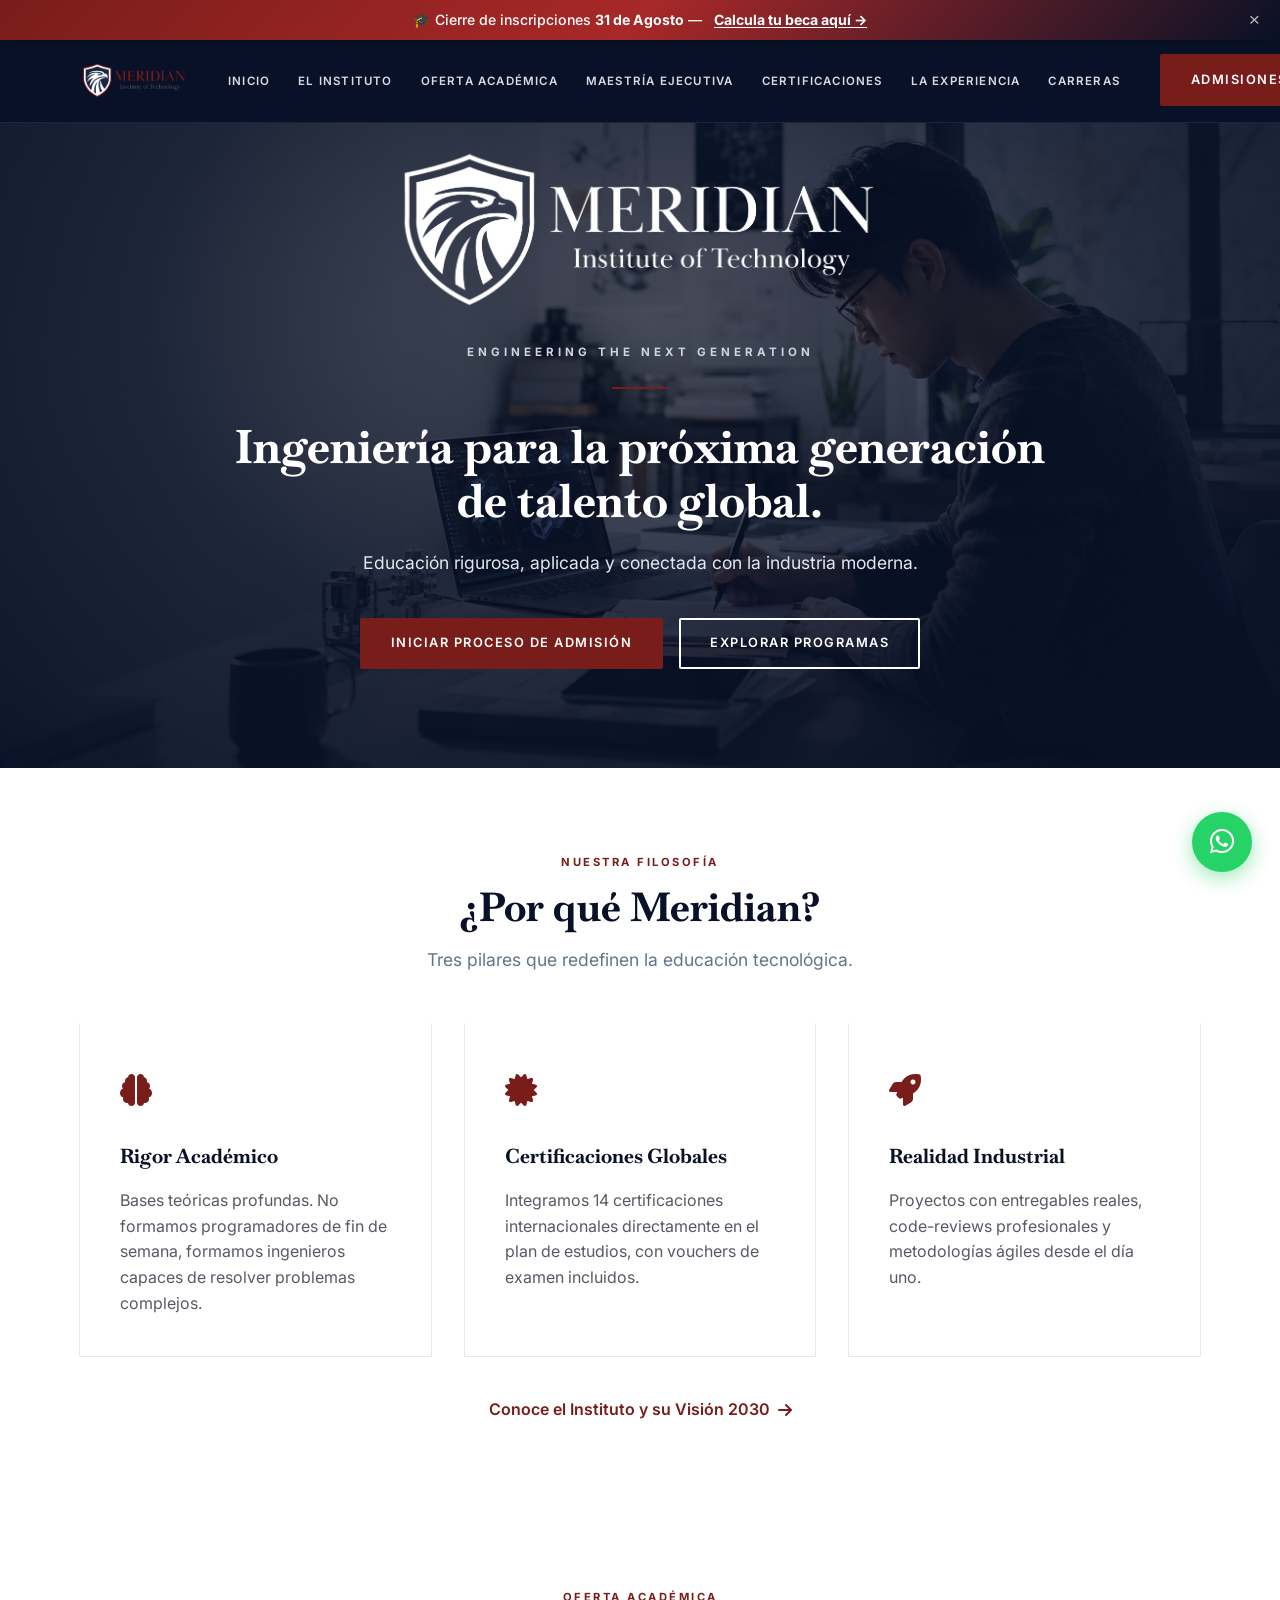
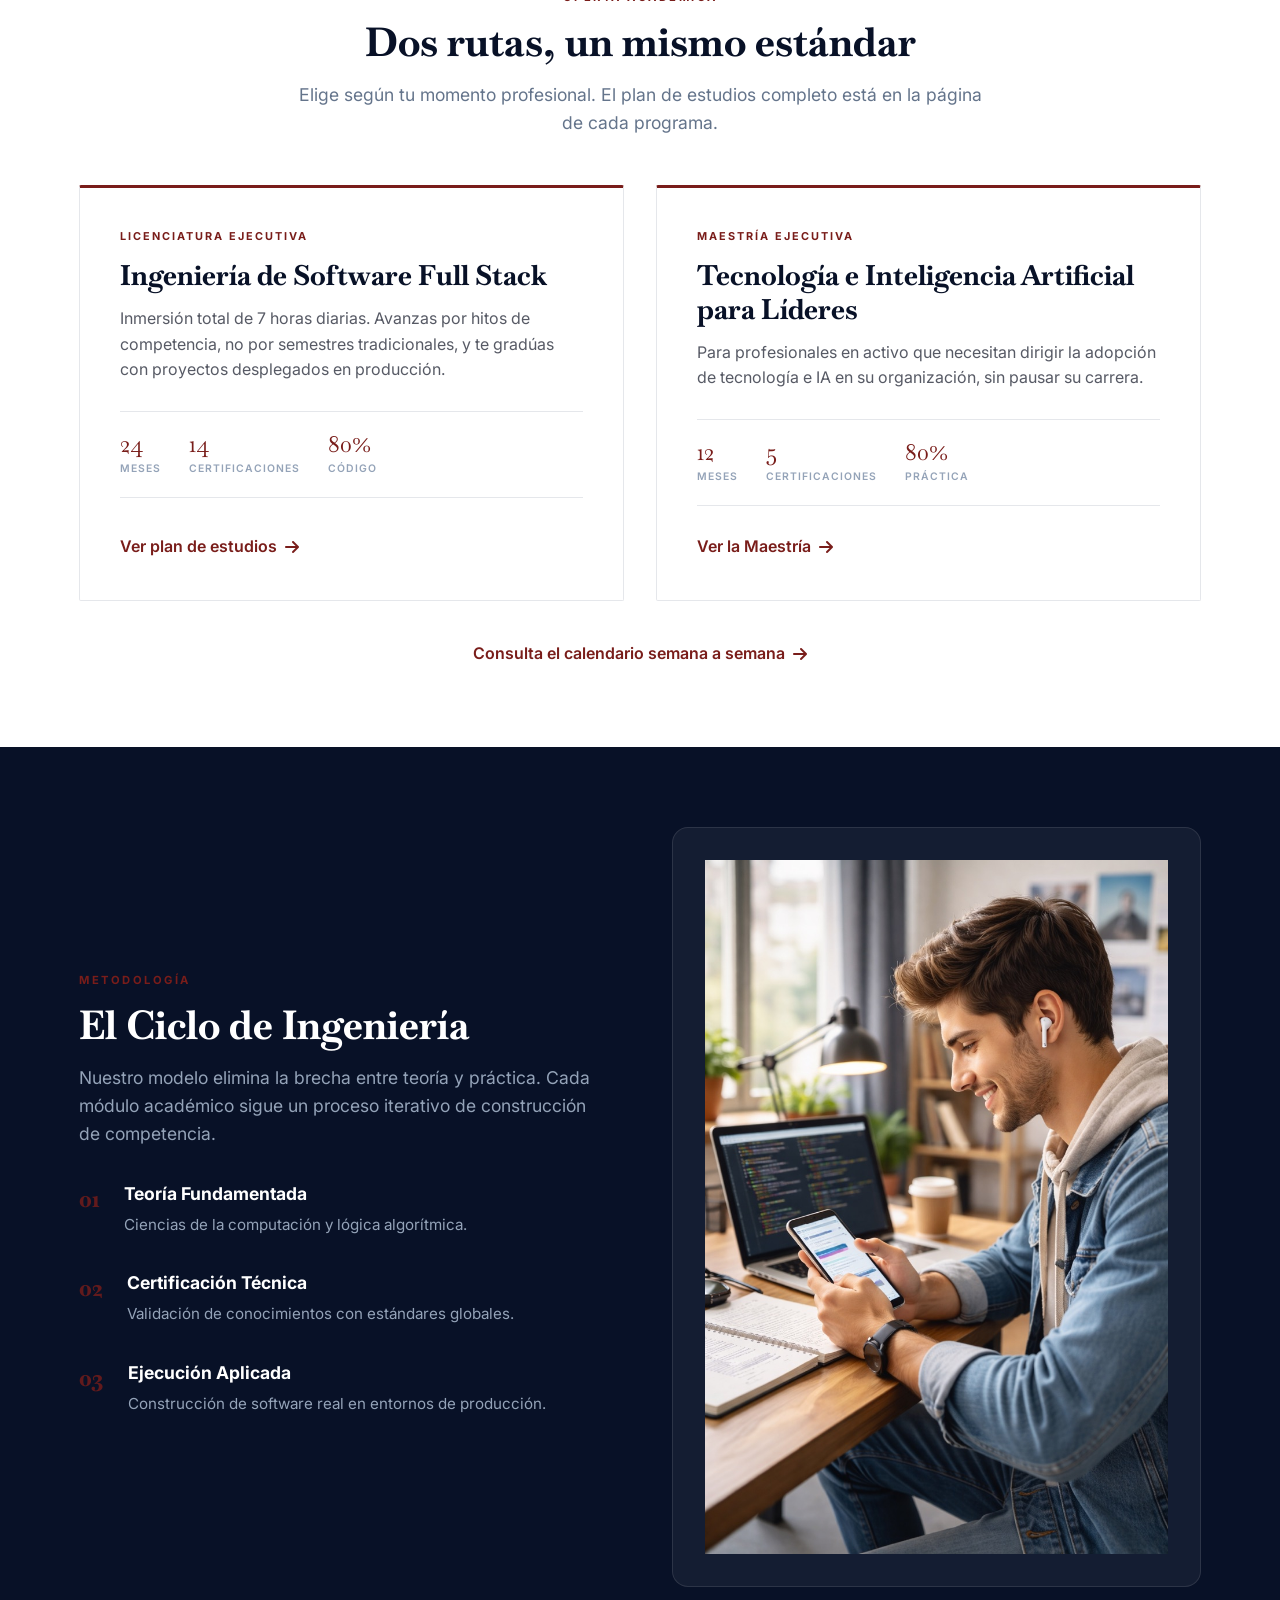
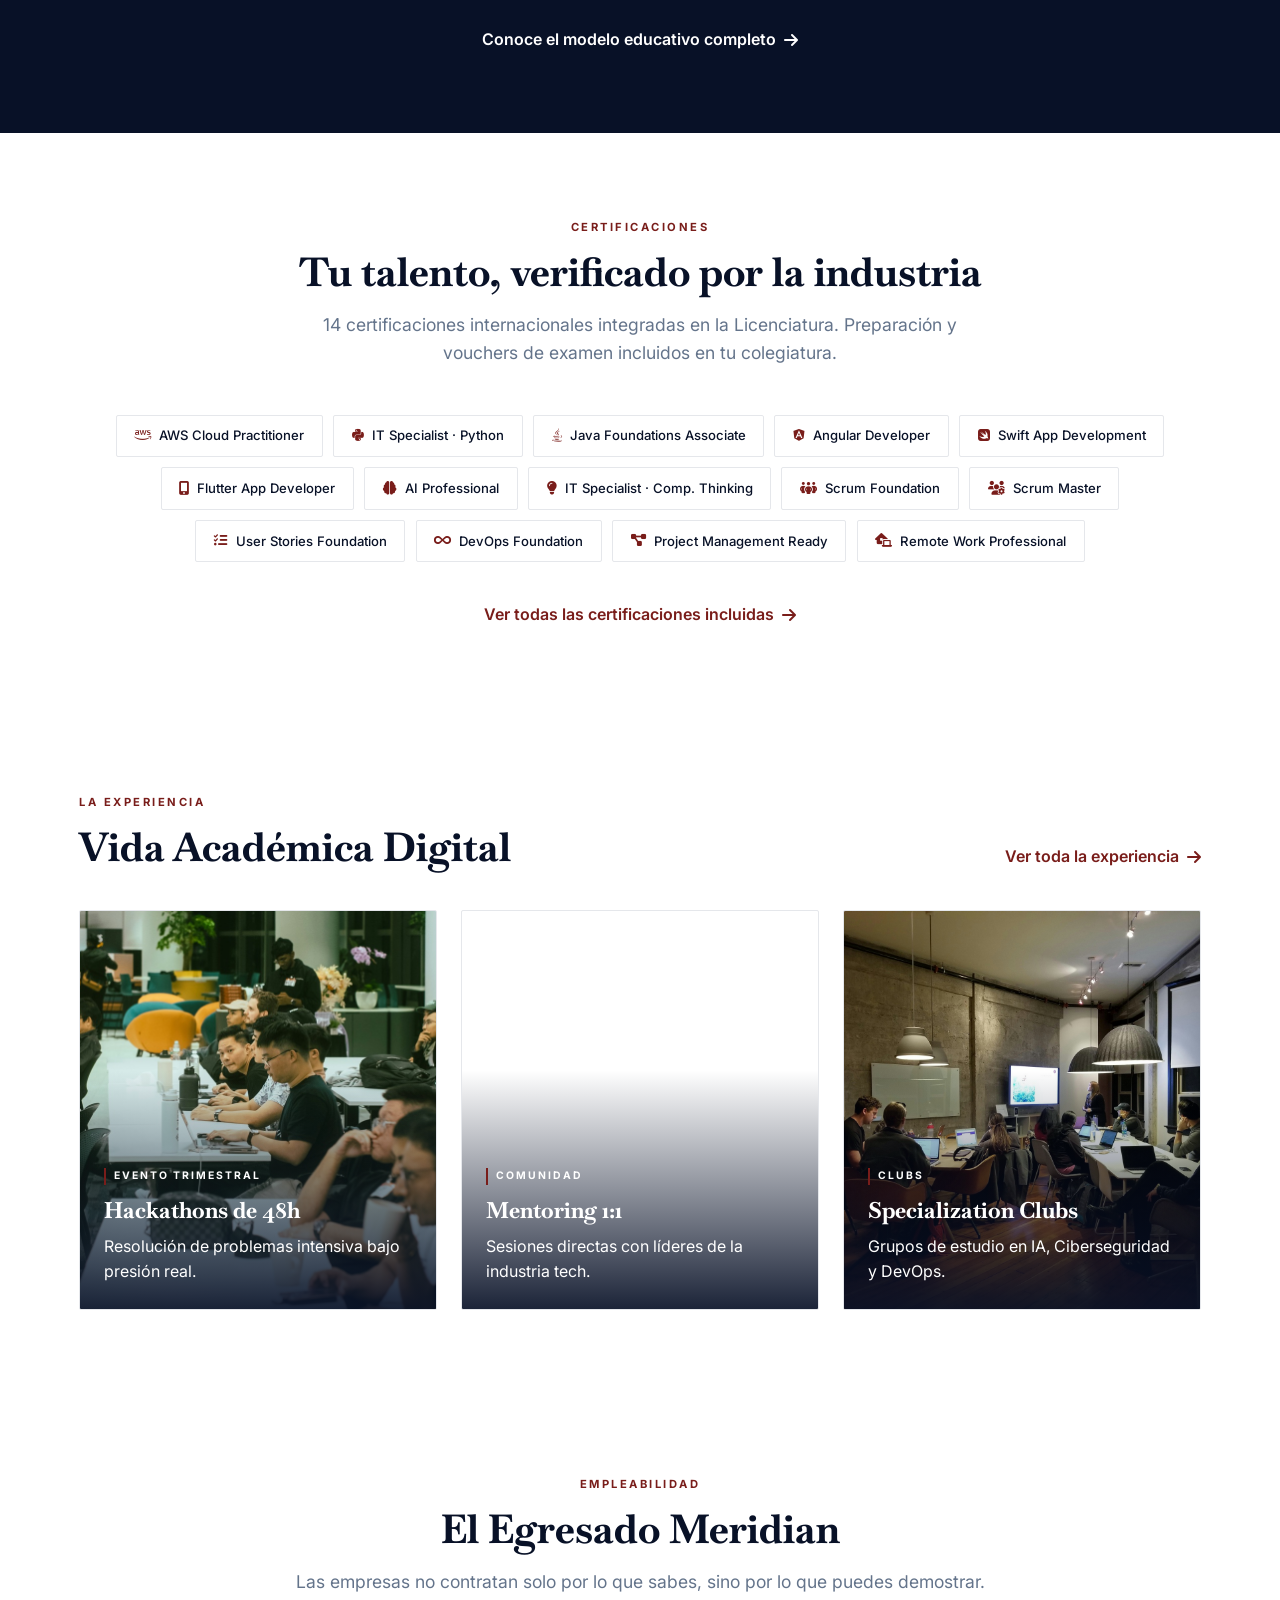
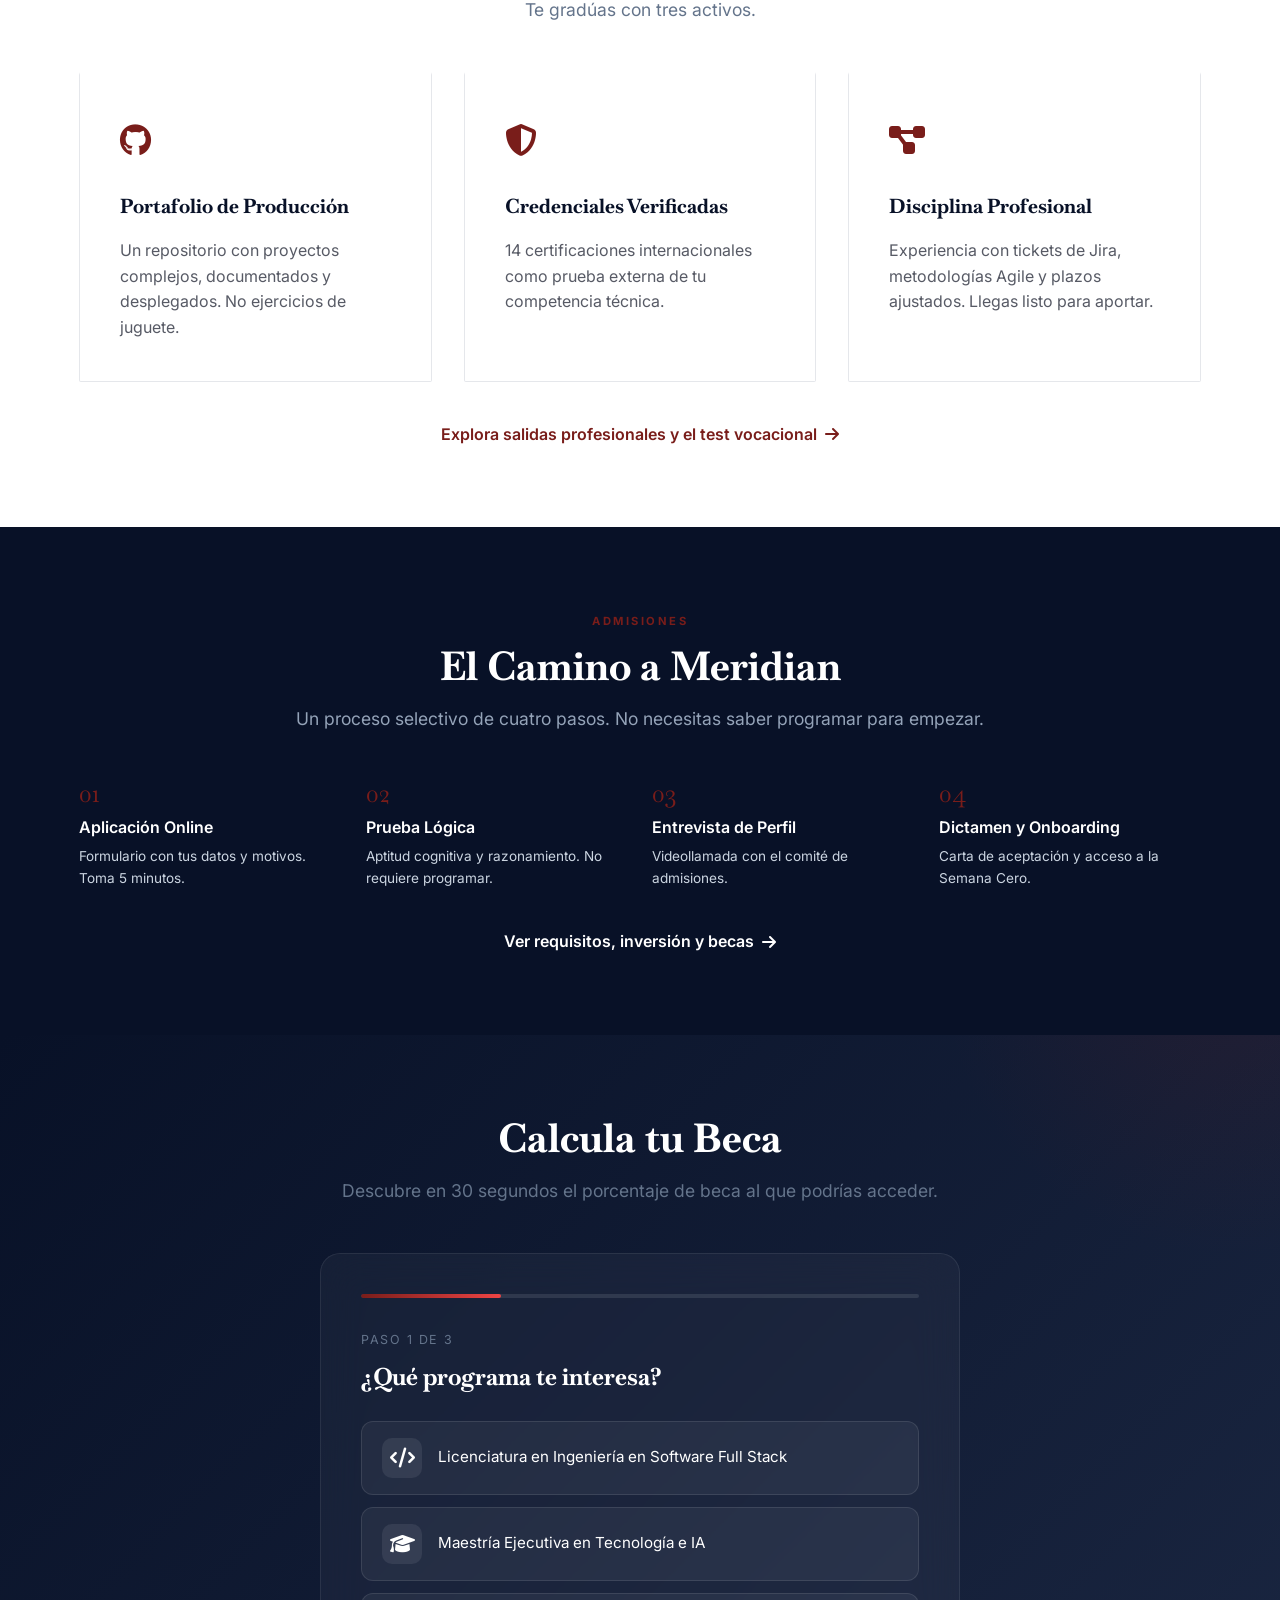
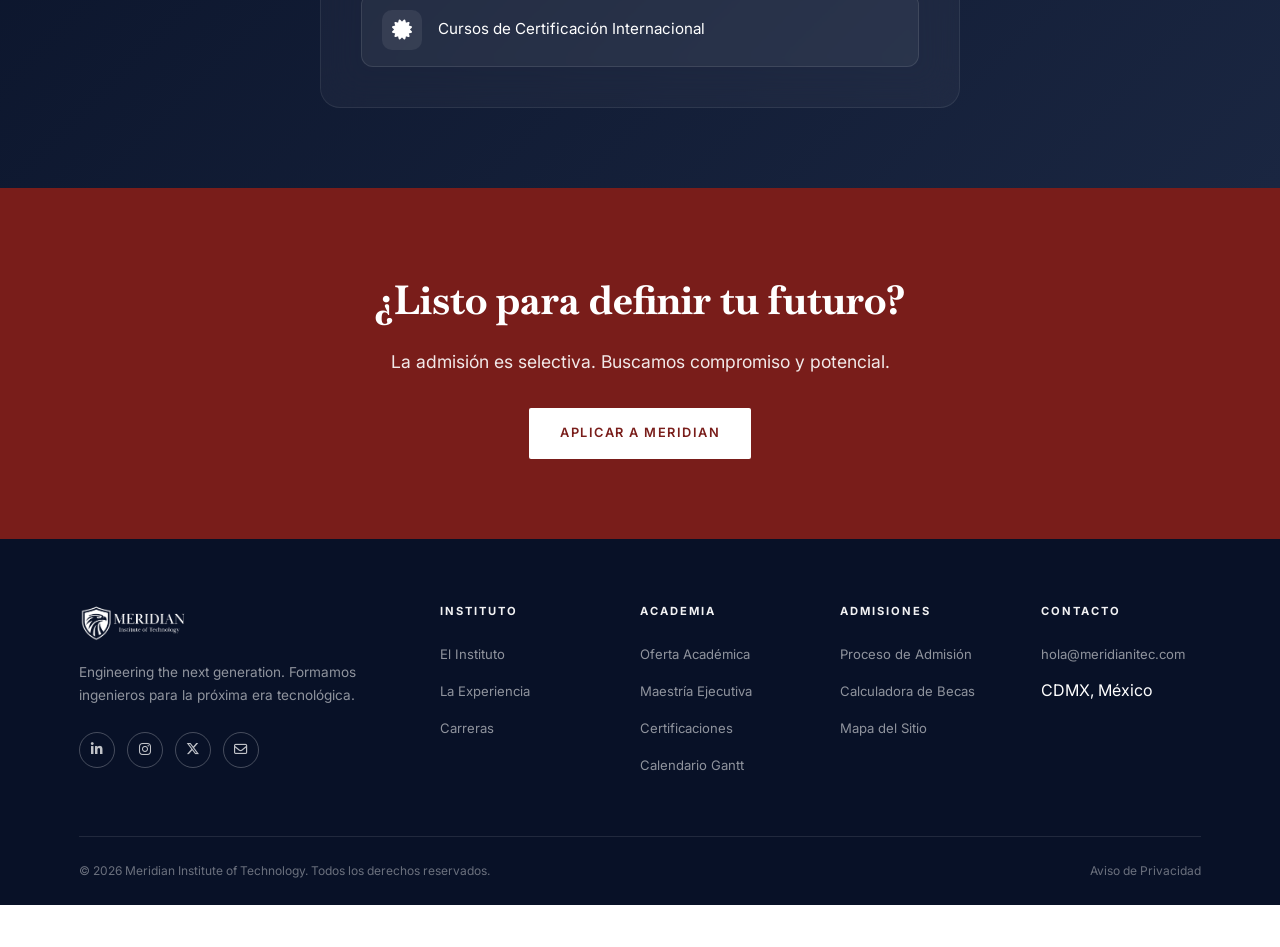
==== commit 17acb098: "feat: aplicar las 14 certificaciones reales de la Licenciatura Las 13 certificaciones que listaba el" ====
--- a/index.html
+++ b/index.html
@@ -126,8 +126,8 @@
                         </div>
                         <h3 class="card-title">Certificaciones Globales</h3>
                         <p class="card-text">
-                            Integramos validaciones oficiales de AWS, Google y Microsoft directamente en el plan de
-                            estudios.
+                            Integramos 14 certificaciones internacionales directamente en el plan de estudios, con
+                            vouchers de examen incluidos.
                         </p>
                     </article>
 
@@ -177,7 +177,7 @@
                                 <div class="program-stat-label">Meses</div>
                             </div>
                             <div>
-                                <div class="program-stat-num">13+</div>
+                                <div class="program-stat-num">14</div>
                                 <div class="program-stat-label">Certificaciones</div>
                             </div>
                             <div>
@@ -278,16 +278,25 @@
                 <div class="section-header text-center">
                     <span class="section-eyebrow">Certificaciones</span>
                     <h2 class="section-title">Tu talento, verificado por la industria</h2>
-                    <p class="section-desc">Preparación y vouchers de examen incluidos en tu colegiatura.</p>
+                    <p class="section-desc">14 certificaciones internacionales integradas en la Licenciatura.
+                        Preparación y vouchers de examen incluidos en tu colegiatura.</p>
                 </div>
 
                 <div class="cert-chip-grid">
                     <span class="cert-chip"><i class="fa-brands fa-aws"></i> AWS Cloud Practitioner</span>
-                    <span class="cert-chip"><i class="fa-brands fa-aws"></i> AWS Solutions Architect</span>
-                    <span class="cert-chip"><i class="fa-brands fa-google"></i> Google Cloud Engineer</span>
-                    <span class="cert-chip"><i class="fa-brands fa-microsoft"></i> Azure Fundamentals</span>
-                    <span class="cert-chip"><i class="fa-brands fa-microsoft"></i> Azure AI Fundamentals</span>
-                    <span class="cert-chip"><i class="fa-brands fa-microsoft"></i> Azure Data Fundamentals</span>
+                    <span class="cert-chip"><i class="fa-brands fa-python"></i> IT Specialist · Python</span>
+                    <span class="cert-chip"><i class="fa-brands fa-java"></i> Java Foundations Associate</span>
+                    <span class="cert-chip"><i class="fa-brands fa-angular"></i> Angular Developer</span>
+                    <span class="cert-chip"><i class="fa-brands fa-swift"></i> Swift App Development</span>
+                    <span class="cert-chip"><i class="fa-solid fa-mobile-screen-button"></i> Flutter App Developer</span>
+                    <span class="cert-chip"><i class="fa-solid fa-brain"></i> AI Professional</span>
+                    <span class="cert-chip"><i class="fa-solid fa-lightbulb"></i> IT Specialist · Comp. Thinking</span>
+                    <span class="cert-chip"><i class="fa-solid fa-people-group"></i> Scrum Foundation</span>
+                    <span class="cert-chip"><i class="fa-solid fa-users-gear"></i> Scrum Master</span>
+                    <span class="cert-chip"><i class="fa-solid fa-list-check"></i> User Stories Foundation</span>
+                    <span class="cert-chip"><i class="fa-solid fa-infinity"></i> DevOps Foundation</span>
+                    <span class="cert-chip"><i class="fa-solid fa-diagram-project"></i> Project Management Ready</span>
+                    <span class="cert-chip"><i class="fa-solid fa-house-laptop"></i> Remote Work Professional</span>
                 </div>
 
                 <!-- Se retiró aquí la tira de "logos de socios": los archivos
@@ -381,7 +390,7 @@
                         </div>
                         <h3 class="card-title">Credenciales Verificadas</h3>
                         <p class="card-text">
-                            Certificaciones de AWS, Google y Scrum.org como prueba externa de tu competencia técnica.
+                            14 certificaciones internacionales como prueba externa de tu competencia técnica.
                         </p>
                     </article>
 
--- a/style.css
+++ b/style.css
@@ -3003,6 +3003,15 @@
     font-size: 0.85rem;
 }
 
+/* Badges que vienen con fondo blanco y texto oscuro (Swift, Flutter/ATC).
+   No se les puede quitar el fondo: el texto quedaría invisible sobre el navy.
+   Se les da una tarjeta blanca completa para que se vean deliberados y no
+   como un recorte pegado sobre el fondo oscuro. */
+.badge-img-light {
+    background: #ffffff;
+    border-color: rgba(255, 255, 255, 0.28);
+}
+
 /* Enlace de sección centrado, para cerrar cada bloque resumen del index */
 .link-arrow-center {
     justify-content: center;
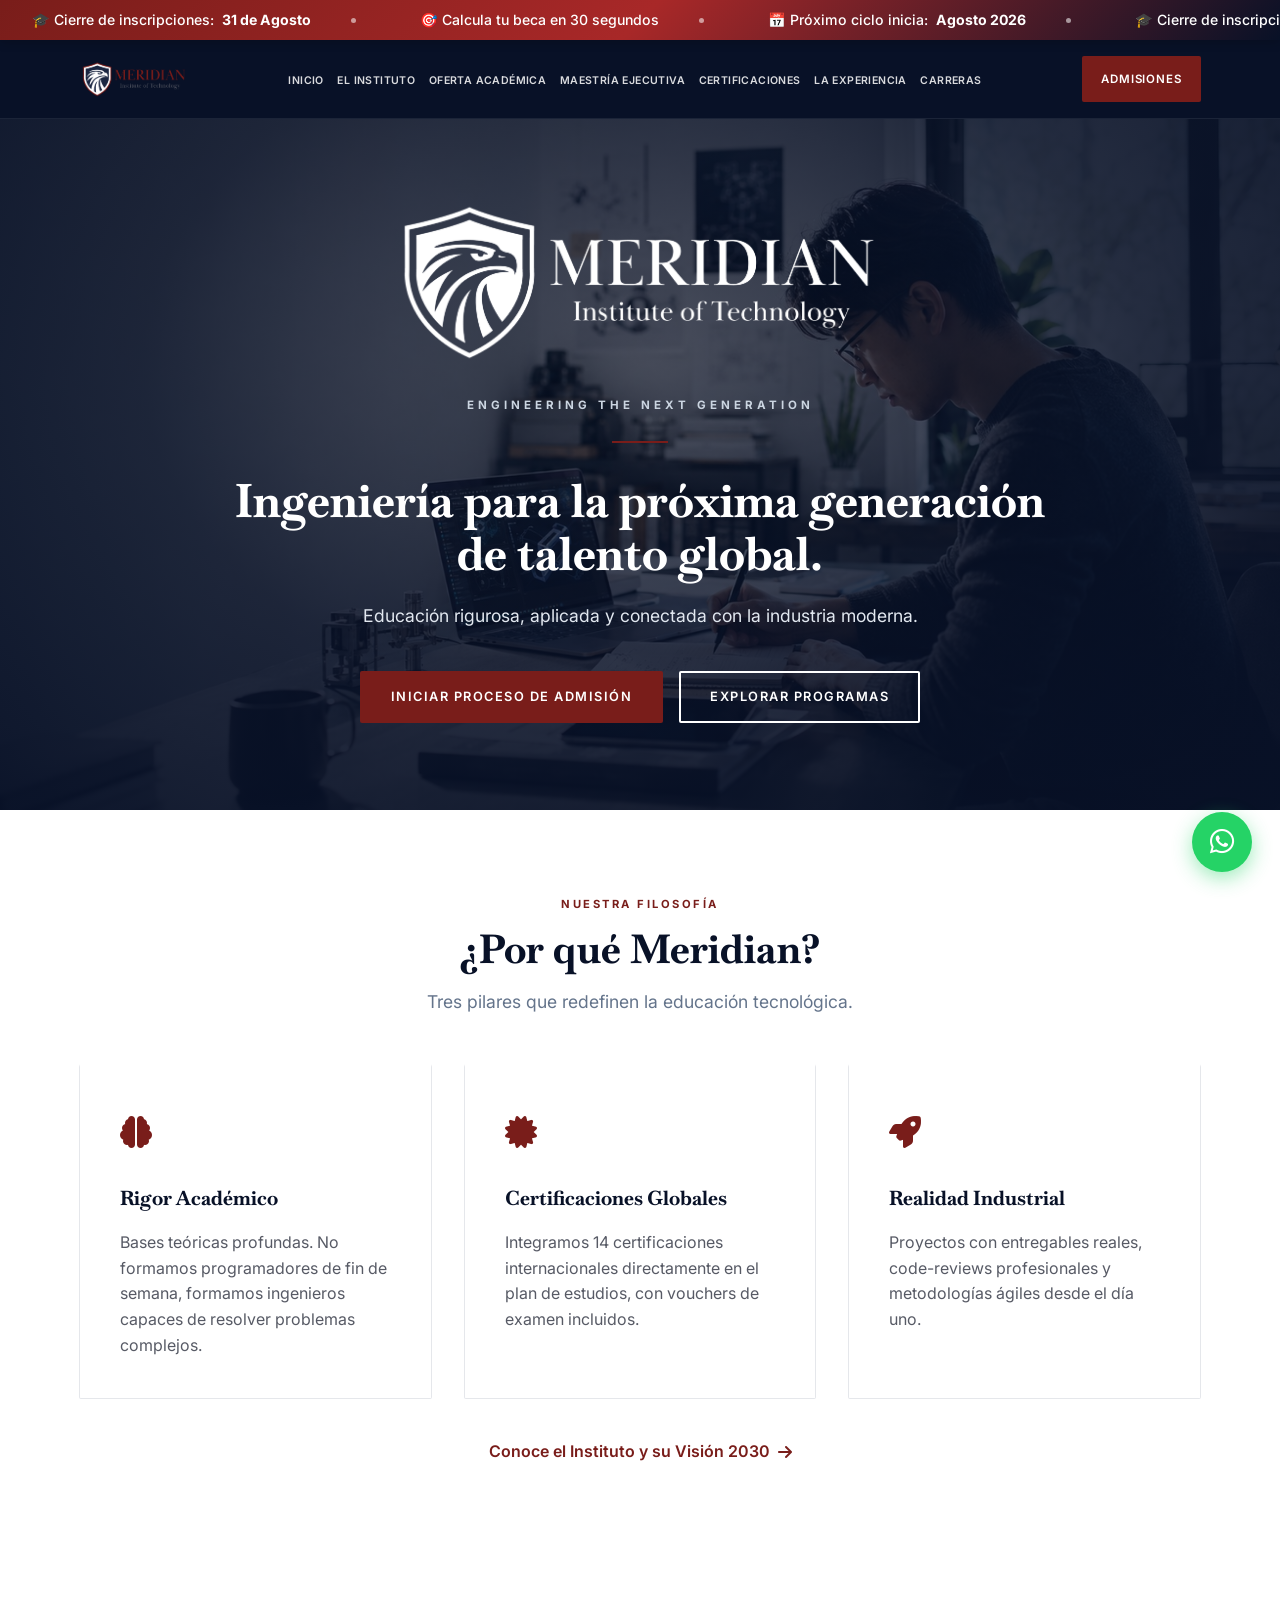
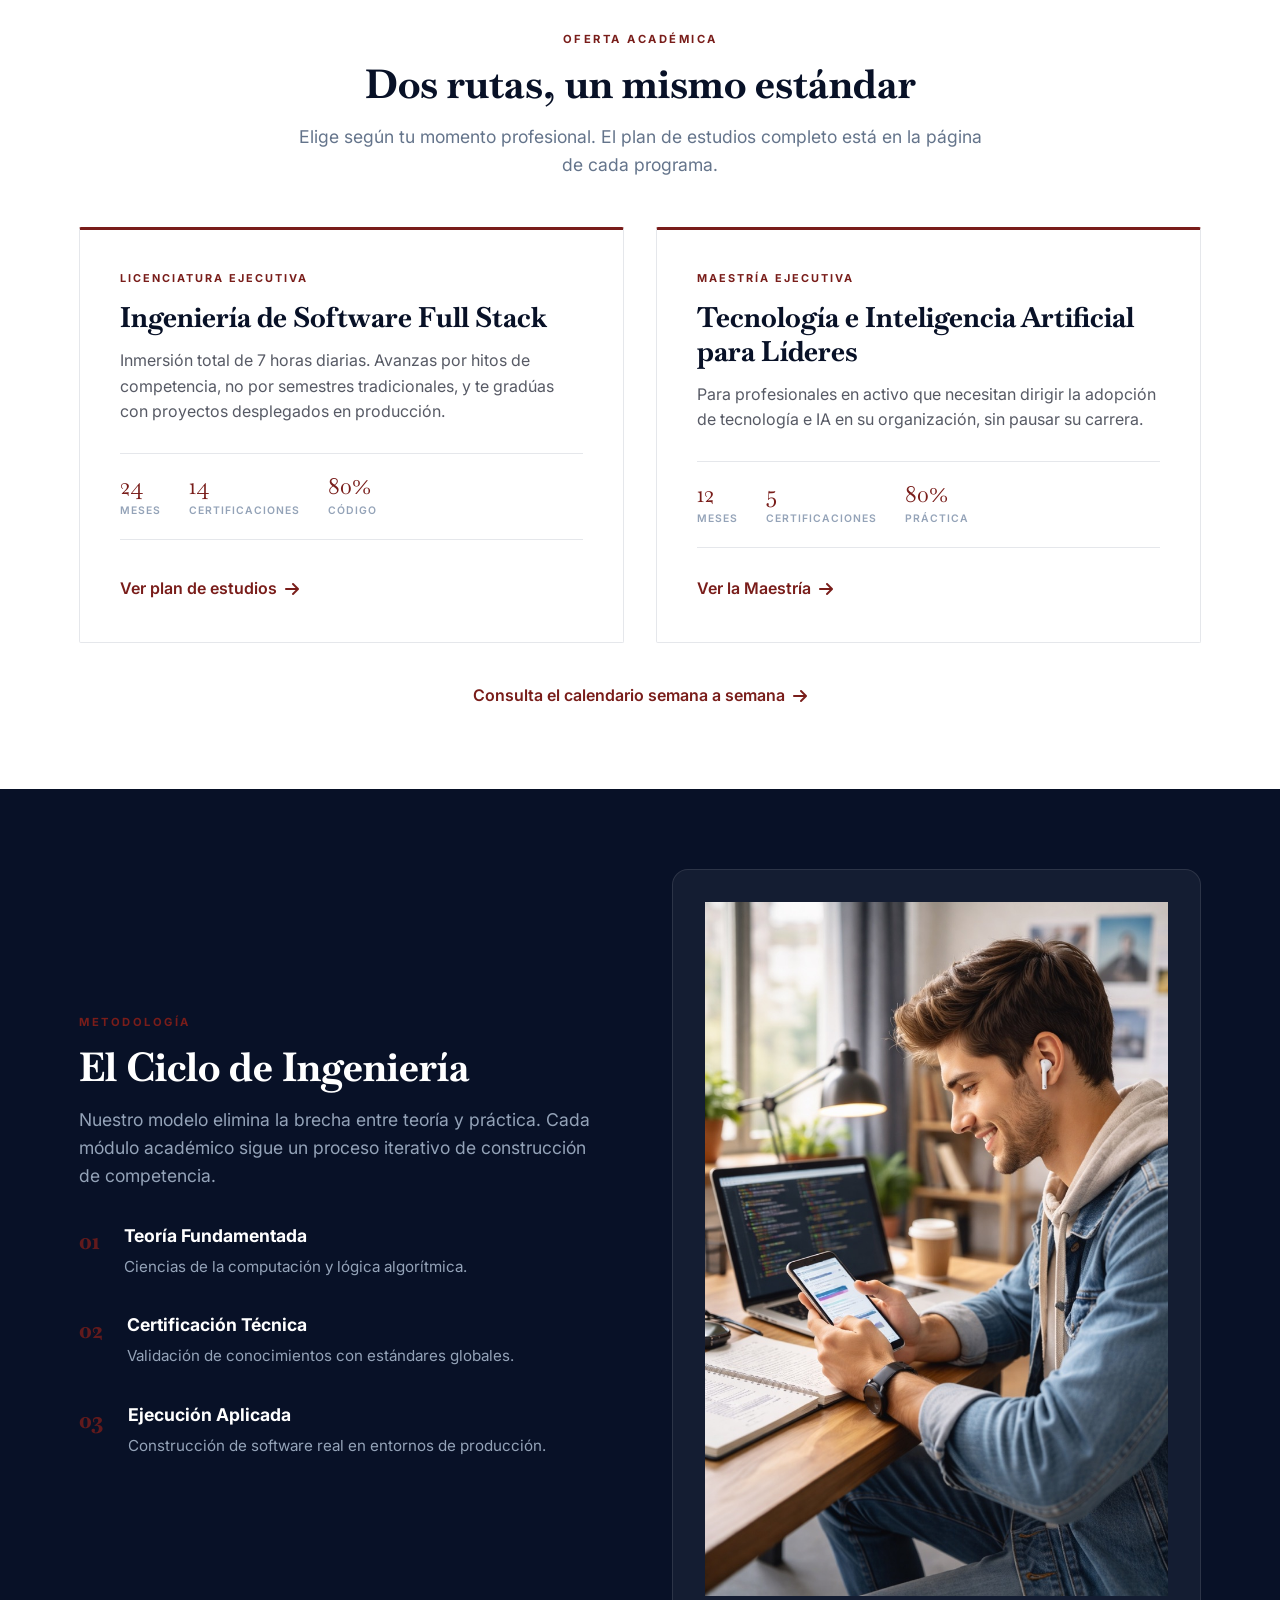
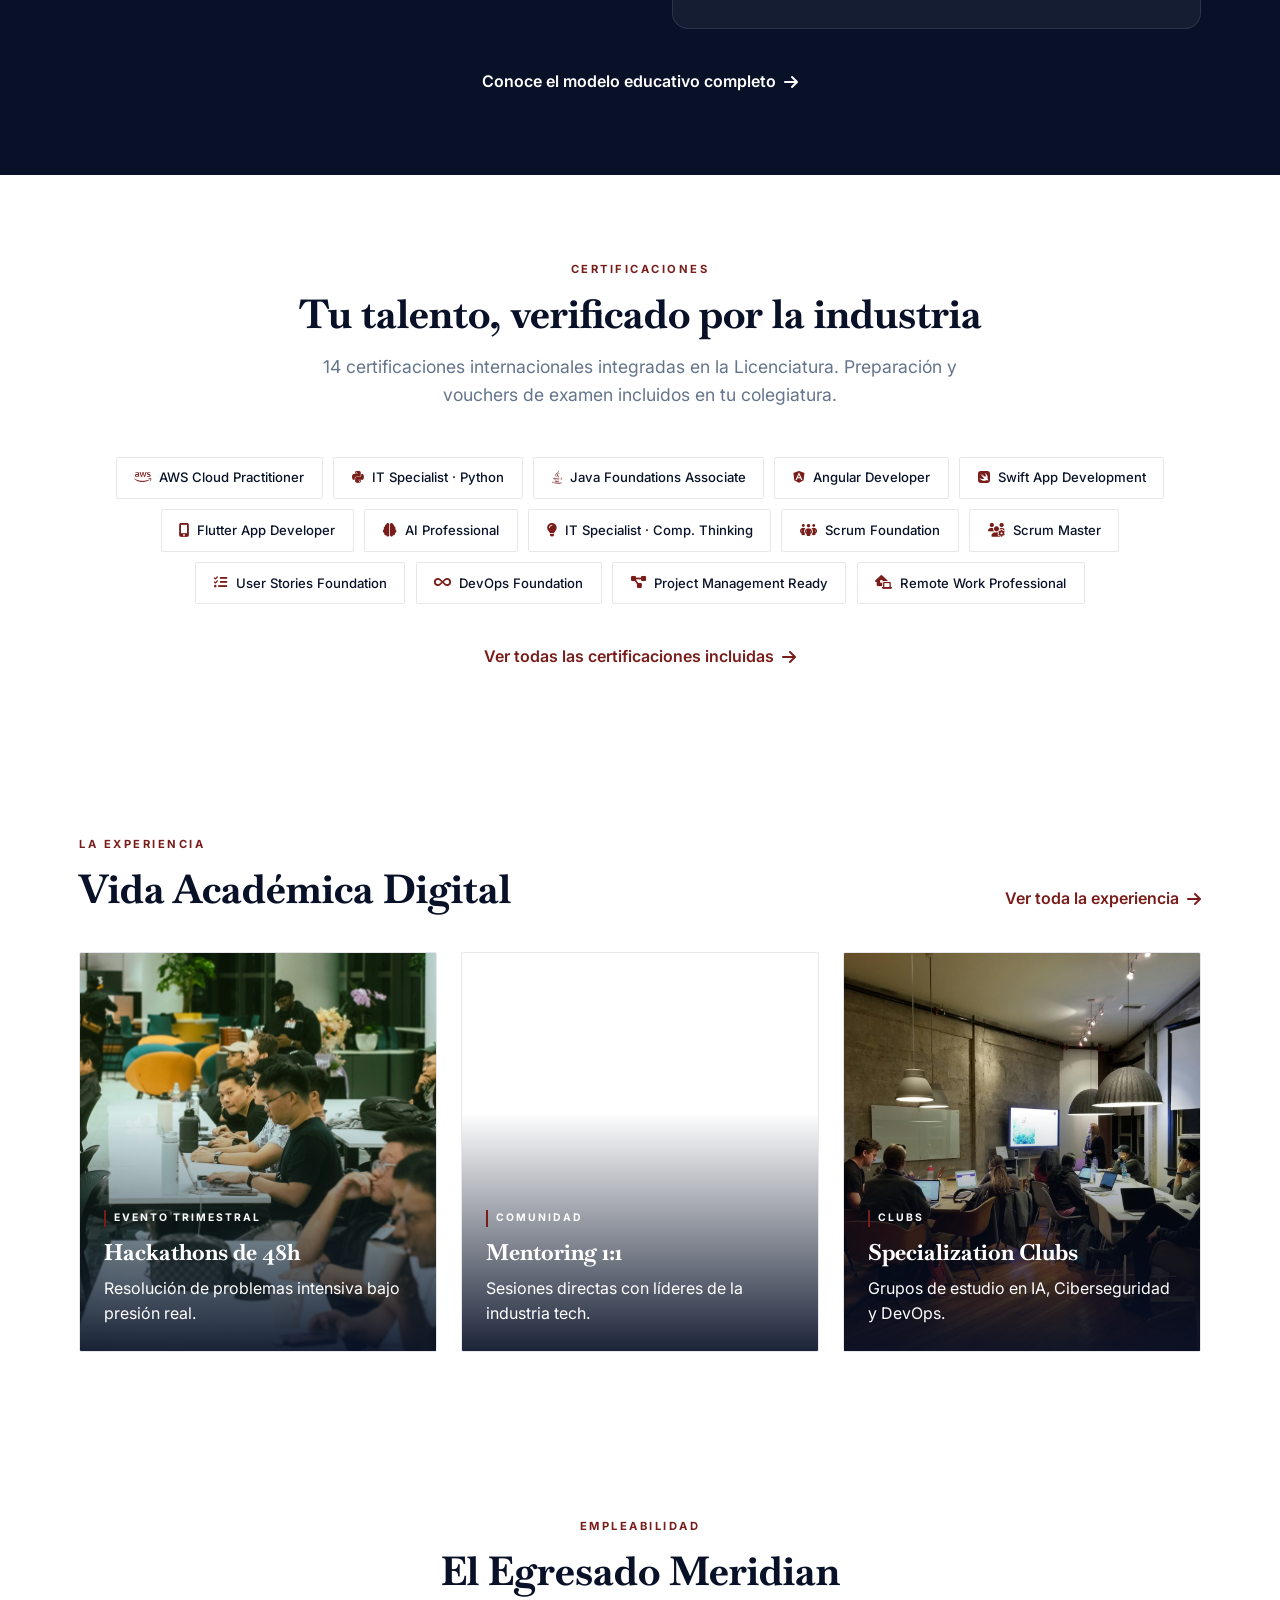
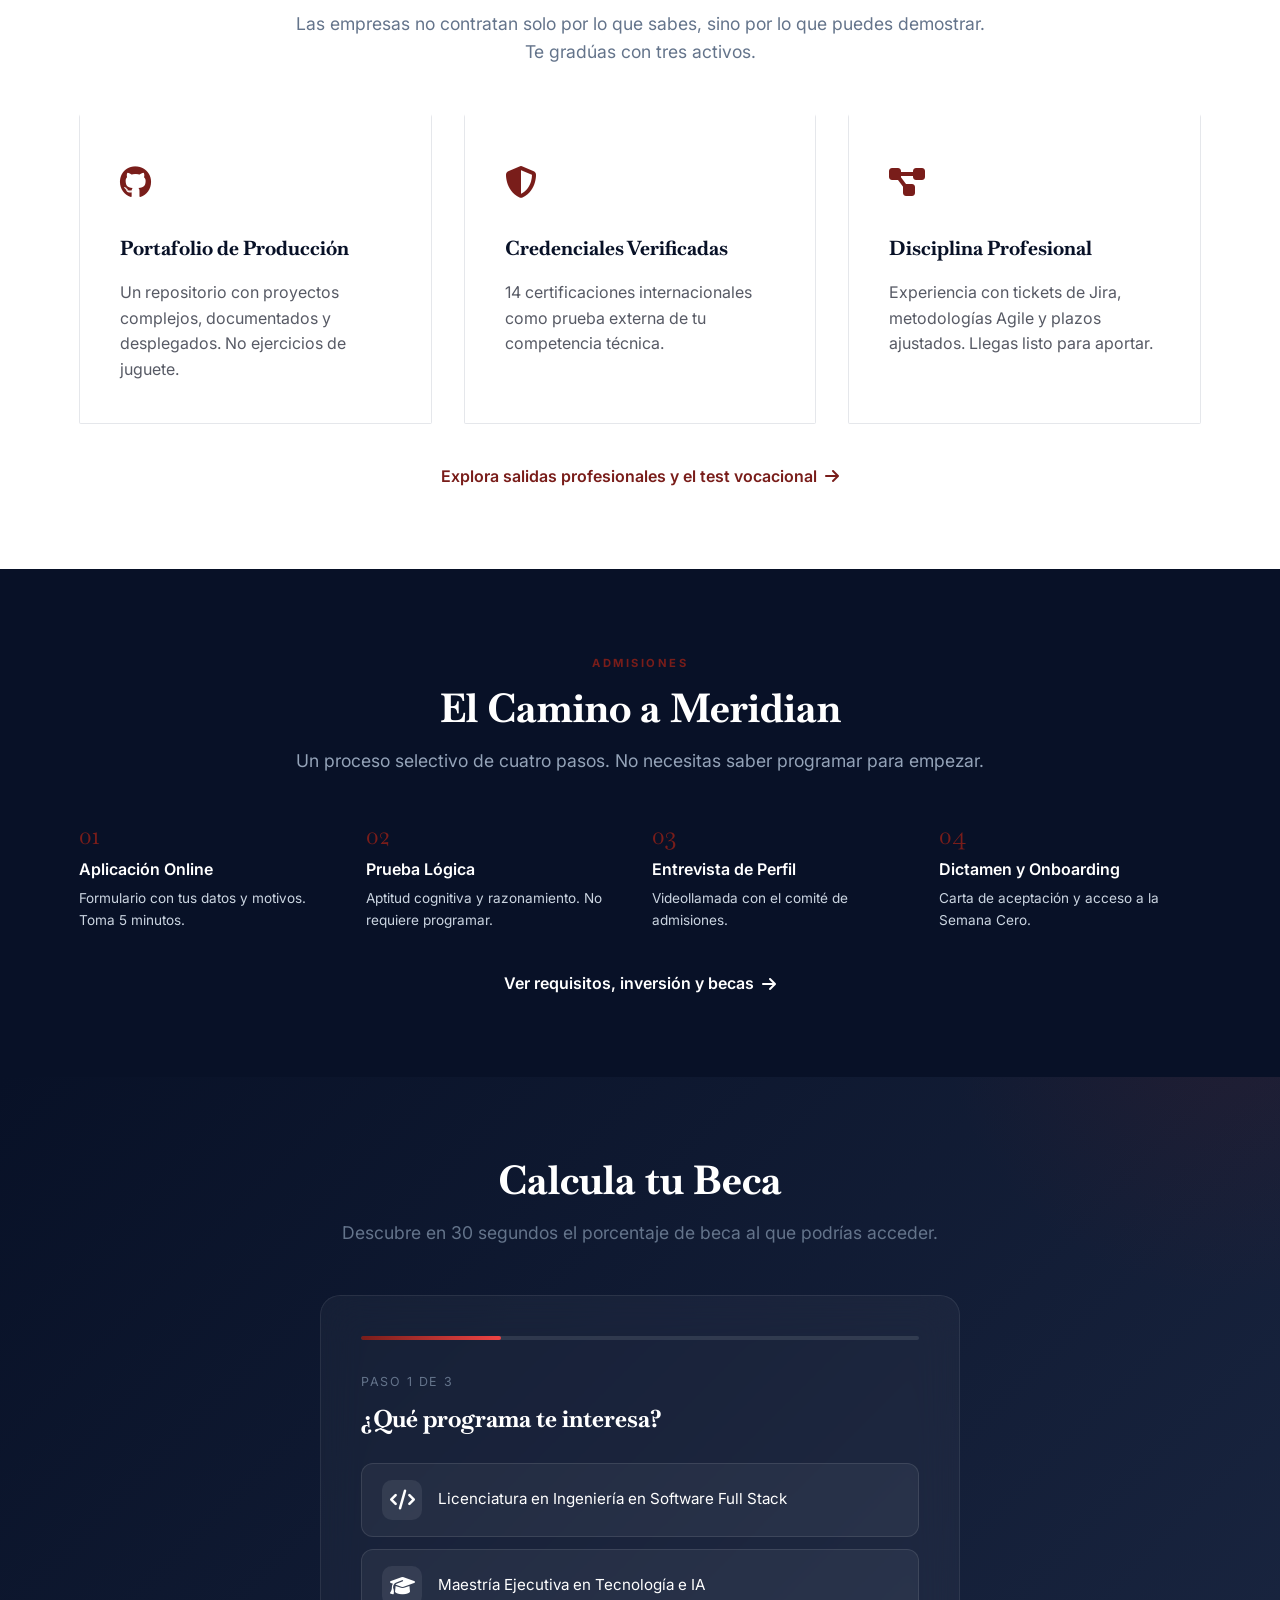
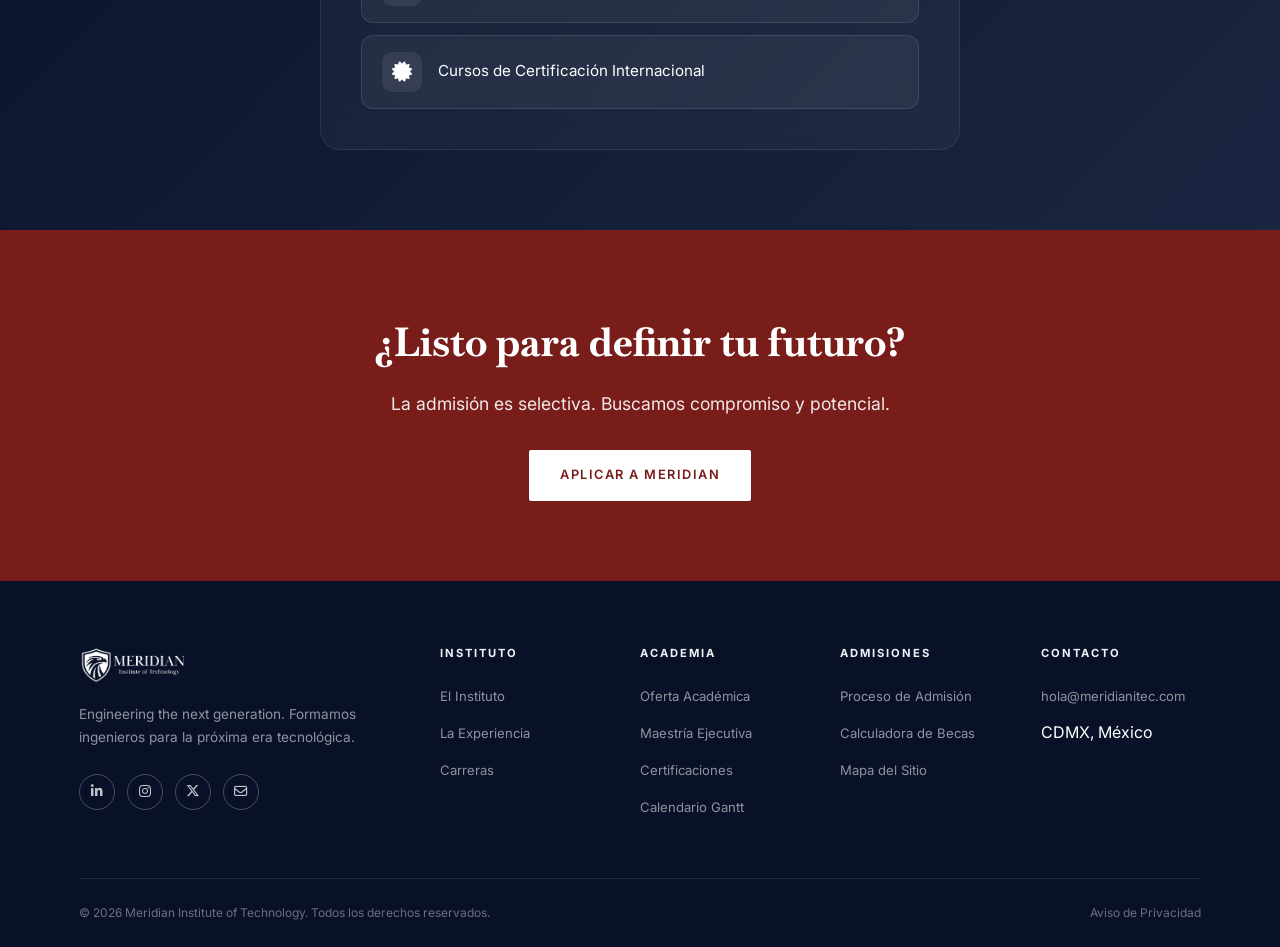
==== commit 6026cc5a: "feat: barra promocional convertida en marquesina permanente La barra podía cerrarse y quedaba descar" ====
--- a/index.html
+++ b/index.html
@@ -33,11 +33,21 @@
 
 <body>
 
-    <!-- STICKY PROMO BAR -->
+    <!-- MARQUESINA PROMOCIONAL
+         Dos sets idénticos: la animación desplaza -50% para el bucle continuo.
+         Si se edita un mensaje hay que tocarlo en AMBOS sets o el bucle salta.
+         El segundo set va aria-hidden para no leerlo dos veces. -->
     <div id="promo-bar" class="sticky-promo-bar">
-        <span>🎓 Cierre de inscripciones <strong>31 de Agosto</strong> —</span>
-        <a href="#calculadora-becas">Calcula tu beca aquí →</a>
-        <button id="promo-bar-close" class="promo-bar-close" aria-label="Cerrar">×</button>
+        <a class="promo-marquee" href="#calculadora-becas">
+            <div class="promo-marquee-track">
+                <span class="promo-item">🎓 Cierre de inscripciones: <strong>31 de Agosto</strong></span>
+                <span class="promo-item">🎯 Calcula tu beca en 30 segundos</span>
+                <span class="promo-item">📅 Próximo ciclo inicia: <strong>Agosto 2026</strong></span>
+                <span class="promo-item" aria-hidden="true">🎓 Cierre de inscripciones: <strong>31 de Agosto</strong></span>
+                <span class="promo-item" aria-hidden="true">🎯 Calcula tu beca en 30 segundos</span>
+                <span class="promo-item" aria-hidden="true">📅 Próximo ciclo inicia: <strong>Agosto 2026</strong></span>
+            </div>
+        </a>
     </div>
 
     <!-- NAV DE NAVEGACIÓN -->
--- a/style.css
+++ b/style.css
@@ -28,6 +28,32 @@
     --transition: all 0.3s ease;
     --shadow-sm: 0 4px 6px -1px rgba(8, 17, 39, 0.08);
     --shadow-lg: 0 10px 15px -3px rgba(8, 17, 39, 0.12);
+
+    /* Alto del "chrome" fijo (barra promo + header).
+       Ambos son position:fixed, así que no ocupan lugar en el flujo y el
+       contenido pasa por debajo si nadie reserva su espacio.
+       main.js mide los valores reales y sobrescribe estas variables en cada
+       resize, así que sirven para cualquier breakpoint sin tocar el CSS.
+       Los valores de aquí son solo el respaldo antes de que corra el script. */
+    --promo-h: 40px;
+    --header-h: 84px;
+    --chrome-h: calc(var(--promo-h) + var(--header-h));
+}
+
+/* Respaldo para el primer pintado en móvil, antes de que main.js mida.
+   Solo evita un reajuste de unos pocos píxeles al cargar; el valor real lo
+   sigue fijando la medición, así que no hay que mantenerlo exacto. */
+@media (max-width: 768px) {
+    :root {
+        --promo-h: 35px;
+        --header-h: 74px;
+    }
+}
+
+/* Las anclas internas (#calculadora-becas, #propuesta, ...) aterrizarían
+   debajo del header fijo sin este margen de scroll. */
+[id] {
+    scroll-margin-top: calc(var(--chrome-h) + 1rem);
 }
 
 * {
@@ -159,7 +185,11 @@
    ========================================= */
 .main-header {
     position: fixed;
-    top: 0;
+    /* Se apoya justo debajo de la marquesina, cuyo alto real mide main.js.
+       Sin transición a propósito: la marquesina es permanente, así que este
+       valor no cambia en uso. Animarlo hacía que el header se deslizara en
+       cada carga de página, al pasar del valor de respaldo al medido. */
+    top: var(--promo-h);
     left: 0;
     width: 100%;
     z-index: 1000;
@@ -246,15 +276,20 @@
    ========================================= */
 .hero-section {
     position: relative;
-    height: 90vh;
-    /* Casi pantalla completa */
-    min-height: 600px;
     display: flex;
     align-items: center;
     color: white;
-    margin-top: -80px;
-    /* Compensa el header fixed */
-    padding-top: 80px;
+    /* Reserva el alto real del chrome fijo para que el contenido quede
+       centrado en el espacio VISIBLE y nunca por debajo del header.
+       Antes esto se hacía con margin-top negativo y padding-top fijos que
+       se redefinían en cada breakpoint con valores distintos: por eso el
+       logo de la portada quedaba tapado. */
+    padding-top: calc(var(--chrome-h) + 2rem);
+    padding-bottom: 3rem;
+    /* height:auto + min-height deja crecer el hero si el contenido no cabe
+       (p. ej. móvil en horizontal) en vez de recortarlo. */
+    height: auto;
+    min-height: 90vh;
 }
 
 .hero-bg-img {
@@ -702,6 +737,39 @@
 /* =========================================
    8. RESPONSIVE MEDIA QUERIES
    ========================================= */
+
+/* --- LAPTOP INTERMEDIO (1101px–1400px) ---
+   El menú tiene 7 enlaces más el botón de Admisiones. Como .nav-list usa
+   flex-wrap:nowrap y los enlaces white-space:nowrap, la barra no se encoge:
+   desborda, y el botón quedaba fuera de pantalla en anchos de laptop muy
+   comunes (1280, 1152...). Aquí se compacta el espaciado para que quepa.
+   Se compacta en vez de adelantar el menú hamburguesa, que en una laptop
+   sería peor experiencia. Si algún día se añade otro enlace, hay que volver
+   a medir este rango. */
+@media (min-width: 1101px) and (max-width: 1400px) {
+    .nav-container {
+        gap: 1rem;
+    }
+
+    .nav-list {
+        gap: 0.85rem;
+    }
+
+    .nav-link {
+        font-size: 0.66rem;
+        letter-spacing: 0.4px;
+    }
+
+    .nav-actions {
+        gap: 0.6rem;
+    }
+
+    .nav-actions .btn {
+        padding: 0.75rem 1.1rem;
+        font-size: 0.72rem;
+        letter-spacing: 0.8px;
+    }
+}
 
 /* --- TABLET / SMALL DESKTOP (≤1100px) --- */
 @media (max-width: 1100px) {
@@ -798,11 +866,8 @@
 /* --- MOBILE (≤768px) --- */
 @media (max-width: 768px) {
     .hero-section {
-        height: auto;
         min-height: 70vh;
-        padding-top: 160px;
         padding-bottom: 3rem;
-        margin-top: 0;
     }
 
     .hero-title {
@@ -936,7 +1001,6 @@
 @media (max-width: 480px) {
     .hero-section {
         min-height: 60vh;
-        padding-top: 150px;
         padding-bottom: 2rem;
     }
 
@@ -1022,22 +1086,6 @@
         border-radius: 22px;
     }
 
-    /* Sticky promo bar — keep single line */
-    .sticky-promo-bar {
-        font-size: 0.72rem;
-        gap: 0.4rem;
-        padding: 0.5rem 2.5rem 0.5rem 0.75rem;
-        flex-wrap: nowrap;
-        justify-content: center;
-        white-space: nowrap;
-        overflow: hidden;
-    }
-
-    .sticky-promo-bar span {
-        overflow: hidden;
-        text-overflow: ellipsis;
-    }
-
     /* Scholarship wizard */
     .scholarship-wizard,
     .vocational-test {
@@ -1109,10 +1157,6 @@
 
 /* --- ULTRA SMALL MOBILE (≤360px) --- */
 @media (max-width: 360px) {
-    .hero-section {
-        padding-top: 165px;
-    }
-
     .hero-title {
         font-size: 1.4rem;
     }
@@ -1162,9 +1206,7 @@
 /* --- LANDSCAPE PHONES --- */
 @media (max-height: 500px) and (orientation: landscape) {
     .hero-section {
-        height: auto;
         min-height: auto;
-        padding-top: 100px;
         padding-bottom: 2rem;
     }
 
@@ -1798,7 +1840,10 @@
 }
 
 /* =========================================
-   12. STICKY PROMO BAR
+   12. MARQUESINA PROMOCIONAL
+   Barra fija superior con los mensajes desplazándose en bucle continuo.
+   No lleva botón de cierre a propósito: al ser permanente, --promo-h nunca
+   cambia y el header no da saltos al cargar cada página.
    ========================================= */
 .sticky-promo-bar {
     position: fixed;
@@ -1808,59 +1853,89 @@
     z-index: 1100;
     background: linear-gradient(135deg, var(--primary-color) 0%, #a82828 50%, var(--secondary-color) 100%);
     color: white;
-    padding: 0.55rem 1rem;
-    text-align: center;
     font-size: 0.88rem;
     font-weight: 500;
-    display: flex;
+    padding: 0.55rem 0;
+    overflow: hidden;
+    box-shadow: 0 2px 10px rgba(0, 0, 0, 0.2);
+}
+
+/* Toda la barra es el enlace. El texto se mueve, pero el área clicable no:
+   así no hay que perseguir un objetivo en movimiento para pulsarlo. */
+.promo-marquee {
+    display: block;
+    color: inherit;
+    text-decoration: none;
+}
+
+.promo-marquee-track {
+    display: flex;
+    width: max-content;
+    animation: promoScroll 30s linear infinite;
+}
+
+.promo-item {
+    display: inline-flex;
     align-items: center;
-    justify-content: center;
-    gap: 0.75rem;
-    transition: transform 0.4s ease, opacity 0.4s ease;
-    box-shadow: 0 2px 10px rgba(0,0,0,0.2);
-}
-
-.sticky-promo-bar a {
-    color: white;
-    font-weight: 700;
-    text-decoration: underline;
-    text-underline-offset: 2px;
-}
-
-.sticky-promo-bar a:hover {
-    color: rgba(255, 255, 255, 0.8);
-}
-
-.promo-bar-close {
-    background: none;
-    border: none;
-    color: white;
-    font-size: 1.2rem;
-    cursor: pointer;
-    padding: 0 0.25rem;
-    opacity: 0.7;
-    transition: opacity 0.2s;
-    position: absolute;
-    right: 1rem;
-}
-
-.promo-bar-close:hover {
-    opacity: 1;
-}
-
-.promo-bar-hidden {
-    transform: translateY(-100%);
-    opacity: 0;
-}
-
-/* Offset header when promo bar is visible */
-body:has(.sticky-promo-bar:not(.promo-bar-hidden)) .main-header {
-    top: 38px;
-}
-
-body:has(.sticky-promo-bar:not(.promo-bar-hidden)) .hero-section {
-    margin-top: -42px;
-}
+    gap: 0.5rem;
+    padding: 0 2rem;
+    white-space: nowrap;
+}
+
+/* Punto separador entre mensajes */
+.promo-item::after {
+    content: "";
+    width: 5px;
+    height: 5px;
+    border-radius: 50%;
+    background: rgba(255, 255, 255, 0.55);
+    margin-left: 2rem;
+}
+
+@keyframes promoScroll {
+    from {
+        transform: translateX(0);
+    }
+
+    to {
+        transform: translateX(-50%);
+    }
+}
+
+/* Se detiene al pasar el cursor o al enfocar con teclado, para poder leerla */
+.promo-marquee:hover .promo-marquee-track,
+.promo-marquee:focus-visible .promo-marquee-track {
+    animation-play-state: paused;
+}
+
+.promo-marquee:focus-visible {
+    outline: 2px solid white;
+    outline-offset: -3px;
+}
+
+/* El texto en movimiento perpetuo es un problema para quien tiene
+   sensibilidad al movimiento y, sin botón de cierre, no habría forma de
+   pararlo. Si el sistema lo pide, la marquesina se detiene y queda un solo
+   mensaje centrado. */
+@media (prefers-reduced-motion: reduce) {
+    .promo-marquee-track {
+        animation: none;
+        width: 100%;
+        justify-content: center;
+    }
+
+    .promo-item:not(:first-child) {
+        display: none;
+    }
+
+    .promo-item::after {
+        display: none;
+    }
+}
+
+/* El desplazamiento del header y del hero ya no se hace aquí con valores
+   fijos: sale de --promo-h / --chrome-h, que main.js mantiene al día con el
+   alto real de la barra. */
 
 /* =========================================
    13. WHATSAPP FLOATING BUTTON
@@ -2478,14 +2553,20 @@
     transform: scale(1.12);
 }
 
+/* La tarjeta del badge va SIEMPRE en blanco, a propósito.
+   Los badges oficiales llegan en formatos impredecibles: unos con fondo
+   transparente, otros en JPEG con fondo blanco y texto oscuro (Swift, ATC).
+   Sobre fondo oscuro esos últimos se veían como recortes pegados y no se les
+   puede quitar el fondo sin volver ilegible su texto. Con la tarjeta blanca
+   cualquier badge encaja sin tratamiento especial, sea cual sea su formato. */
 .badge-img {
     width: 110px;
     height: 110px;
     object-fit: contain;
     border-radius: 12px;
-    background: rgba(255,255,255,0.05);
+    background: #ffffff;
     padding: 10px;
-    border: 1px solid rgba(255,255,255,0.08);
+    border: 1px solid rgba(255, 255, 255, 0.15);
     transition: box-shadow 0.3s ease, border-color 0.3s ease;
 }
 
@@ -2755,9 +2836,23 @@
    17. RESPONSIVE — Conversion Components
    ========================================= */
 @media (max-width: 768px) {
+    /* Marquesina: en pantallas chicas se acortan los espacios y se acelera un
+       poco, porque cabe menos texto a la vista. */
     .sticky-promo-bar {
-        font-size: 0.78rem;
-        padding: 0.5rem 2.5rem 0.5rem 0.75rem;
+        font-size: 0.75rem;
+        padding: 0.5rem 0;
+    }
+
+    .promo-item {
+        padding: 0 1.25rem;
+    }
+
+    .promo-item::after {
+        margin-left: 1.25rem;
+    }
+
+    .promo-marquee-track {
+        animation-duration: 22s;
     }
 
     .whatsapp-fab {
@@ -2805,10 +2900,6 @@
 
     .avg-display .avg-number {
         font-size: 2.5rem;
-    }
-
-    body:has(.sticky-promo-bar:not(.promo-bar-hidden)) .main-header {
-        top: 34px;
     }
 }
 
@@ -3003,13 +3094,25 @@
     font-size: 0.85rem;
 }
 
-/* Badges que vienen con fondo blanco y texto oscuro (Swift, Flutter/ATC).
-   No se les puede quitar el fondo: el texto quedaría invisible sobre el navy.
-   Se les da una tarjeta blanca completa para que se vean deliberados y no
-   como un recorte pegado sobre el fondo oscuro. */
-.badge-img-light {
-    background: #ffffff;
-    border-color: rgba(255, 255, 255, 0.28);
+/* Rejilla estática de badges, para cuando son pocos y caben todos a la vista
+   (la Maestría son 5). Reutiliza la tarjeta blanca de .badge-img; no lleva
+   animación porque no hay nada que desplazar. */
+.badge-static-grid {
+    display: flex;
+    flex-wrap: wrap;
+    justify-content: center;
+    gap: 2.5rem;
+    margin-top: 1rem;
+}
+
+/* Sobre fondo claro la etiqueta necesita más contraste que en el carrusel oscuro */
+.badge-static-grid .badge-label {
+    color: var(--text-main);
+}
+
+/* Y la tarjeta blanca necesita un borde visible cuando el fondo también es claro */
+.badge-static-grid .badge-img {
+    border-color: #e5e7eb;
 }
 
 /* Enlace de sección centrado, para cerrar cada bloque resumen del index */
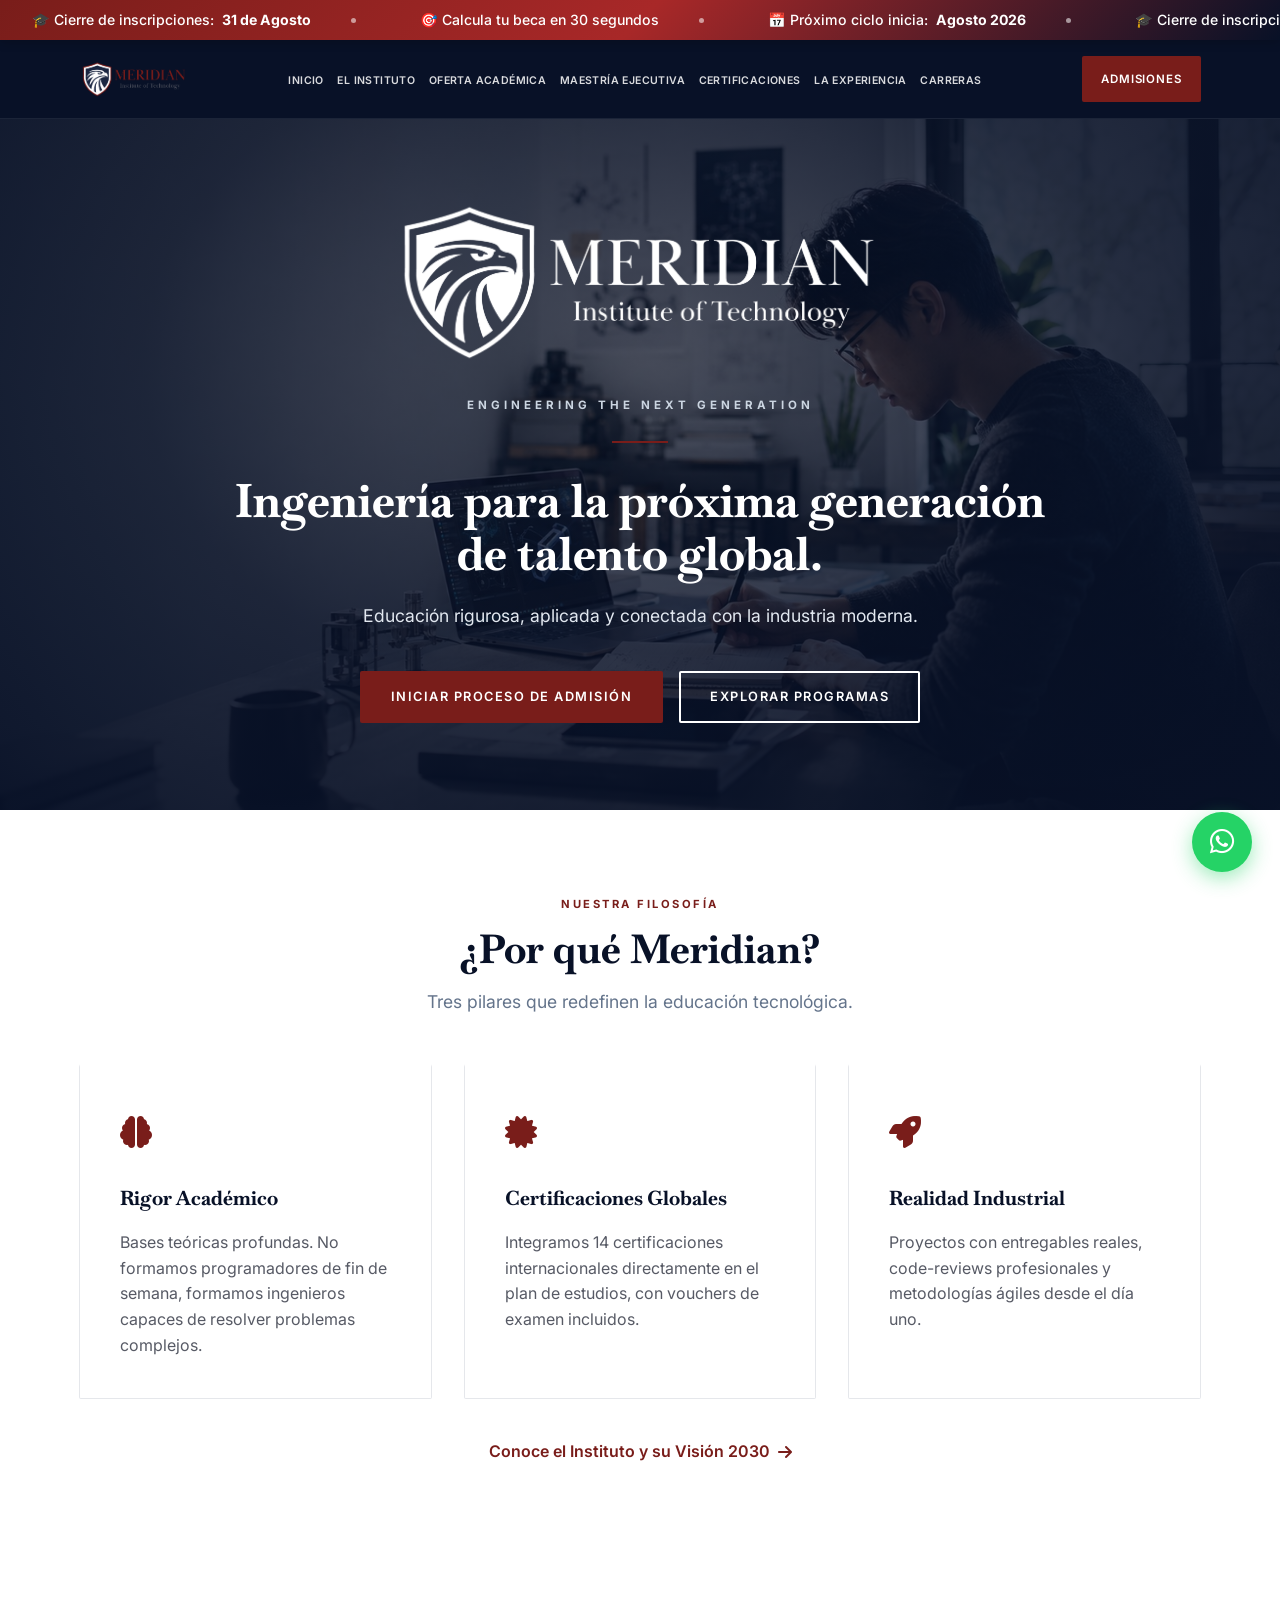
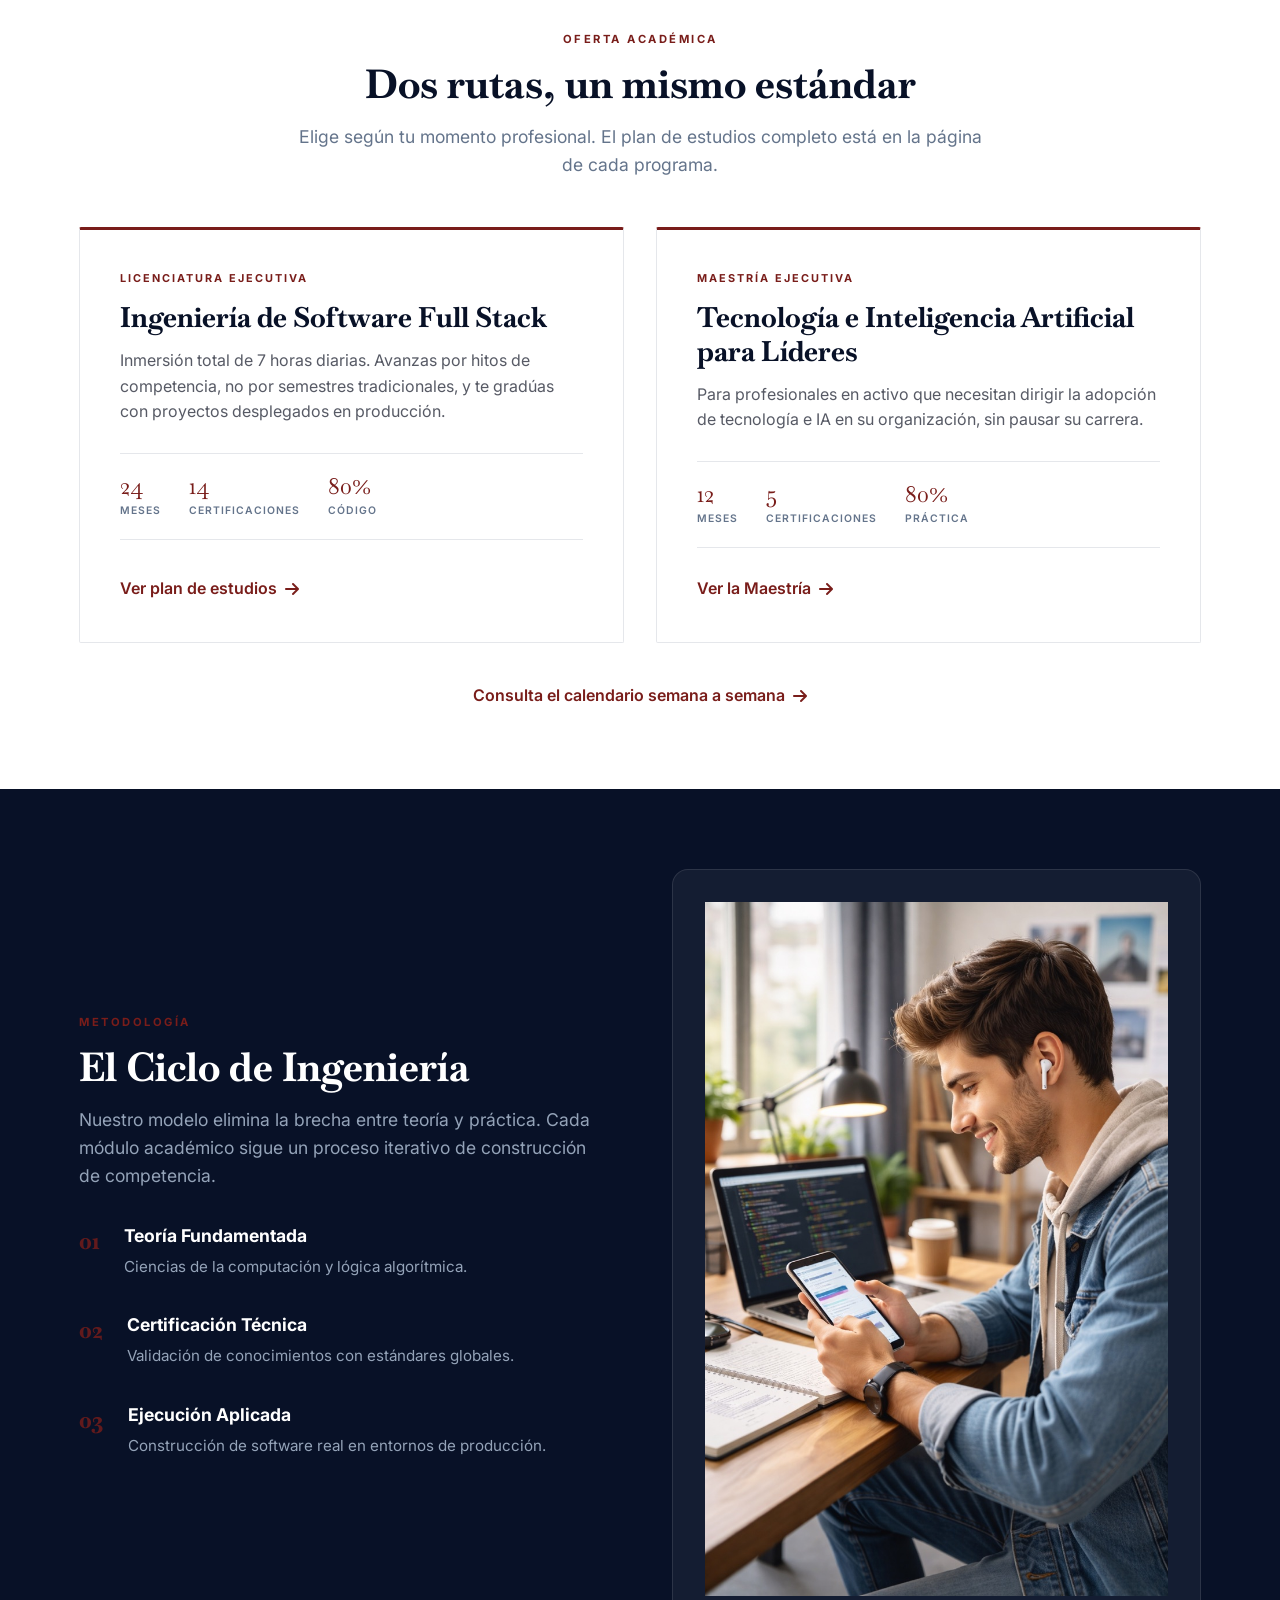
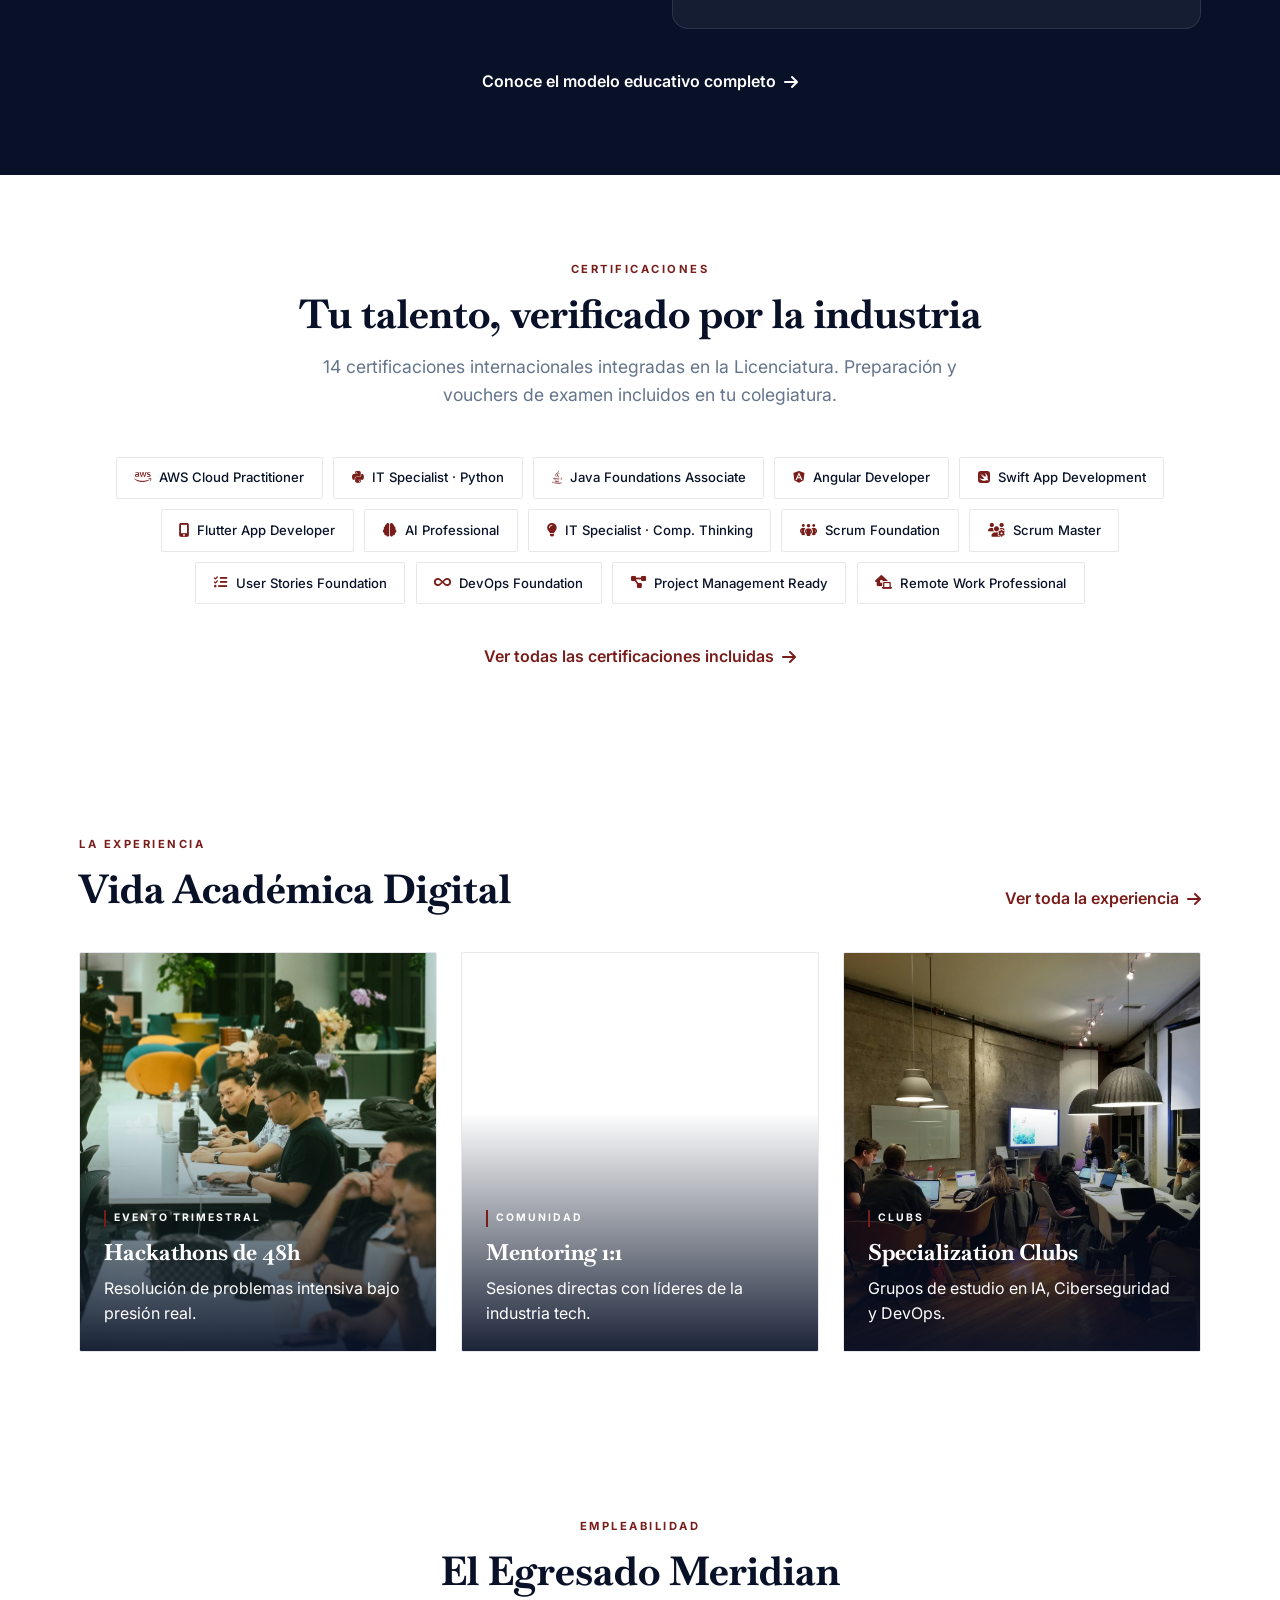
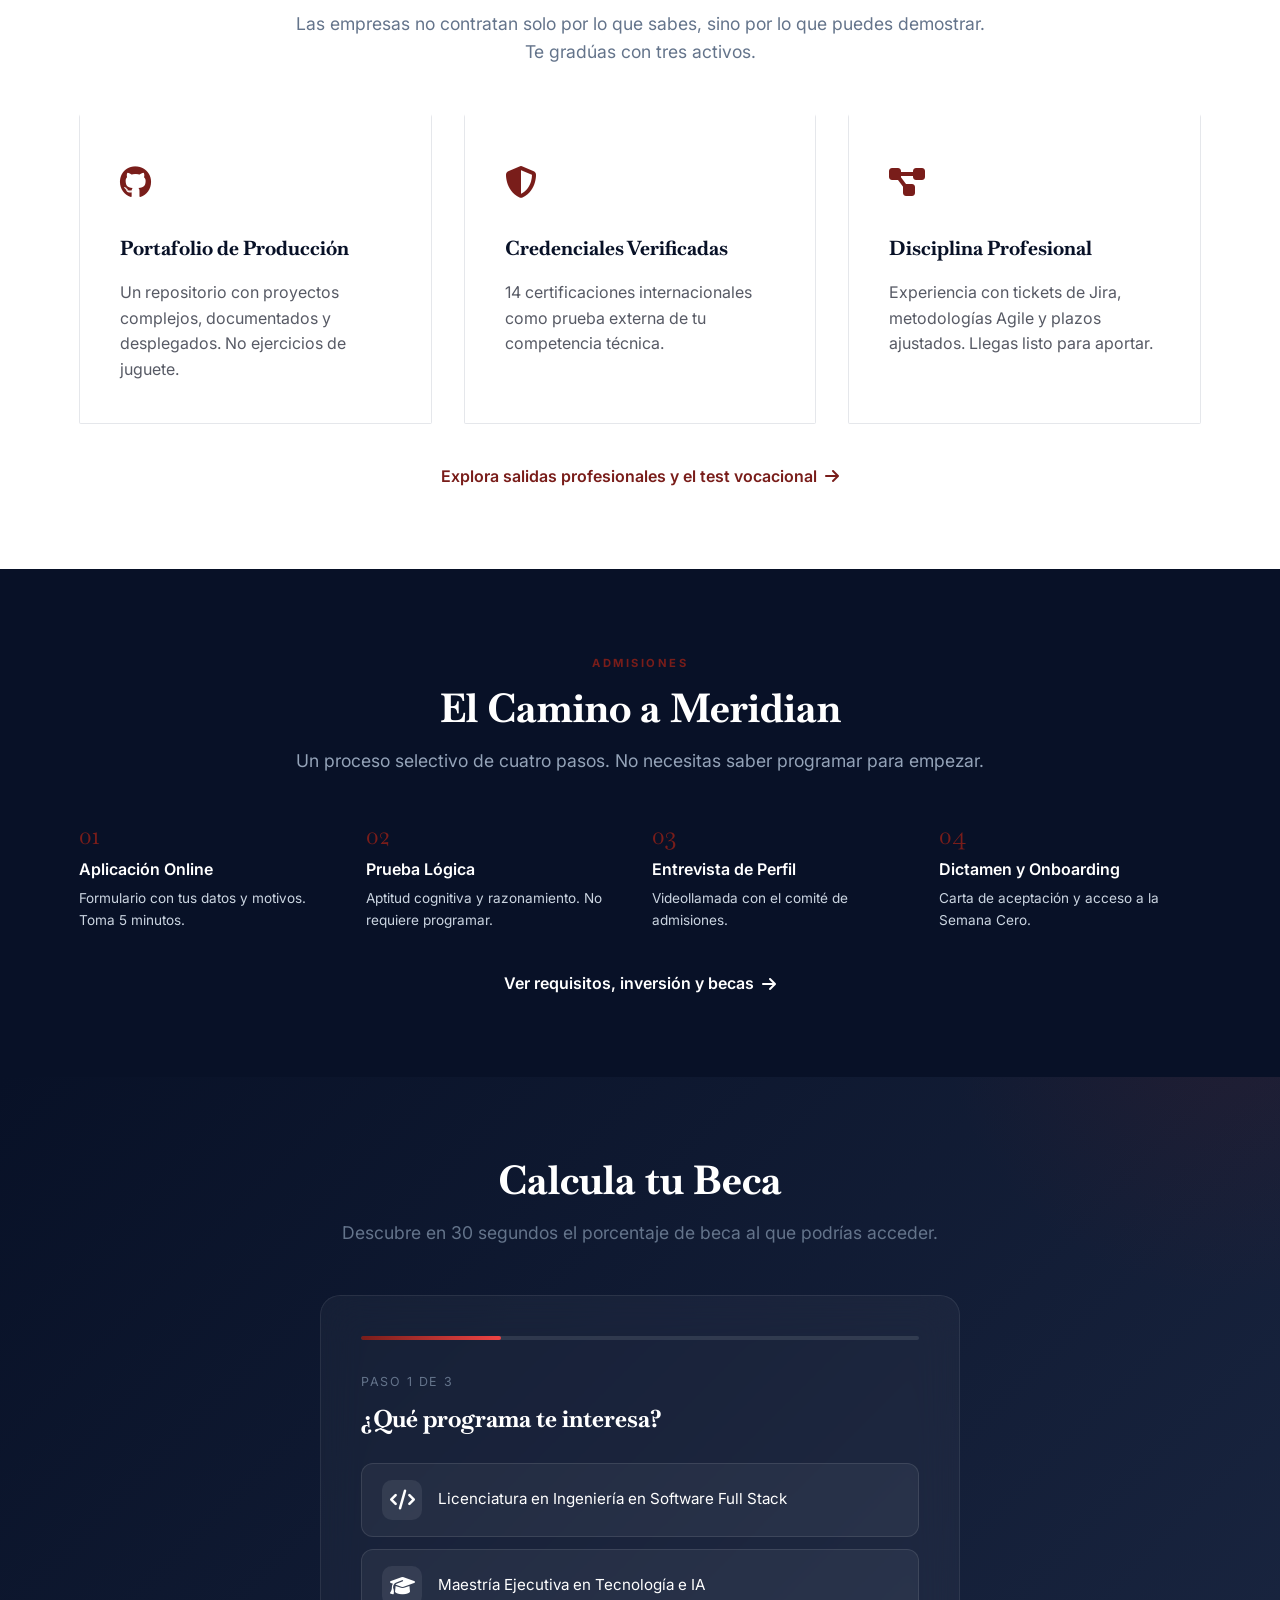
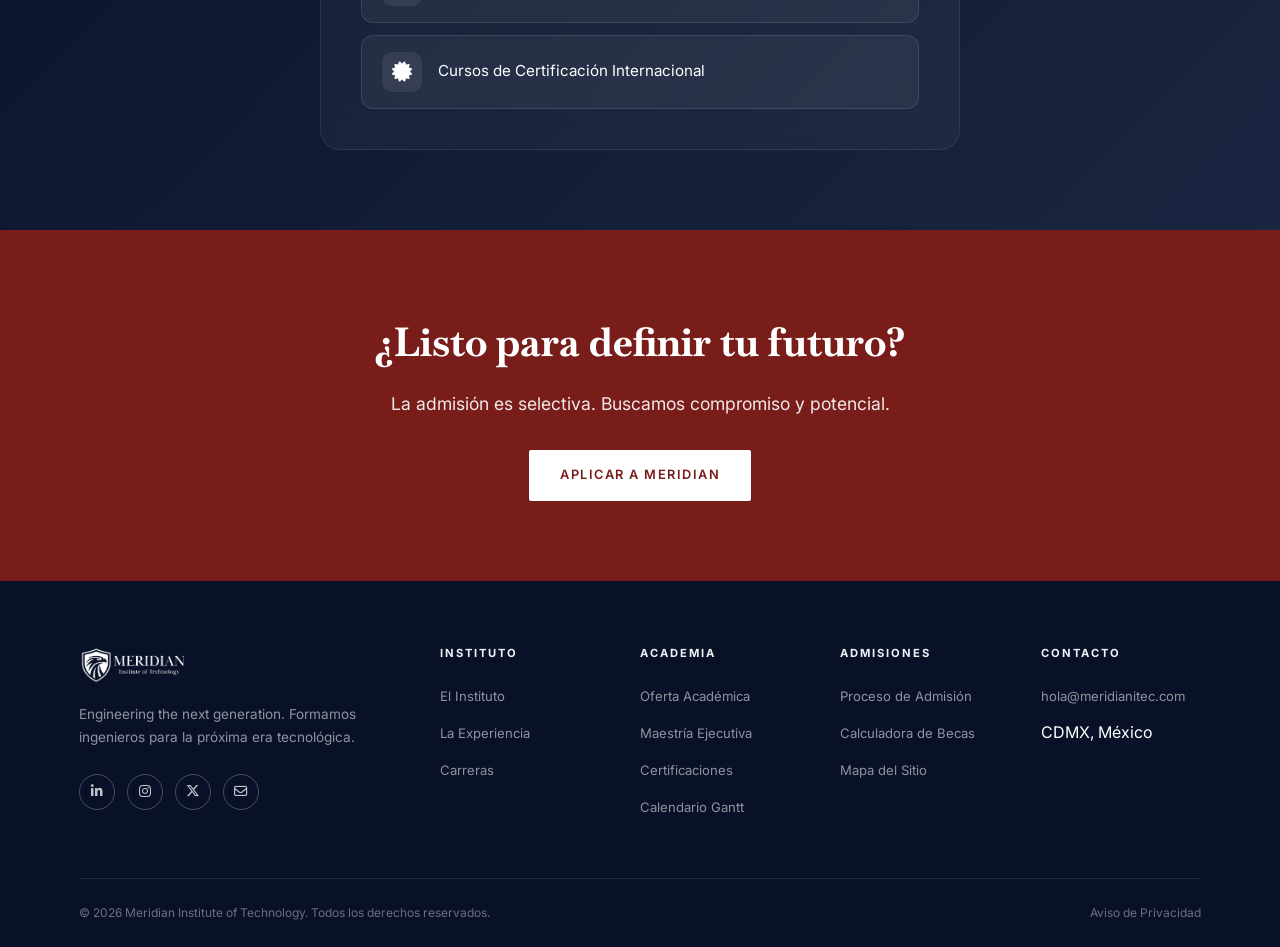
==== commit a2e1ac47: "fix: remediar 13 hallazgos de la auditoría (accesibilidad, SEO, seguridad, rendimiento) Deriva del i" ====
--- a/index.html
+++ b/index.html
@@ -7,6 +7,7 @@
     <meta name="description"
         content="Meridian Institute of Technology: Ingeniería para la próxima generación de talento global. Educación rigurosa y conectada con la industria.">
     <title>Meridian Institute of Technology | Home</title>
+    <link rel="canonical" href="https://meridianitec.com/index.html">
     <!-- Open Graph / Social Media Metatags -->
     <meta property="og:type" content="website">
     <meta property="og:url" content="https://meridianitec.com/index.html">
@@ -20,12 +21,19 @@
     <!-- Google Fonts (Tipografía Tech/Editorial) -->
     <link rel="preconnect" href="https://fonts.googleapis.com">
     <link rel="preconnect" href="https://fonts.gstatic.com" crossorigin>
-    <link
-        href="https://fonts.googleapis.com/css2?family=Baskervville:ital@0;1&family=Inter:wght@300;400;600&display=swap"
-        rel="stylesheet">
-
-    <!-- FontAwesome para Íconos -->
-    <link rel="stylesheet" href="https://cdnjs.cloudflare.com/ajax/libs/font-awesome/6.4.0/css/all.min.css">
+    <link rel="preload" as="style" href="https://fonts.googleapis.com/css2?family=Baskervville:ital@0;1&family=Inter:wght@300;400;600&display=swap"
+        onload="this.onload=null;this.rel='stylesheet'">
+    <noscript><link rel="stylesheet" href="https://fonts.googleapis.com/css2?family=Baskervville:ital@0;1&family=Inter:wght@300;400;600&display=swap"></noscript>
+
+    <!-- FontAwesome — carga NO bloqueante. Son 100 KB de iconos decorativos que
+         estaban en la ruta crítica: el render-delay era el 84 % del LCP.
+         integrity+crossorigin verifican el archivo servido por el CDN (SRI).
+         El <noscript> mantiene los iconos si el JS está desactivado. -->
+    <link rel="preload" as="style" href="https://cdnjs.cloudflare.com/ajax/libs/font-awesome/6.5.1/css/all.min.css"
+        integrity="sha384-t1nt8BQoYMLFN5p42tRAtuAAFQaCQODekUVeKKZrEnEyp4H2R0RHFz0KWpmj7i8g" crossorigin="anonymous" referrerpolicy="no-referrer"
+        onload="this.onload=null;this.rel='stylesheet'">
+    <noscript><link rel="stylesheet" href="https://cdnjs.cloudflare.com/ajax/libs/font-awesome/6.5.1/css/all.min.css"
+        integrity="sha384-t1nt8BQoYMLFN5p42tRAtuAAFQaCQODekUVeKKZrEnEyp4H2R0RHFz0KWpmj7i8g" crossorigin="anonymous" referrerpolicy="no-referrer"></noscript>
 
     <!-- Hoja de Estilos Maestra -->
     <link rel="stylesheet" href="style.css">
@@ -87,7 +95,7 @@
              resto de páginas conserva el hero alineado a la izquierda. -->
         <section class="hero-section hero-cover">
             <div class="hero-bg-overlay"></div>
-            <img fetchpriority="high" decoding="async" src="assets/hero-bg.jpg" alt="Campus Tecnológico Meridian"
+            <img fetchpriority="high" decoding="async" src="assets/hero-bg.jpg" srcset="assets/hero-bg-960.jpg 960w, assets/hero-bg.jpg 1920w" sizes="100vw" alt="Campus Tecnológico Meridian"
                 class="hero-bg-img" width="1920" height="1080">
 
             <div class="container hero-cover-content">
@@ -246,21 +254,21 @@
                             <li class="process-item">
                                 <span class="process-number">01</span>
                                 <div class="process-info">
-                                    <h4>Teoría Fundamentada</h4>
+                                    <h3>Teoría Fundamentada</h3>
                                     <p>Ciencias de la computación y lógica algorítmica.</p>
                                 </div>
                             </li>
                             <li class="process-item">
                                 <span class="process-number">02</span>
                                 <div class="process-info">
-                                    <h4>Certificación Técnica</h4>
+                                    <h3>Certificación Técnica</h3>
                                     <p>Validación de conocimientos con estándares globales.</p>
                                 </div>
                             </li>
                             <li class="process-item">
                                 <span class="process-number">03</span>
                                 <div class="process-info">
-                                    <h4>Ejecución Aplicada</h4>
+                                    <h3>Ejecución Aplicada</h3>
                                     <p>Construcción de software real en entornos de producción.</p>
                                 </div>
                             </li>
@@ -505,7 +513,7 @@
                             <div class="slider-track">
                                 <div class="slider-track-fill"></div>
                             </div>
-                            <input type="range" id="avg-slider" min="6.0" max="10.0" step="0.1" value="8.0">
+                            <input type="range" id="avg-slider" aria-label="Promedio académico general" aria-valuemin="6.0" aria-valuemax="10.0" min="6.0" max="10.0" step="0.1" value="8.0">
                         </div>
                         <div class="avg-display">
                             <div class="avg-number" id="avg-value">8.0</div>
@@ -554,6 +562,9 @@
                             <form id="scholarship-form" action="https://formsubmit.co/hola@meridianitec.com" method="POST">
                                 <input type="hidden" name="_subject" value="Lead Calculadora de Beca - Meridian">
                                 <input type="hidden" name="_captcha" value="false">
+                                <!-- Honeypot antiabuso: invisible para personas, los bots lo rellenan.
+                                     tabindex/aria-hidden lo sacan del recorrido de teclado y del lector. -->
+                                <input type="text" name="_honey" style="display:none" tabindex="-1" aria-hidden="true" autocomplete="off">
                                 <input type="hidden" name="_template" value="table">
                                 <input type="hidden" name="programa_interes" value="">
                                 <input type="hidden" name="promedio" value="">
@@ -573,6 +584,7 @@
                                     <input type="tel" id="scholar-phone" name="whatsapp" required placeholder="+52 55 1234 5678">
                                 </div>
                                 <button type="submit" class="btn btn-primary">Enviar y recibir mi tabulador</button>
+                                <p class="form-privacy-note">Al enviar aceptas nuestro <a href="privacy.html">Aviso de Privacidad</a>.</p>
                             </form>
                         </div>
                     </div>
@@ -617,7 +629,7 @@
                 </div>
 
                 <div class="link-column">
-                    <h4>Instituto</h4>
+                    <h2>Instituto</h2>
                     <ul>
                         <li><a href="institute.html">El Instituto</a></li>
                         <li><a href="experience.html">La Experiencia</a></li>
@@ -626,7 +638,7 @@
                 </div>
 
                 <div class="link-column">
-                    <h4>Academia</h4>
+                    <h2>Academia</h2>
                     <ul>
                         <li><a href="programs.html">Oferta Académica</a></li>
                         <li><a href="maestria-ejecutiva.html">Maestría Ejecutiva</a></li>
@@ -636,7 +648,7 @@
                 </div>
 
                 <div class="link-column">
-                    <h4>Admisiones</h4>
+                    <h2>Admisiones</h2>
                     <ul>
                         <li><a href="admissions.html">Proceso de Admisión</a></li>
                         <li><a href="index.html#calculadora-becas">Calculadora de Becas</a></li>
@@ -645,7 +657,7 @@
                 </div>
 
                 <div class="link-column">
-                    <h4>Contacto</h4>
+                    <h2>Contacto</h2>
                     <ul>
                         <li><a href="mailto:hola@meridianitec.com">hola@meridianitec.com</a></li>
                         <li>CDMX, México</li>
--- a/style.css
+++ b/style.css
@@ -17,7 +17,14 @@
     --text-main: #575A65;
     --text-strong: #081127;
     --text-light: #ffffff;
+    /* Texto atenuado. Cada token declara sobre qué fondo es válido, porque el
+       mismo gris que se lee bien sobre el navy falla el contraste sobre blanco.
+       Medido con WCAG 2.2 (AA exige 4.5:1 en texto normal):
+         --text-muted        #94a3b8 sobre #081127 → 7.05:1  ✓   sobre blanco → 2.56:1 ✗
+         --text-muted-light  #64748b sobre #ffffff → 4.76:1  ✓
+       Usar --text-muted SOLO sobre fondo oscuro. */
     --text-muted: #94a3b8;
+    --text-muted-light: #64748b;
 
     /* Tipografía */
     --font-display: 'Baskervville', serif;
@@ -464,7 +471,7 @@
     opacity: 0.8;
 }
 
-.process-info h4 {
+.process-info h3 {
     font-size: 1.1rem;
     margin-bottom: 0.3rem;
 }
@@ -483,15 +490,6 @@
     justify-content: center;
 }
 
-/* Partners (Logos) */
-.partners-label {
-    text-transform: uppercase;
-    font-size: 0.7rem;
-    font-weight: 700;
-    letter-spacing: 2.5px;
-    margin-bottom: 2rem;
-    color: var(--primary-color);
-}
 
 .logo-grid {
     display: flex;
@@ -676,7 +674,7 @@
     display: contents;
 }
 
-.link-column h4 {
+.link-column h2 {
     color: rgba(255, 255, 255, 0.95);
     margin-bottom: 1.25rem;
     font-family: var(--font-body);
@@ -1265,7 +1263,7 @@
     outline: none;
     border-color: var(--primary-color);
     background-color: white;
-    box-shadow: 0 0 0 3px rgba(138, 21, 56, 0.1);
+    box-shadow: 0 0 0 3px rgba(121, 29, 26, 0.1);
 }
 
 /* Ajuste móvil para formularios */
@@ -1393,7 +1391,7 @@
     left: 50%;
     transform: translateX(-50%);
     font-size: 0.6rem;
-    color: #94a3b8;
+    color: var(--text-muted-light);
 }
 
 .app-stat-row {
@@ -1580,11 +1578,6 @@
     text-align: center;
 }
 
-.cert-logo-small {
-    width: 30px;
-    margin: 0 auto 0.5rem;
-    opacity: 0.8;
-}
 
 .cert-title {
     font-family: var(--font-display);
@@ -2040,7 +2033,7 @@
 .proof-close {
     background: none;
     border: none;
-    color: #94a3b8;
+    color: var(--text-muted-light);
     font-size: 1.1rem;
     cursor: pointer;
     padding: 0;
@@ -2572,7 +2565,7 @@
 
 .badge-slide:hover .badge-img {
     border-color: var(--primary-color);
-    box-shadow: 0 0 20px rgba(138, 21, 56, 0.3);
+    box-shadow: 0 0 20px rgba(121, 29, 26, 0.3);
 }
 
 .badge-label {
@@ -3059,7 +3052,7 @@
     letter-spacing: 1px;
     font-size: 0.65rem;
     font-weight: 600;
-    color: var(--text-muted);
+    color: var(--text-muted-light);
 }
 
 /* Empuja el enlace al pie de la tarjeta para alinear ambas columnas */
@@ -3214,3 +3207,30 @@
         grid-template-columns: 1fr;
     }
 }
+
+/* Nota de privacidad bajo el botón de cada formulario.
+   Los tres formularios entregan datos personales a un procesador externo
+   (FormSubmit), así que el aviso tiene que estar a un clic desde el punto
+   de envío, no solo en el pie. */
+.form-privacy-note {
+    margin-top: 0.9rem;
+    text-align: center;
+    font-size: 0.78rem;
+    color: var(--text-muted-light);
+}
+
+.form-privacy-note a {
+    color: inherit;
+    text-decoration: underline;
+    text-underline-offset: 2px;
+}
+
+.form-privacy-note a:hover {
+    color: var(--primary-color);
+}
+
+/* Sobre fondo oscuro (calculadora de becas y test vocacional) */
+.gated-form .form-privacy-note,
+.voc-gated-form .form-privacy-note {
+    color: rgba(255, 255, 255, 0.75);
+}
